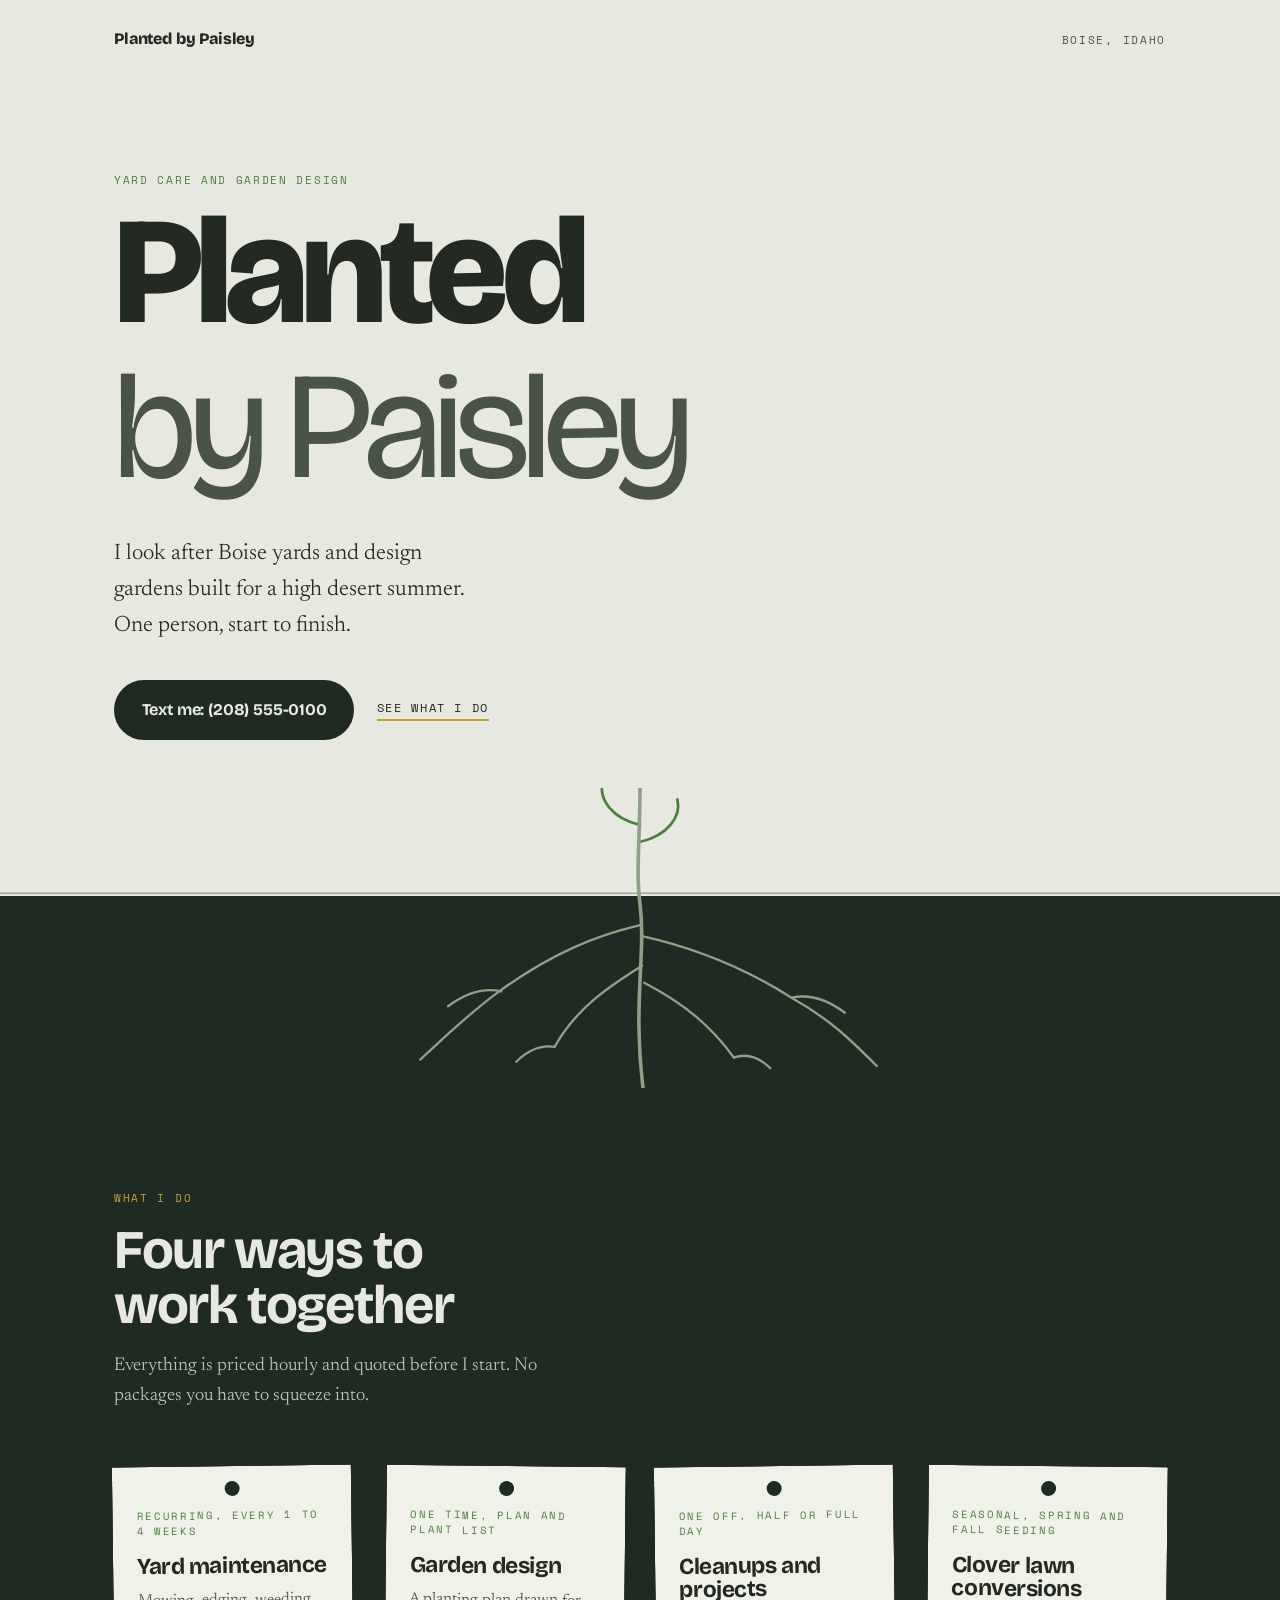
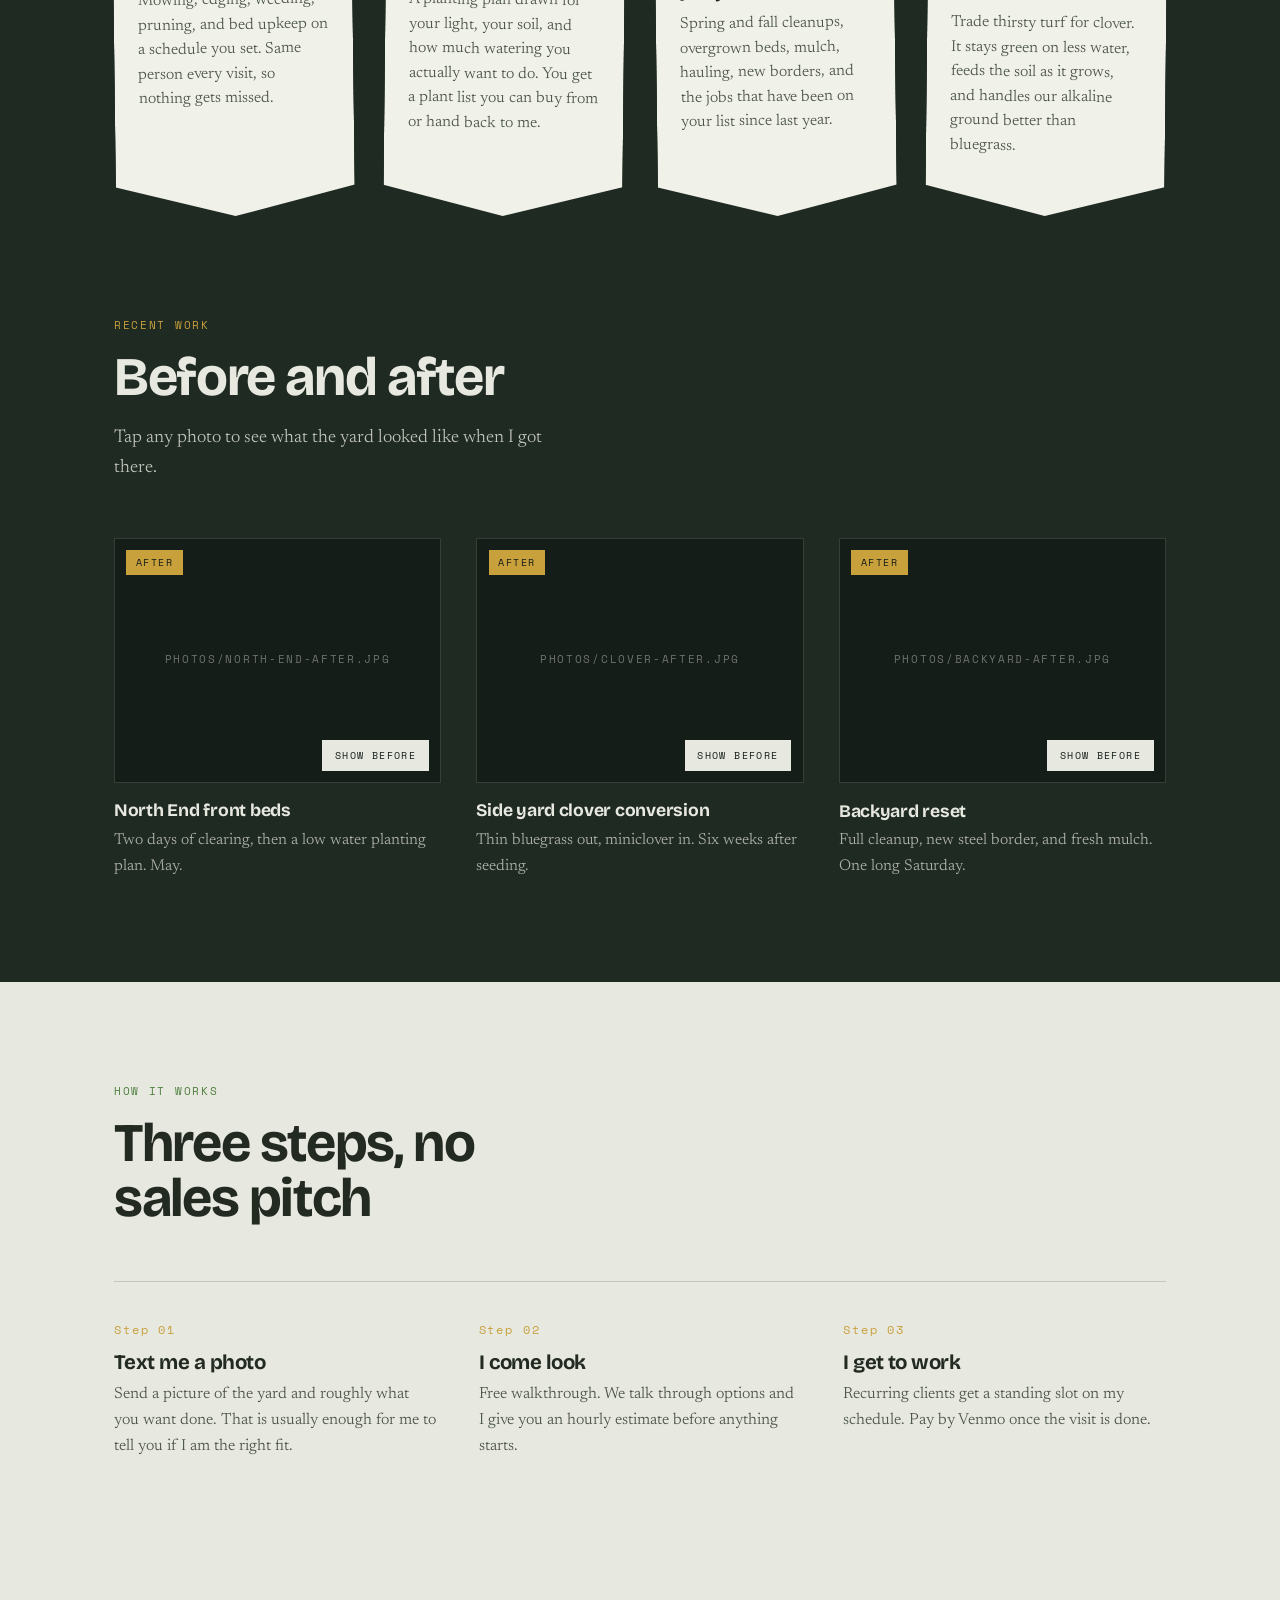
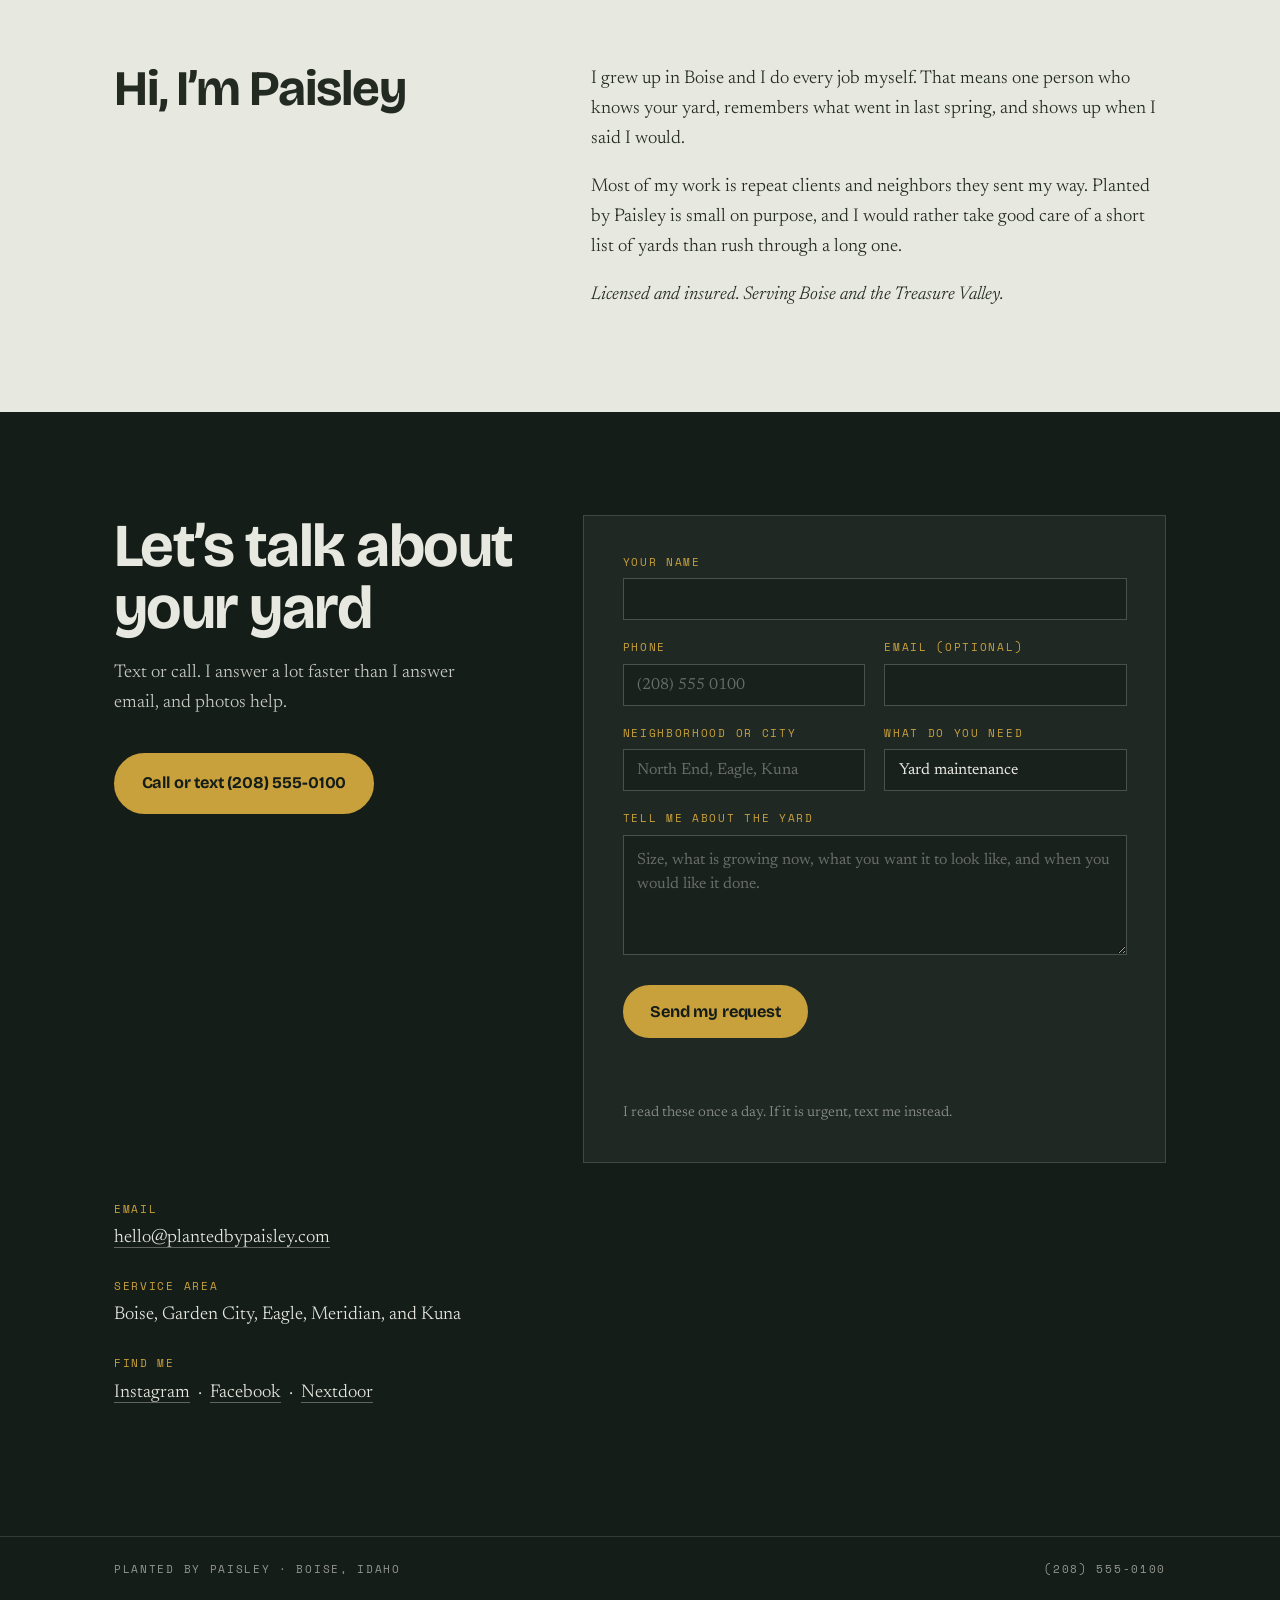
==== index.html @ b2e05909 "Add files via upload" ====
<!DOCTYPE html>
<html lang="en">
<head>
<meta charset="utf-8">
<meta name="viewport" content="width=device-width, initial-scale=1">
<title>Planted by Paisley | Yard care and garden design in Boise, Idaho</title>
<meta name="description" content="Yard maintenance, garden design, cleanups, and clover lawn conversions in Boise and the Treasure Valley. One person, start to finish.">
<link rel="preconnect" href="https://fonts.googleapis.com">
<link rel="preconnect" href="https://fonts.gstatic.com" crossorigin>
<link href="https://fonts.googleapis.com/css2?family=Bricolage+Grotesque:opsz,wght@12..96,400..800&family=Newsreader:ital,opsz,wght@0,6..72,300..500;1,6..72,300..400&family=Space+Mono:wght@400;700&display=swap" rel="stylesheet">
<style>
  /* ── tokens ─────────────────────────────────────────────── */
  :root{
    --soil:#1F2A22;
    --soil-deep:#151D18;
    --mineral:#E7E8E0;
    --tag:#F0F1E9;
    --sage:#8EA085;
    --gold:#C8A03C;
    --clover:#4F7F3F;
    --ink:#232A22;
    --ink-soft:#4A5348;

    --display:'Bricolage Grotesque', system-ui, sans-serif;
    --body:'Newsreader', Georgia, serif;
    --label:'Space Mono', ui-monospace, monospace;

    --gutter:clamp(1.25rem, 5vw, 5rem);
    --max:1180px;
  }

  *,*::before,*::after{box-sizing:border-box}
  html{-webkit-text-size-adjust:100%}
  body{
    margin:0;
    background:var(--mineral);
    color:var(--ink);
    font-family:var(--body);
    font-size:clamp(1.02rem,0.97rem + 0.28vw,1.16rem);
    line-height:1.62;
    font-weight:350;
  }
  img,svg{display:block;max-width:100%}
  a{color:inherit}

  :focus-visible{
    outline:3px solid var(--gold);
    outline-offset:3px;
  }

  .wrap{
    max-width:var(--max);
    margin-inline:auto;
    padding-inline:var(--gutter);
  }

  .label{
    font-family:var(--label);
    font-size:.66rem;
    letter-spacing:.16em;
    text-transform:uppercase;
    line-height:1.5;
  }

  h1,h2,h3{
    font-family:var(--display);
    font-weight:700;
    line-height:1.02;
    letter-spacing:-.025em;
    margin:0;
  }

  /* ── header ─────────────────────────────────────────────── */
  .top{
    display:flex;
    align-items:baseline;
    justify-content:space-between;
    gap:1rem;
    padding-block:1.6rem;
    flex-wrap:wrap;
  }
  .top .mark{
    font-family:var(--display);
    font-weight:800;
    font-size:1rem;
    letter-spacing:-.01em;
  }
  .top .where{color:var(--ink-soft)}

  /* ── hero ───────────────────────────────────────────────── */
  .hero{padding-block:clamp(2.5rem,7vw,5.5rem) 0}
  .hero .eyebrow{
    color:var(--clover);
    margin-bottom:1.6rem;
  }
  .hero h1{
    font-size:clamp(3.2rem,13.5vw,9.5rem);
    font-weight:800;
    letter-spacing:-.045em;
  }
  .hero h1 .two{
    display:block;
    font-weight:400;
    font-style:normal;
    color:var(--ink-soft);
  }
  .hero .lede{
    max-width:31ch;
    margin:1.9rem 0 0;
    font-size:clamp(1.15rem,1.02rem + 0.6vw,1.4rem);
  }
  .actions{
    display:flex;
    flex-wrap:wrap;
    gap:.9rem 1.4rem;
    align-items:center;
    margin-top:2.2rem;
  }

  .btn{
    display:inline-block;
    font-family:var(--display);
    font-weight:700;
    font-size:1.02rem;
    letter-spacing:-.01em;
    text-decoration:none;
    padding:.95rem 1.6rem;
    border-radius:999px;
    background:var(--soil);
    color:var(--mineral);
    border:2px solid var(--soil);
    transition:background .18s ease, color .18s ease, transform .18s ease;
  }
  .btn:hover{background:var(--clover);border-color:var(--clover);transform:translateY(-2px)}
  .btn.light{background:var(--gold);border-color:var(--gold);color:var(--soil-deep)}
  .btn.light:hover{background:var(--mineral);border-color:var(--mineral);color:var(--soil-deep)}

  .quiet-link{
    font-family:var(--label);
    font-size:.72rem;
    letter-spacing:.14em;
    text-transform:uppercase;
    text-decoration:none;
    border-bottom:2px solid var(--gold);
    padding-bottom:2px;
  }
  .quiet-link:hover{border-bottom-color:var(--clover)}

  /* ── the ground: signature transition ───────────────────── */
  .ground{
    position:relative;
    margin-top:clamp(1.5rem,4vw,3rem);
    height:clamp(210px,26vw,300px);
    background:linear-gradient(to bottom,var(--mineral) 0 36%,var(--soil) 36% 100%);
    overflow:hidden;
  }
  .ground svg{
    position:absolute;
    inset:0;
    width:100%;
    height:100%;
  }
  .ground .root{
    fill:none;
    stroke:var(--sage);
    stroke-linecap:round;
    stroke-width:2.2;
  }
  .ground .root.thick{stroke-width:3.4}
  .ground .leaf{fill:none;stroke:var(--clover);stroke-width:2.6;stroke-linecap:round}
  .ground .horizon{stroke:var(--soil);stroke-width:1.5;opacity:.35}

  /* ── soil sections ──────────────────────────────────────── */
  .soil{background:var(--soil);color:var(--mineral)}
  .soil h2{color:var(--mineral)}
  .soil .eyebrow{color:var(--gold)}

  .section{padding-block:clamp(3.5rem,8vw,6.5rem)}
  .section-head{max-width:44ch;margin-bottom:clamp(2.2rem,5vw,3.4rem)}
  .section-head .eyebrow{margin-bottom:1rem;display:block}
  .section-head h2{font-size:clamp(2rem,1.4rem + 2.6vw,3.4rem)}
  .section-head p{margin:1.1rem 0 0;opacity:.82}

  /* ── plant tags ─────────────────────────────────────────── */
  .tags{
    display:grid;
    gap:clamp(1.4rem,3vw,2rem);
    grid-template-columns:repeat(auto-fit,minmax(230px,1fr));
  }
  .tag{
    position:relative;
    background:var(--tag);
    color:var(--ink);
    padding:2.6rem 1.5rem 3.6rem;
    clip-path:polygon(0 0,100% 0,100% calc(100% - 30px),50% 100%,0 calc(100% - 30px));
    transition:transform .22s ease;
  }
  .tag:nth-child(odd){transform:rotate(-.7deg)}
  .tag:nth-child(even){transform:rotate(.6deg)}
  .tag:hover{transform:rotate(0deg) translateY(-6px)}
  .tag::before{
    content:"";
    position:absolute;
    top:.95rem;
    left:50%;
    transform:translateX(-50%);
    width:15px;height:15px;
    border-radius:50%;
    background:var(--soil);
  }
  .tag .cat{
    display:block;
    color:var(--clover);
    margin-bottom:.9rem;
  }
  .tag h3{
    font-size:1.42rem;
    letter-spacing:-.02em;
    margin-bottom:.7rem;
  }
  .tag p{margin:0;font-size:.99rem;line-height:1.55;color:var(--ink-soft)}

  /* ── steps: a real sequence, so it gets numbers ─────────── */
  .steps{
    display:grid;
    gap:clamp(1.6rem,4vw,2.6rem);
    grid-template-columns:repeat(auto-fit,minmax(240px,1fr));
    border-top:1px solid rgba(35,42,34,.18);
    padding-top:2.4rem;
  }
  .step .num{
    font-family:var(--label);
    font-size:.72rem;
    letter-spacing:.16em;
    color:var(--gold);
    display:block;
    margin-bottom:.85rem;
  }
  .step h3{font-size:1.28rem;margin-bottom:.5rem}
  .step p{margin:0;color:var(--ink-soft);font-size:1rem}

  /* ── about ──────────────────────────────────────────────── */
  .about{
    display:grid;
    gap:clamp(1.6rem,4vw,3.5rem);
    grid-template-columns:minmax(0,1fr);
    align-items:start;
  }
  @media(min-width:820px){
    .about{grid-template-columns:0.85fr 1.15fr}
  }
  .about h2{font-size:clamp(2rem,1.4rem + 2.4vw,3.1rem)}
  .about .body p{margin:0 0 1.1rem}
  .about .body p:last-child{margin-bottom:0}
  .about .body em{font-family:var(--body);font-style:italic}

  /* ── contact ────────────────────────────────────────────── */
  .contact{background:var(--soil-deep);color:var(--mineral)}
  .contact h2{
    color:var(--mineral);
    font-size:clamp(2.1rem,1.4rem + 3vw,3.8rem);
    max-width:16ch;
  }
  .contact .lede{margin:1.2rem 0 2.2rem;max-width:36ch;opacity:.85}
  .contact-grid{
    display:grid;
    gap:2.4rem;
    grid-template-columns:minmax(0,1fr);
  }
  @media(min-width:820px){
    .contact-grid{grid-template-columns:.85fr 1.15fr;align-items:start}
  }
  .detail{margin-bottom:1.6rem}
  .detail .k{
    display:block;
    color:var(--gold);
    margin-bottom:.35rem;
  }
  .detail a{text-decoration:none;border-bottom:1px solid rgba(231,232,224,.35)}
  .detail a:hover{border-bottom-color:var(--gold)}

  footer{
    background:var(--soil-deep);
    color:rgba(231,232,224,.6);
    border-top:1px solid rgba(231,232,224,.14);
  }
  footer .wrap{
    display:flex;
    flex-wrap:wrap;
    gap:.6rem 1.6rem;
    justify-content:space-between;
    padding-block:1.6rem;
  }
  footer a{text-decoration:none}
  footer a:hover{color:var(--gold)}

  /* ── gallery: before and after ──────────────────────────── */
  .shots{
    display:grid;
    gap:clamp(1.4rem,3vw,2.2rem);
    grid-template-columns:repeat(auto-fit,minmax(270px,1fr));
  }
  .shot{margin:0}
  .shot .frame{
    position:relative;
    aspect-ratio:4/3;
    overflow:hidden;
    background:var(--soil-deep);
    border:1px solid rgba(231,232,224,.16);
  }
  .shot .hint{
    position:absolute;
    inset:0;
    display:flex;
    align-items:center;
    justify-content:center;
    text-align:center;
    padding:1rem;
    color:rgba(231,232,224,.42);
  }
  .shot .frame img{
    position:absolute;
    inset:0;
    width:100%;
    height:100%;
    object-fit:cover;
    transition:opacity .4s ease;
  }
  .shot .frame img.missing{display:none}
  .shot .pic-before{opacity:0}
  .shot.is-before .pic-before{opacity:1}
  .shot.is-before .pic-after{opacity:0}

  .shot .stamp{
    position:absolute;
    top:.7rem;
    left:.7rem;
    z-index:2;
    background:var(--gold);
    color:var(--soil-deep);
    padding:.3rem .6rem;
    font-family:var(--label);
    font-size:.6rem;
    letter-spacing:.16em;
    text-transform:uppercase;
  }
  .shot.is-before .stamp{background:var(--mineral)}
  .shot .flip{
    position:absolute;
    bottom:.7rem;
    right:.7rem;
    z-index:2;
    cursor:pointer;
    font-family:var(--label);
    font-size:.62rem;
    letter-spacing:.14em;
    text-transform:uppercase;
    color:var(--soil-deep);
    background:var(--mineral);
    border:none;
    padding:.5rem .8rem;
    transition:background .18s ease,color .18s ease;
  }
  .shot .flip:hover{background:var(--clover);color:var(--mineral)}
  .shot figcaption{
    margin-top:.9rem;
    font-size:.98rem;
    color:rgba(231,232,224,.72);
  }
  .shot figcaption strong{
    display:block;
    font-family:var(--display);
    font-weight:700;
    font-size:1.1rem;
    color:var(--mineral);
    letter-spacing:-.015em;
    margin-bottom:.15rem;
  }

  /* ── quote form ─────────────────────────────────────────── */
  .form{
    background:rgba(231,232,224,.05);
    border:1px solid rgba(231,232,224,.16);
    padding:clamp(1.5rem,4vw,2.4rem);
  }
  .field{margin-bottom:1.2rem}
  .field label{
    display:block;
    font-family:var(--label);
    font-size:.66rem;
    letter-spacing:.16em;
    text-transform:uppercase;
    color:var(--gold);
    margin-bottom:.45rem;
  }
  .field input,
  .field select,
  .field textarea{
    width:100%;
    font-family:var(--body);
    font-size:1rem;
    color:var(--mineral);
    background:rgba(21,29,24,.6);
    border:1px solid rgba(231,232,224,.24);
    border-radius:0;
    padding:.75rem .85rem;
    transition:border-color .18s ease;
  }
  .field textarea{min-height:120px;resize:vertical;line-height:1.5}
  .field select{appearance:none;cursor:pointer}
  .field select option{background:var(--soil-deep);color:var(--mineral)}
  .field input:focus,
  .field select:focus,
  .field textarea:focus{border-color:var(--gold)}
  .field input::placeholder,
  .field textarea::placeholder{color:rgba(231,232,224,.38)}
  .row{display:grid;gap:1.2rem;grid-template-columns:minmax(0,1fr)}
  @media(min-width:560px){.row{grid-template-columns:1fr 1fr}}
  .row .field{margin-bottom:1.2rem}
  .pot{position:absolute;left:-9999px}
  .form button[type=submit]{cursor:pointer;font-family:var(--display)}
  .form button[type=submit][disabled]{opacity:.6;cursor:progress}
  .status{
    margin:1rem 0 0;
    font-size:.98rem;
    min-height:1.5rem;
  }
  .status.ok{color:var(--gold)}
  .status.bad{color:#E8A0A0}
  .form .fine{
    margin:1.4rem 0 0;
    font-size:.9rem;
    color:rgba(231,232,224,.55);
  }

  @media(prefers-reduced-motion:reduce){
    *{animation:none !important;transition:none !important}
  }
</style>
</head>
<body>

<header class="wrap top">
  <span class="mark">Planted by Paisley</span>
  <span class="label where">Boise, Idaho</span>
</header>

<!-- ── hero ─────────────────────────────────────────────── -->
<section class="hero wrap">
  <span class="label eyebrow">Yard care and garden design</span>
  <h1>Planted<span class="two">by Paisley</span></h1>
  <p class="lede">I look after Boise yards and design gardens built for a high desert summer. One person, start to finish.</p>
  <div class="actions">
    <!-- SWAP IN YOUR REAL NUMBER: change both the tel: link and the text -->
    <a class="btn" href="tel:+12085550100">Text me: (208) 555-0100</a>
    <a class="quiet-link" href="#work">See what I do</a>
  </div>
</section>

<!-- ── signature: the ground line ───────────────────────── -->
<div class="ground" aria-hidden="true">
  <svg viewBox="0 0 1200 300" preserveAspectRatio="xMidYMid slice">
    <line class="horizon" x1="0" y1="108" x2="1200" y2="108"></line>
    <path class="leaf" d="M600 44 C574 38 561 20 565 4"></path>
    <path class="leaf" d="M600 60 C626 54 639 36 635 20"></path>
    <path class="root thick" d="M600 8 C600 60 596 88 600 118 C606 168 592 212 604 300"></path>
    <path class="root" d="M600 138 C558 148 518 164 468 200 C438 222 418 242 394 264"></path>
    <path class="root" d="M602 176 C570 196 540 216 520 252"></path>
    <path class="root" d="M601 148 C646 158 692 174 742 206 C778 226 798 246 822 270"></path>
    <path class="root" d="M604 192 C642 212 666 232 688 262"></path>
    <path class="root" d="M470 200 C452 196 436 202 420 214"></path>
    <path class="root" d="M742 206 C760 202 776 208 792 220"></path>
    <path class="root" d="M520 252 C506 250 494 256 484 266"></path>
    <path class="root" d="M688 262 C700 258 712 262 722 272"></path>
  </svg>
</div>

<!-- ── services as nursery tags ─────────────────────────── -->
<section class="soil" id="work">
  <div class="wrap section">
    <div class="section-head">
      <span class="label eyebrow">What I do</span>
      <h2>Four ways to work together</h2>
      <p>Everything is priced hourly and quoted before I start. No packages you have to squeeze into.</p>
    </div>

    <div class="tags">
      <article class="tag">
        <span class="label cat">Recurring, every 1 to 4 weeks</span>
        <h3>Yard maintenance</h3>
        <p>Mowing, edging, weeding, pruning, and bed upkeep on a schedule you set. Same person every visit, so nothing gets missed.</p>
      </article>

      <article class="tag">
        <span class="label cat">One time, plan and plant list</span>
        <h3>Garden design</h3>
        <p>A planting plan drawn for your light, your soil, and how much watering you actually want to do. You get a plant list you can buy from or hand back to me.</p>
      </article>

      <article class="tag">
        <span class="label cat">One off, half or full day</span>
        <h3>Cleanups and projects</h3>
        <p>Spring and fall cleanups, overgrown beds, mulch, hauling, new borders, and the jobs that have been on your list since last year.</p>
      </article>

      <article class="tag">
        <span class="label cat">Seasonal, spring and fall seeding</span>
        <h3>Clover lawn conversions</h3>
        <p>Trade thirsty turf for clover. It stays green on less water, feeds the soil as it grows, and handles our alkaline ground better than bluegrass.</p>
      </article>
    </div>
  </div>

  <!-- ── gallery ────────────────────────────────────────── -->
  <div class="wrap section" id="work-photos" style="padding-top:0">
    <div class="section-head">
      <span class="label eyebrow">Recent work</span>
      <h2>Before and after</h2>
      <p>Tap any photo to see what the yard looked like when I got there.</p>
    </div>

    <div class="shots">
      <figure class="shot">
        <div class="frame">
          <span class="hint label">photos/north-end-after.jpg</span>
          <img class="pic-after" src="photos/north-end-after.jpg" alt="Finished front bed with layered perennials">
          <img class="pic-before" src="photos/north-end-before.jpg" alt="The same front bed overgrown before work started">
          <span class="stamp">After</span>
          <button class="flip" type="button">Show before</button>
        </div>
        <figcaption>
          <strong>North End front beds</strong>
          Two days of clearing, then a low water planting plan. May.
        </figcaption>
      </figure>

      <figure class="shot">
        <div class="frame">
          <span class="hint label">photos/clover-after.jpg</span>
          <img class="pic-after" src="photos/clover-after.jpg" alt="Established clover lawn in a side yard">
          <img class="pic-before" src="photos/clover-before.jpg" alt="Patchy dry turf in the same side yard">
          <span class="stamp">After</span>
          <button class="flip" type="button">Show before</button>
        </div>
        <figcaption>
          <strong>Side yard clover conversion</strong>
          Thin bluegrass out, miniclover in. Six weeks after seeding.
        </figcaption>
      </figure>

      <figure class="shot">
        <div class="frame">
          <span class="hint label">photos/backyard-after.jpg</span>
          <img class="pic-after" src="photos/backyard-after.jpg" alt="Cleaned up backyard with fresh mulch and a new border">
          <img class="pic-before" src="photos/backyard-before.jpg" alt="Overgrown backyard before the cleanup">
          <span class="stamp">After</span>
          <button class="flip" type="button">Show before</button>
        </div>
        <figcaption>
          <strong>Backyard reset</strong>
          Full cleanup, new steel border, and fresh mulch. One long Saturday.
        </figcaption>
      </figure>
    </div>
  </div>
</section>

<!-- ── how it works ─────────────────────────────────────── -->
<section class="wrap section">
  <div class="section-head">
    <span class="label eyebrow" style="color:var(--clover)">How it works</span>
    <h2>Three steps, no sales pitch</h2>
  </div>
  <div class="steps">
    <div class="step">
      <span class="num">Step 01</span>
      <h3>Text me a photo</h3>
      <p>Send a picture of the yard and roughly what you want done. That is usually enough for me to tell you if I am the right fit.</p>
    </div>
    <div class="step">
      <span class="num">Step 02</span>
      <h3>I come look</h3>
      <p>Free walkthrough. We talk through options and I give you an hourly estimate before anything starts.</p>
    </div>
    <div class="step">
      <span class="num">Step 03</span>
      <h3>I get to work</h3>
      <p>Recurring clients get a standing slot on my schedule. Pay by Venmo once the visit is done.</p>
    </div>
  </div>
</section>

<!-- ── about ────────────────────────────────────────────── -->
<section class="wrap section about">
  <h2>Hi, I&rsquo;m Paisley</h2>
  <div class="body">
    <p>I grew up in Boise and I do every job myself. That means one person who knows your yard, remembers what went in last spring, and shows up when I said I would.</p>
    <p>Most of my work is repeat clients and neighbors they sent my way. Planted by Paisley is small on purpose, and I would rather take good care of a short list of yards than rush through a long one.</p>
    <p><em>Licensed and insured. Serving Boise and the Treasure Valley.</em></p>
  </div>
</section>

<!-- ── contact ──────────────────────────────────────────── -->
<section class="contact" id="contact">
  <div class="wrap section contact-grid">
    <div>
      <h2>Let&rsquo;s talk about your yard</h2>
      <p class="lede">Text or call. I answer a lot faster than I answer email, and photos help.</p>
      <a class="btn light" href="tel:+12085550100">Call or text (208) 555-0100</a>
    </div>
    <form class="form" id="quote" novalidate>
      <div class="field">
        <label for="q-name">Your name</label>
        <input id="q-name" name="name" type="text" autocomplete="name" required>
      </div>
      <div class="row">
        <div class="field">
          <label for="q-phone">Phone</label>
          <input id="q-phone" name="phone" type="tel" autocomplete="tel" placeholder="(208) 555 0100" required>
        </div>
        <div class="field">
          <label for="q-email">Email (optional)</label>
          <input id="q-email" name="email" type="email" autocomplete="email">
        </div>
      </div>
      <div class="row">
        <div class="field">
          <label for="q-area">Neighborhood or city</label>
          <input id="q-area" name="area" type="text" placeholder="North End, Eagle, Kuna">
        </div>
        <div class="field">
          <label for="q-service">What do you need</label>
          <select id="q-service" name="service">
            <option>Yard maintenance</option>
            <option>Garden design</option>
            <option>Cleanup or project</option>
            <option>Clover lawn conversion</option>
            <option>Not sure yet</option>
          </select>
        </div>
      </div>
      <div class="field">
        <label for="q-details">Tell me about the yard</label>
        <textarea id="q-details" name="details" placeholder="Size, what is growing now, what you want it to look like, and when you would like it done."></textarea>
      </div>
      <input class="pot" type="text" name="_gotcha" tabindex="-1" autocomplete="off" aria-hidden="true">
      <button class="btn light" type="submit">Send my request</button>
      <p class="status" role="status" aria-live="polite"></p>
      <p class="fine">I read these once a day. If it is urgent, text me instead.</p>
    </form>

    <div style="grid-column:1/-1">
      <div class="detail">
        <span class="label k">Email</span>
        <a href="mailto:hello@plantedbypaisley.com">hello@plantedbypaisley.com</a>
      </div>
      <div class="detail">
        <span class="label k">Service area</span>
        Boise, Garden City, Eagle, Meridian, and Kuna
      </div>
      <div class="detail">
        <span class="label k">Find me</span>
        <a href="#">Instagram</a> &nbsp;&middot;&nbsp;
        <a href="#">Facebook</a> &nbsp;&middot;&nbsp;
        <a href="#">Nextdoor</a>
      </div>
    </div>
  </div>
</section>

<footer>
  <div class="wrap">
    <span class="label">Planted by Paisley &middot; Boise, Idaho</span>
    <span class="label"><a href="tel:+12085550100">(208) 555-0100</a></span>
  </div>
</footer>

<script>
  // Draw the root system on load. Skipped entirely for reduced motion.
  (function () {
    var reduce = window.matchMedia('(prefers-reduced-motion: reduce)').matches;
    if (reduce) return;
    var paths = document.querySelectorAll('.ground .root, .ground .leaf');
    paths.forEach(function (p, i) {
      var len = p.getTotalLength();
      p.style.strokeDasharray = len;
      p.style.strokeDashoffset = len;
      p.style.transition = 'stroke-dashoffset 1.1s cubic-bezier(.32,.72,.36,1) ' + (0.18 + i * 0.11) + 's';
    });
    requestAnimationFrame(function () {
      requestAnimationFrame(function () {
        paths.forEach(function (p) { p.style.strokeDashoffset = '0'; });
      });
    });
  })();

  // Gallery: hide any photo that has not been added yet, and flip before/after.
  (function () {
    document.querySelectorAll('.shot .frame img').forEach(function (img) {
      img.addEventListener('error', function () { img.classList.add('missing'); });
      if (img.complete && img.naturalWidth === 0) img.classList.add('missing');
    });

    document.querySelectorAll('.shot .flip').forEach(function (btn) {
      btn.addEventListener('click', function () {
        var shot = btn.closest('.shot');
        var before = shot.classList.toggle('is-before');
        btn.textContent = before ? 'Show after' : 'Show before';
        shot.querySelector('.stamp').textContent = before ? 'Before' : 'After';
      });
    });
  })();

  // Quote form.
  // TO GO LIVE: make a free form at formspree.io pointed at hello@plantedbypaisley.com
  // and paste the endpoint below. Until then, the form opens a prefilled email instead.
  (function () {
    var ENDPOINT = 'https://formspree.io/f/YOUR_FORM_ID';
    var INBOX = 'hello@plantedbypaisley.com';

    var form = document.getElementById('quote');
    if (!form) return;
    var status = form.querySelector('.status');
    var submit = form.querySelector('button[type=submit]');

    function say(msg, kind) {
      status.textContent = msg;
      status.className = 'status ' + (kind || '');
    }

    form.addEventListener('submit', function (e) {
      e.preventDefault();
      if (form.querySelector('[name=_gotcha]').value) return;

      var data = {};
      new FormData(form).forEach(function (v, k) { data[k] = v; });

      if (!data.name.trim() || !data.phone.trim()) {
        say('I need a name and a phone number so I can get back to you.', 'bad');
        return;
      }

      if (ENDPOINT.indexOf('YOUR_FORM_ID') !== -1) {
        var body = 'Name: ' + data.name + '\nPhone: ' + data.phone +
          '\nEmail: ' + (data.email || 'not given') +
          '\nArea: ' + (data.area || 'not given') +
          '\nService: ' + data.service +
          '\n\n' + (data.details || '');
        window.location.href = 'mailto:' + INBOX +
          '?subject=' + encodeURIComponent('Quote request from ' + data.name) +
          '&body=' + encodeURIComponent(body);
        say('Opening your email app to send this.', 'ok');
        return;
      }

      submit.disabled = true;
      say('Sending.');

      fetch(ENDPOINT, {
        method: 'POST',
        headers: { 'Accept': 'application/json', 'Content-Type': 'application/json' },
        body: JSON.stringify(data)
      }).then(function (res) {
        if (!res.ok) throw new Error('bad response');
        form.reset();
        say('Got it. I will text you back within a day.', 'ok');
      }).catch(function () {
        say('That did not go through. Text me at (208) 555-0100 instead.', 'bad');
      }).then(function () {
        submit.disabled = false;
      });
    });
  })();
</script>

</body>
</html>
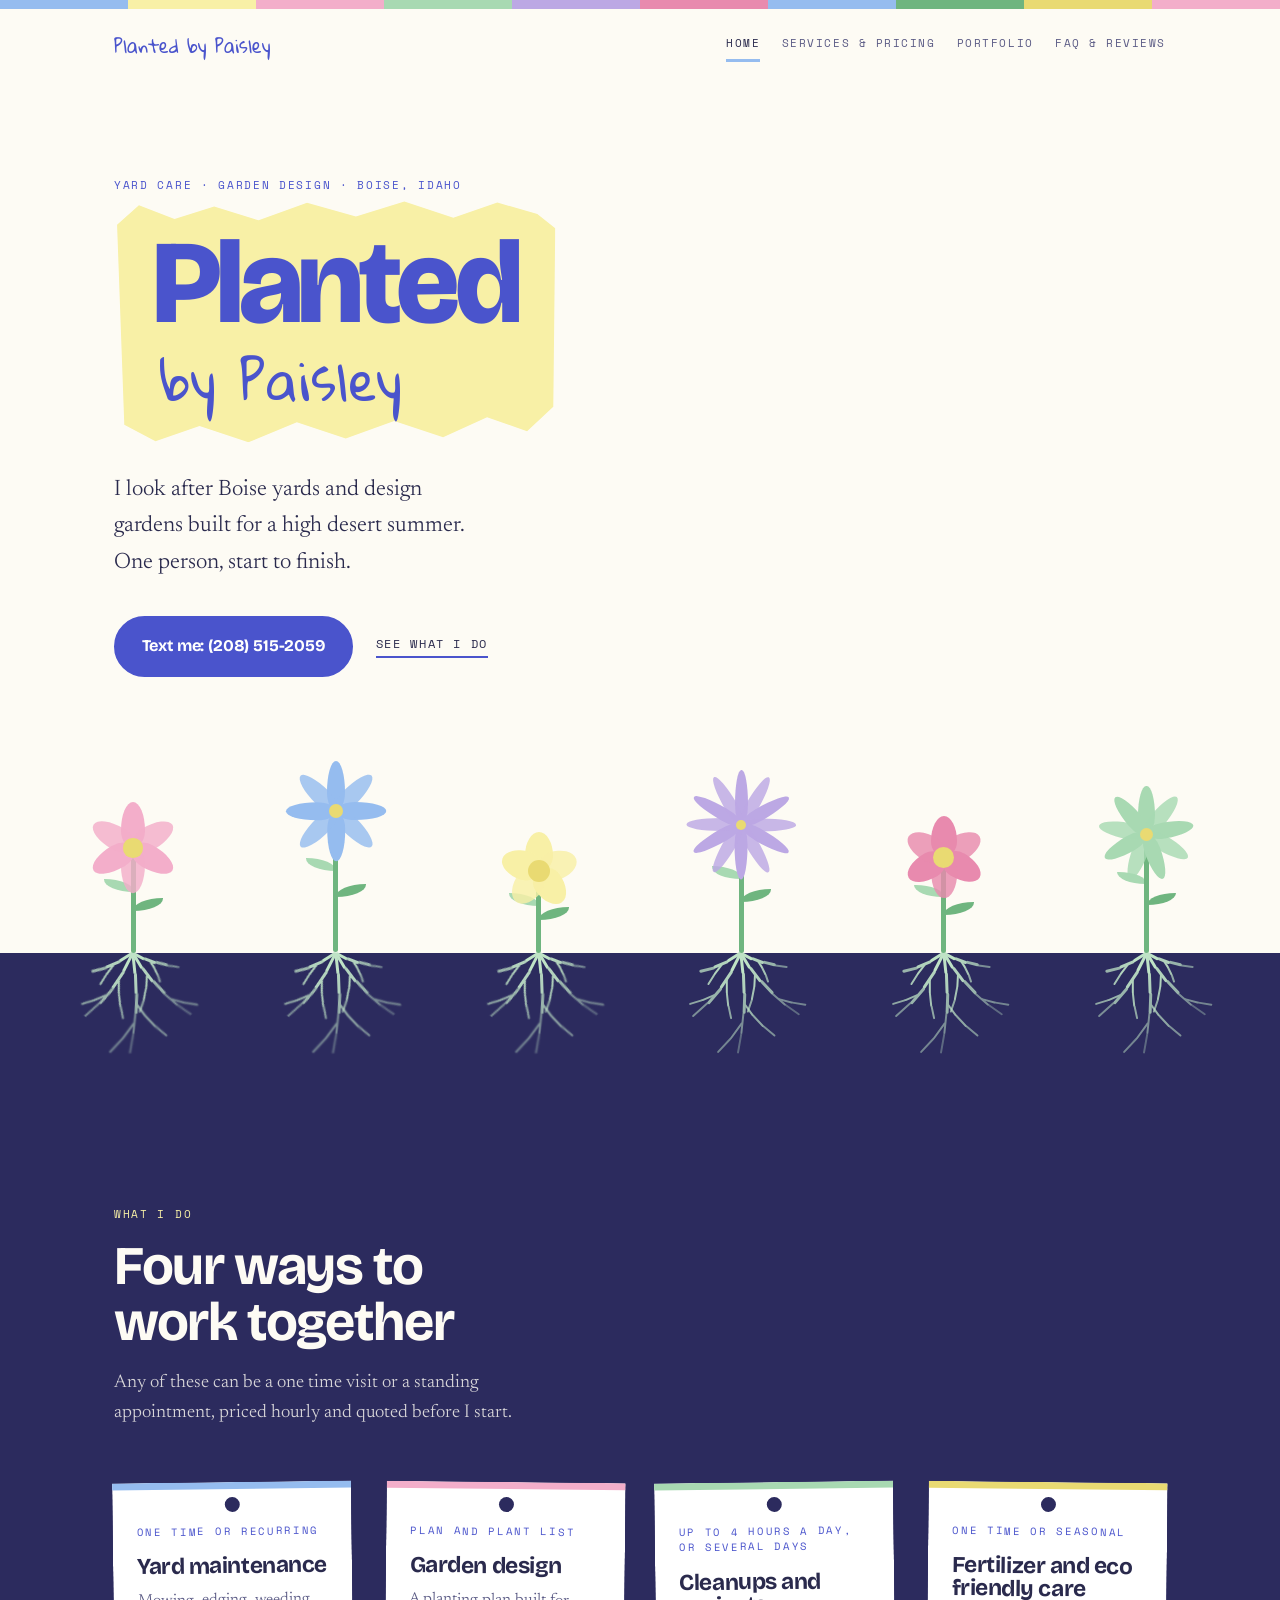
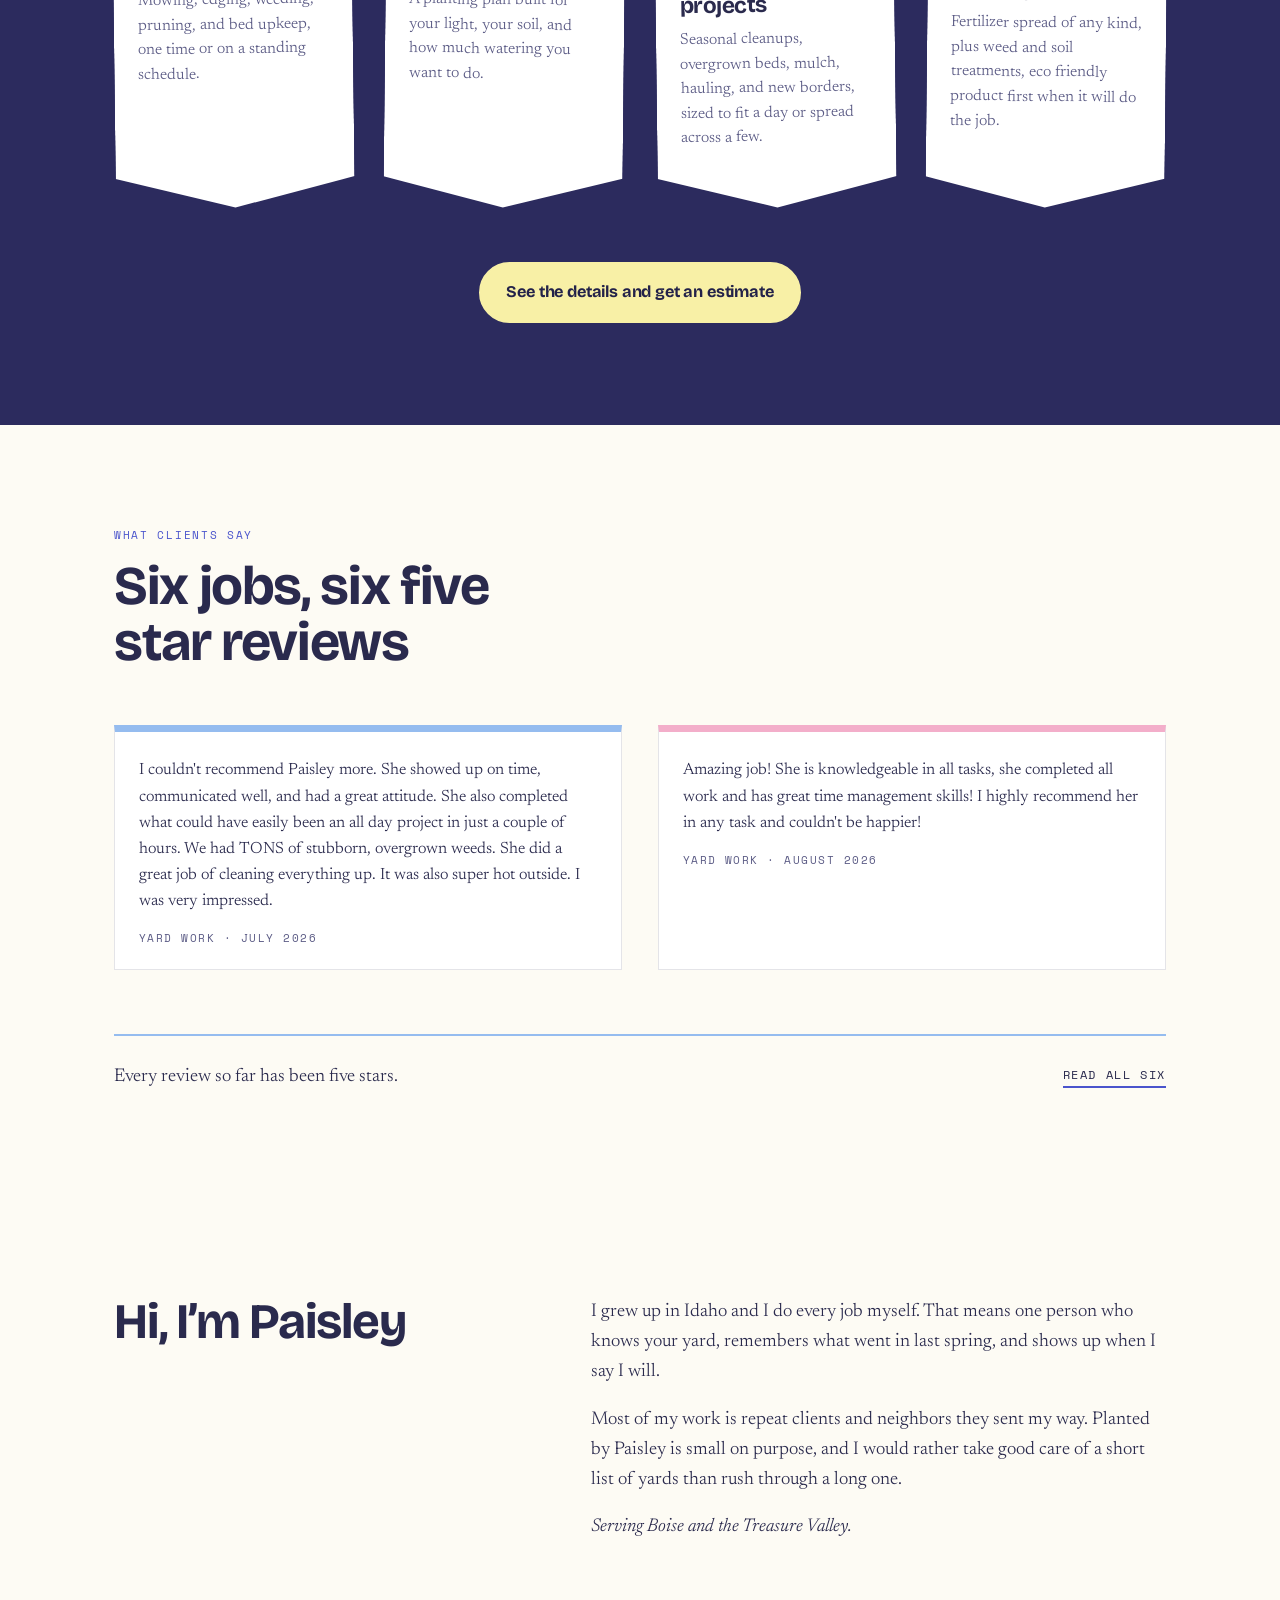
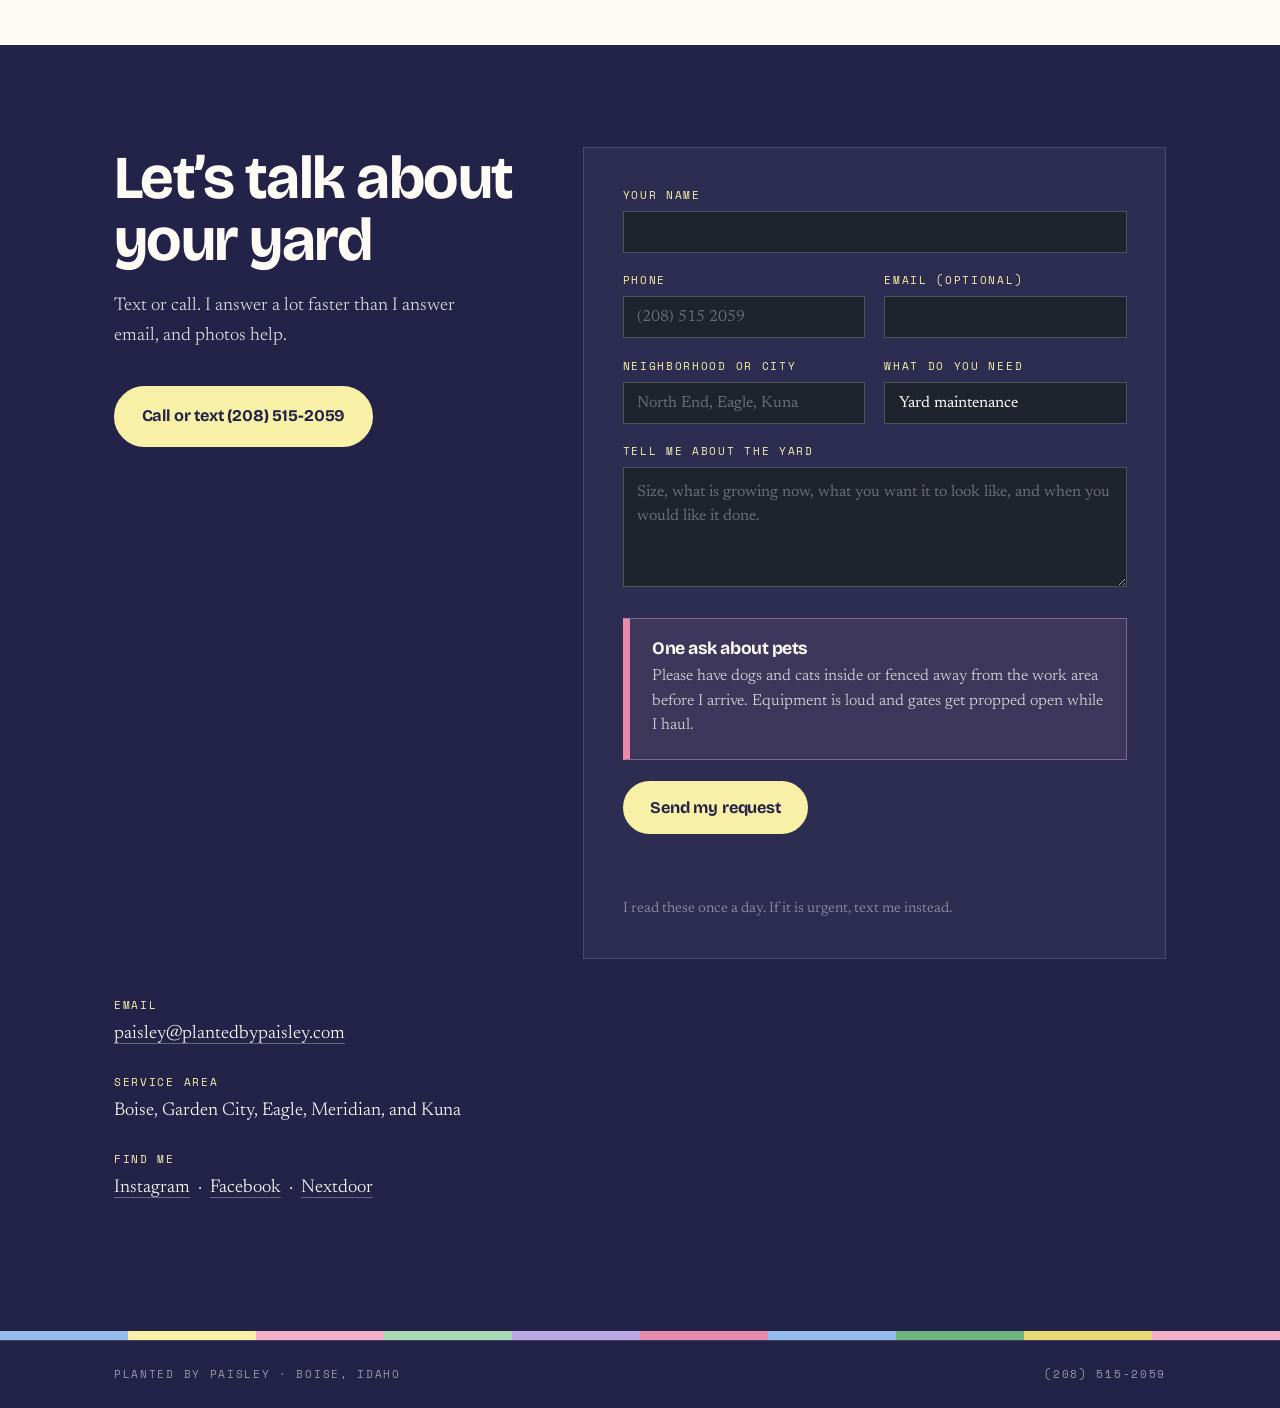
==== commit 07143ceb: "Added all 6 files" ====
--- a/index.html
+++ b/index.html
@@ -4,589 +4,101 @@
 <meta charset="utf-8">
 <meta name="viewport" content="width=device-width, initial-scale=1">
 <title>Planted by Paisley | Yard care and garden design in Boise, Idaho</title>
-<meta name="description" content="Yard maintenance, garden design, cleanups, and clover lawn conversions in Boise and the Treasure Valley. One person, start to finish.">
+<meta name="description" content="Yard maintenance, garden design, cleanups, and eco friendly fertilizer care in Boise and the Treasure Valley. One person, start to finish.">
 <link rel="preconnect" href="https://fonts.googleapis.com">
 <link rel="preconnect" href="https://fonts.gstatic.com" crossorigin>
-<link href="https://fonts.googleapis.com/css2?family=Bricolage+Grotesque:opsz,wght@12..96,400..800&family=Newsreader:ital,opsz,wght@0,6..72,300..500;1,6..72,300..400&family=Space+Mono:wght@400;700&display=swap" rel="stylesheet">
-<style>
-  /* ── tokens ─────────────────────────────────────────────── */
-  :root{
-    --soil:#1F2A22;
-    --soil-deep:#151D18;
-    --mineral:#E7E8E0;
-    --tag:#F0F1E9;
-    --sage:#8EA085;
-    --gold:#C8A03C;
-    --clover:#4F7F3F;
-    --ink:#232A22;
-    --ink-soft:#4A5348;
-
-    --display:'Bricolage Grotesque', system-ui, sans-serif;
-    --body:'Newsreader', Georgia, serif;
-    --label:'Space Mono', ui-monospace, monospace;
-
-    --gutter:clamp(1.25rem, 5vw, 5rem);
-    --max:1180px;
-  }
-
-  *,*::before,*::after{box-sizing:border-box}
-  html{-webkit-text-size-adjust:100%}
-  body{
-    margin:0;
-    background:var(--mineral);
-    color:var(--ink);
-    font-family:var(--body);
-    font-size:clamp(1.02rem,0.97rem + 0.28vw,1.16rem);
-    line-height:1.62;
-    font-weight:350;
-  }
-  img,svg{display:block;max-width:100%}
-  a{color:inherit}
-
-  :focus-visible{
-    outline:3px solid var(--gold);
-    outline-offset:3px;
-  }
-
-  .wrap{
-    max-width:var(--max);
-    margin-inline:auto;
-    padding-inline:var(--gutter);
-  }
-
-  .label{
-    font-family:var(--label);
-    font-size:.66rem;
-    letter-spacing:.16em;
-    text-transform:uppercase;
-    line-height:1.5;
-  }
-
-  h1,h2,h3{
-    font-family:var(--display);
-    font-weight:700;
-    line-height:1.02;
-    letter-spacing:-.025em;
-    margin:0;
-  }
-
-  /* ── header ─────────────────────────────────────────────── */
-  .top{
-    display:flex;
-    align-items:baseline;
-    justify-content:space-between;
-    gap:1rem;
-    padding-block:1.6rem;
-    flex-wrap:wrap;
-  }
-  .top .mark{
-    font-family:var(--display);
-    font-weight:800;
-    font-size:1rem;
-    letter-spacing:-.01em;
-  }
-  .top .where{color:var(--ink-soft)}
-
-  /* ── hero ───────────────────────────────────────────────── */
-  .hero{padding-block:clamp(2.5rem,7vw,5.5rem) 0}
-  .hero .eyebrow{
-    color:var(--clover);
-    margin-bottom:1.6rem;
-  }
-  .hero h1{
-    font-size:clamp(3.2rem,13.5vw,9.5rem);
-    font-weight:800;
-    letter-spacing:-.045em;
-  }
-  .hero h1 .two{
-    display:block;
-    font-weight:400;
-    font-style:normal;
-    color:var(--ink-soft);
-  }
-  .hero .lede{
-    max-width:31ch;
-    margin:1.9rem 0 0;
-    font-size:clamp(1.15rem,1.02rem + 0.6vw,1.4rem);
-  }
-  .actions{
-    display:flex;
-    flex-wrap:wrap;
-    gap:.9rem 1.4rem;
-    align-items:center;
-    margin-top:2.2rem;
-  }
-
-  .btn{
-    display:inline-block;
-    font-family:var(--display);
-    font-weight:700;
-    font-size:1.02rem;
-    letter-spacing:-.01em;
-    text-decoration:none;
-    padding:.95rem 1.6rem;
-    border-radius:999px;
-    background:var(--soil);
-    color:var(--mineral);
-    border:2px solid var(--soil);
-    transition:background .18s ease, color .18s ease, transform .18s ease;
-  }
-  .btn:hover{background:var(--clover);border-color:var(--clover);transform:translateY(-2px)}
-  .btn.light{background:var(--gold);border-color:var(--gold);color:var(--soil-deep)}
-  .btn.light:hover{background:var(--mineral);border-color:var(--mineral);color:var(--soil-deep)}
-
-  .quiet-link{
-    font-family:var(--label);
-    font-size:.72rem;
-    letter-spacing:.14em;
-    text-transform:uppercase;
-    text-decoration:none;
-    border-bottom:2px solid var(--gold);
-    padding-bottom:2px;
-  }
-  .quiet-link:hover{border-bottom-color:var(--clover)}
-
-  /* ── the ground: signature transition ───────────────────── */
-  .ground{
-    position:relative;
-    margin-top:clamp(1.5rem,4vw,3rem);
-    height:clamp(210px,26vw,300px);
-    background:linear-gradient(to bottom,var(--mineral) 0 36%,var(--soil) 36% 100%);
-    overflow:hidden;
-  }
-  .ground svg{
-    position:absolute;
-    inset:0;
-    width:100%;
-    height:100%;
-  }
-  .ground .root{
-    fill:none;
-    stroke:var(--sage);
-    stroke-linecap:round;
-    stroke-width:2.2;
-  }
-  .ground .root.thick{stroke-width:3.4}
-  .ground .leaf{fill:none;stroke:var(--clover);stroke-width:2.6;stroke-linecap:round}
-  .ground .horizon{stroke:var(--soil);stroke-width:1.5;opacity:.35}
-
-  /* ── soil sections ──────────────────────────────────────── */
-  .soil{background:var(--soil);color:var(--mineral)}
-  .soil h2{color:var(--mineral)}
-  .soil .eyebrow{color:var(--gold)}
-
-  .section{padding-block:clamp(3.5rem,8vw,6.5rem)}
-  .section-head{max-width:44ch;margin-bottom:clamp(2.2rem,5vw,3.4rem)}
-  .section-head .eyebrow{margin-bottom:1rem;display:block}
-  .section-head h2{font-size:clamp(2rem,1.4rem + 2.6vw,3.4rem)}
-  .section-head p{margin:1.1rem 0 0;opacity:.82}
-
-  /* ── plant tags ─────────────────────────────────────────── */
-  .tags{
-    display:grid;
-    gap:clamp(1.4rem,3vw,2rem);
-    grid-template-columns:repeat(auto-fit,minmax(230px,1fr));
-  }
-  .tag{
-    position:relative;
-    background:var(--tag);
-    color:var(--ink);
-    padding:2.6rem 1.5rem 3.6rem;
-    clip-path:polygon(0 0,100% 0,100% calc(100% - 30px),50% 100%,0 calc(100% - 30px));
-    transition:transform .22s ease;
-  }
-  .tag:nth-child(odd){transform:rotate(-.7deg)}
-  .tag:nth-child(even){transform:rotate(.6deg)}
-  .tag:hover{transform:rotate(0deg) translateY(-6px)}
-  .tag::before{
-    content:"";
-    position:absolute;
-    top:.95rem;
-    left:50%;
-    transform:translateX(-50%);
-    width:15px;height:15px;
-    border-radius:50%;
-    background:var(--soil);
-  }
-  .tag .cat{
-    display:block;
-    color:var(--clover);
-    margin-bottom:.9rem;
-  }
-  .tag h3{
-    font-size:1.42rem;
-    letter-spacing:-.02em;
-    margin-bottom:.7rem;
-  }
-  .tag p{margin:0;font-size:.99rem;line-height:1.55;color:var(--ink-soft)}
-
-  /* ── steps: a real sequence, so it gets numbers ─────────── */
-  .steps{
-    display:grid;
-    gap:clamp(1.6rem,4vw,2.6rem);
-    grid-template-columns:repeat(auto-fit,minmax(240px,1fr));
-    border-top:1px solid rgba(35,42,34,.18);
-    padding-top:2.4rem;
-  }
-  .step .num{
-    font-family:var(--label);
-    font-size:.72rem;
-    letter-spacing:.16em;
-    color:var(--gold);
-    display:block;
-    margin-bottom:.85rem;
-  }
-  .step h3{font-size:1.28rem;margin-bottom:.5rem}
-  .step p{margin:0;color:var(--ink-soft);font-size:1rem}
-
-  /* ── about ──────────────────────────────────────────────── */
-  .about{
-    display:grid;
-    gap:clamp(1.6rem,4vw,3.5rem);
-    grid-template-columns:minmax(0,1fr);
-    align-items:start;
-  }
-  @media(min-width:820px){
-    .about{grid-template-columns:0.85fr 1.15fr}
-  }
-  .about h2{font-size:clamp(2rem,1.4rem + 2.4vw,3.1rem)}
-  .about .body p{margin:0 0 1.1rem}
-  .about .body p:last-child{margin-bottom:0}
-  .about .body em{font-family:var(--body);font-style:italic}
-
-  /* ── contact ────────────────────────────────────────────── */
-  .contact{background:var(--soil-deep);color:var(--mineral)}
-  .contact h2{
-    color:var(--mineral);
-    font-size:clamp(2.1rem,1.4rem + 3vw,3.8rem);
-    max-width:16ch;
-  }
-  .contact .lede{margin:1.2rem 0 2.2rem;max-width:36ch;opacity:.85}
-  .contact-grid{
-    display:grid;
-    gap:2.4rem;
-    grid-template-columns:minmax(0,1fr);
-  }
-  @media(min-width:820px){
-    .contact-grid{grid-template-columns:.85fr 1.15fr;align-items:start}
-  }
-  .detail{margin-bottom:1.6rem}
-  .detail .k{
-    display:block;
-    color:var(--gold);
-    margin-bottom:.35rem;
-  }
-  .detail a{text-decoration:none;border-bottom:1px solid rgba(231,232,224,.35)}
-  .detail a:hover{border-bottom-color:var(--gold)}
-
-  footer{
-    background:var(--soil-deep);
-    color:rgba(231,232,224,.6);
-    border-top:1px solid rgba(231,232,224,.14);
-  }
-  footer .wrap{
-    display:flex;
-    flex-wrap:wrap;
-    gap:.6rem 1.6rem;
-    justify-content:space-between;
-    padding-block:1.6rem;
-  }
-  footer a{text-decoration:none}
-  footer a:hover{color:var(--gold)}
-
-  /* ── gallery: before and after ──────────────────────────── */
-  .shots{
-    display:grid;
-    gap:clamp(1.4rem,3vw,2.2rem);
-    grid-template-columns:repeat(auto-fit,minmax(270px,1fr));
-  }
-  .shot{margin:0}
-  .shot .frame{
-    position:relative;
-    aspect-ratio:4/3;
-    overflow:hidden;
-    background:var(--soil-deep);
-    border:1px solid rgba(231,232,224,.16);
-  }
-  .shot .hint{
-    position:absolute;
-    inset:0;
-    display:flex;
-    align-items:center;
-    justify-content:center;
-    text-align:center;
-    padding:1rem;
-    color:rgba(231,232,224,.42);
-  }
-  .shot .frame img{
-    position:absolute;
-    inset:0;
-    width:100%;
-    height:100%;
-    object-fit:cover;
-    transition:opacity .4s ease;
-  }
-  .shot .frame img.missing{display:none}
-  .shot .pic-before{opacity:0}
-  .shot.is-before .pic-before{opacity:1}
-  .shot.is-before .pic-after{opacity:0}
-
-  .shot .stamp{
-    position:absolute;
-    top:.7rem;
-    left:.7rem;
-    z-index:2;
-    background:var(--gold);
-    color:var(--soil-deep);
-    padding:.3rem .6rem;
-    font-family:var(--label);
-    font-size:.6rem;
-    letter-spacing:.16em;
-    text-transform:uppercase;
-  }
-  .shot.is-before .stamp{background:var(--mineral)}
-  .shot .flip{
-    position:absolute;
-    bottom:.7rem;
-    right:.7rem;
-    z-index:2;
-    cursor:pointer;
-    font-family:var(--label);
-    font-size:.62rem;
-    letter-spacing:.14em;
-    text-transform:uppercase;
-    color:var(--soil-deep);
-    background:var(--mineral);
-    border:none;
-    padding:.5rem .8rem;
-    transition:background .18s ease,color .18s ease;
-  }
-  .shot .flip:hover{background:var(--clover);color:var(--mineral)}
-  .shot figcaption{
-    margin-top:.9rem;
-    font-size:.98rem;
-    color:rgba(231,232,224,.72);
-  }
-  .shot figcaption strong{
-    display:block;
-    font-family:var(--display);
-    font-weight:700;
-    font-size:1.1rem;
-    color:var(--mineral);
-    letter-spacing:-.015em;
-    margin-bottom:.15rem;
-  }
-
-  /* ── quote form ─────────────────────────────────────────── */
-  .form{
-    background:rgba(231,232,224,.05);
-    border:1px solid rgba(231,232,224,.16);
-    padding:clamp(1.5rem,4vw,2.4rem);
-  }
-  .field{margin-bottom:1.2rem}
-  .field label{
-    display:block;
-    font-family:var(--label);
-    font-size:.66rem;
-    letter-spacing:.16em;
-    text-transform:uppercase;
-    color:var(--gold);
-    margin-bottom:.45rem;
-  }
-  .field input,
-  .field select,
-  .field textarea{
-    width:100%;
-    font-family:var(--body);
-    font-size:1rem;
-    color:var(--mineral);
-    background:rgba(21,29,24,.6);
-    border:1px solid rgba(231,232,224,.24);
-    border-radius:0;
-    padding:.75rem .85rem;
-    transition:border-color .18s ease;
-  }
-  .field textarea{min-height:120px;resize:vertical;line-height:1.5}
-  .field select{appearance:none;cursor:pointer}
-  .field select option{background:var(--soil-deep);color:var(--mineral)}
-  .field input:focus,
-  .field select:focus,
-  .field textarea:focus{border-color:var(--gold)}
-  .field input::placeholder,
-  .field textarea::placeholder{color:rgba(231,232,224,.38)}
-  .row{display:grid;gap:1.2rem;grid-template-columns:minmax(0,1fr)}
-  @media(min-width:560px){.row{grid-template-columns:1fr 1fr}}
-  .row .field{margin-bottom:1.2rem}
-  .pot{position:absolute;left:-9999px}
-  .form button[type=submit]{cursor:pointer;font-family:var(--display)}
-  .form button[type=submit][disabled]{opacity:.6;cursor:progress}
-  .status{
-    margin:1rem 0 0;
-    font-size:.98rem;
-    min-height:1.5rem;
-  }
-  .status.ok{color:var(--gold)}
-  .status.bad{color:#E8A0A0}
-  .form .fine{
-    margin:1.4rem 0 0;
-    font-size:.9rem;
-    color:rgba(231,232,224,.55);
-  }
-
-  @media(prefers-reduced-motion:reduce){
-    *{animation:none !important;transition:none !important}
-  }
-</style>
+<link href="https://fonts.googleapis.com/css2?family=Bricolage+Grotesque:opsz,wght@12..96,400..800&family=Gloria+Hallelujah&family=Newsreader:ital,opsz,wght@0,6..72,300..500;1,6..72,300..400&family=Space+Mono:wght@400;700&display=swap" rel="stylesheet">
+<link rel="stylesheet" href="styles.css">
 </head>
 <body>
 
+<div class="meadow" aria-hidden="true">
+  <span></span><span></span><span></span><span></span><span></span>
+  <span></span><span></span><span></span><span></span><span></span>
+</div>
+
 <header class="wrap top">
-  <span class="mark">Planted by Paisley</span>
-  <span class="label where">Boise, Idaho</span>
+  <a class="mark" href="index.html">Planted by Paisley</a>
+  <nav class="nav">
+      <a href="index.html" aria-current="page">Home</a>
+      <a href="services.html">Services &amp; Pricing</a>
+      <a href="portfolio.html">Portfolio</a>
+      <a href="faq.html">FAQ &amp; Reviews</a>
+  </nav>
 </header>
 
-<!-- ── hero ─────────────────────────────────────────────── -->
 <section class="hero wrap">
-  <span class="label eyebrow">Yard care and garden design</span>
-  <h1>Planted<span class="two">by Paisley</span></h1>
+  <span class="label eyebrow">Yard care &middot; Garden design &middot; Boise, Idaho</span>
+  <div class="brush"><h1>Planted<span class="two">by Paisley</span></h1></div>
   <p class="lede">I look after Boise yards and design gardens built for a high desert summer. One person, start to finish.</p>
   <div class="actions">
     <!-- SWAP IN YOUR REAL NUMBER: change both the tel: link and the text -->
-    <a class="btn" href="tel:+12085550100">Text me: (208) 555-0100</a>
-    <a class="quiet-link" href="#work">See what I do</a>
+    <a class="btn" href="tel:+12085152059" data-phone="text" data-prefix="Text me: ">Text me: (208) 515-2059</a>
+    <a class="quiet-link" href="#services">See what I do</a>
   </div>
 </section>
 
 <!-- ── signature: the ground line ───────────────────────── -->
-<div class="ground" aria-hidden="true">
-  <svg viewBox="0 0 1200 300" preserveAspectRatio="xMidYMid slice">
-    <line class="horizon" x1="0" y1="108" x2="1200" y2="108"></line>
-    <path class="leaf" d="M600 44 C574 38 561 20 565 4"></path>
-    <path class="leaf" d="M600 60 C626 54 639 36 635 20"></path>
-    <path class="root thick" d="M600 8 C600 60 596 88 600 118 C606 168 592 212 604 300"></path>
-    <path class="root" d="M600 138 C558 148 518 164 468 200 C438 222 418 242 394 264"></path>
-    <path class="root" d="M602 176 C570 196 540 216 520 252"></path>
-    <path class="root" d="M601 148 C646 158 692 174 742 206 C778 226 798 246 822 270"></path>
-    <path class="root" d="M604 192 C642 212 666 232 688 262"></path>
-    <path class="root" d="M470 200 C452 196 436 202 420 214"></path>
-    <path class="root" d="M742 206 C760 202 776 208 792 220"></path>
-    <path class="root" d="M520 252 C506 250 494 256 484 266"></path>
-    <path class="root" d="M688 262 C700 258 712 262 722 272"></path>
-  </svg>
-</div>
-
-<!-- ── services as nursery tags ─────────────────────────── -->
-<section class="soil" id="work">
+<div class="ground" id="garden" aria-hidden="true"></div>
+
+
+<section class="soil" id="services">
   <div class="wrap section">
     <div class="section-head">
       <span class="label eyebrow">What I do</span>
       <h2>Four ways to work together</h2>
-      <p>Everything is priced hourly and quoted before I start. No packages you have to squeeze into.</p>
-    </div>
-
-    <div class="tags">
-      <article class="tag">
-        <span class="label cat">Recurring, every 1 to 4 weeks</span>
+      <p>Any of these can be a one time visit or a standing appointment, priced hourly and quoted before I start.</p>
+    </div>
+<div class="tags">
+      <article class="tag">
+        <span class="label cat">One time or recurring</span>
         <h3>Yard maintenance</h3>
-        <p>Mowing, edging, weeding, pruning, and bed upkeep on a schedule you set. Same person every visit, so nothing gets missed.</p>
-      </article>
-
-      <article class="tag">
-        <span class="label cat">One time, plan and plant list</span>
+        <p>Mowing, edging, weeding, pruning, and bed upkeep, one time or on a standing schedule.</p>
+      </article>
+
+      <article class="tag">
+        <span class="label cat">Plan and plant list</span>
         <h3>Garden design</h3>
-        <p>A planting plan drawn for your light, your soil, and how much watering you actually want to do. You get a plant list you can buy from or hand back to me.</p>
-      </article>
-
-      <article class="tag">
-        <span class="label cat">One off, half or full day</span>
+        <p>A planting plan built for your light, your soil, and how much watering you want to do.</p>
+      </article>
+
+      <article class="tag">
+        <span class="label cat">Up to 4 hours a day, or several days</span>
         <h3>Cleanups and projects</h3>
-        <p>Spring and fall cleanups, overgrown beds, mulch, hauling, new borders, and the jobs that have been on your list since last year.</p>
-      </article>
-
-      <article class="tag">
-        <span class="label cat">Seasonal, spring and fall seeding</span>
-        <h3>Clover lawn conversions</h3>
-        <p>Trade thirsty turf for clover. It stays green on less water, feeds the soil as it grows, and handles our alkaline ground better than bluegrass.</p>
-      </article>
-    </div>
-  </div>
-
-  <!-- ── gallery ────────────────────────────────────────── -->
-  <div class="wrap section" id="work-photos" style="padding-top:0">
-    <div class="section-head">
-      <span class="label eyebrow">Recent work</span>
-      <h2>Before and after</h2>
-      <p>Tap any photo to see what the yard looked like when I got there.</p>
-    </div>
-
-    <div class="shots">
-      <figure class="shot">
-        <div class="frame">
-          <span class="hint label">photos/north-end-after.jpg</span>
-          <img class="pic-after" src="photos/north-end-after.jpg" alt="Finished front bed with layered perennials">
-          <img class="pic-before" src="photos/north-end-before.jpg" alt="The same front bed overgrown before work started">
-          <span class="stamp">After</span>
-          <button class="flip" type="button">Show before</button>
-        </div>
-        <figcaption>
-          <strong>North End front beds</strong>
-          Two days of clearing, then a low water planting plan. May.
-        </figcaption>
-      </figure>
-
-      <figure class="shot">
-        <div class="frame">
-          <span class="hint label">photos/clover-after.jpg</span>
-          <img class="pic-after" src="photos/clover-after.jpg" alt="Established clover lawn in a side yard">
-          <img class="pic-before" src="photos/clover-before.jpg" alt="Patchy dry turf in the same side yard">
-          <span class="stamp">After</span>
-          <button class="flip" type="button">Show before</button>
-        </div>
-        <figcaption>
-          <strong>Side yard clover conversion</strong>
-          Thin bluegrass out, miniclover in. Six weeks after seeding.
-        </figcaption>
-      </figure>
-
-      <figure class="shot">
-        <div class="frame">
-          <span class="hint label">photos/backyard-after.jpg</span>
-          <img class="pic-after" src="photos/backyard-after.jpg" alt="Cleaned up backyard with fresh mulch and a new border">
-          <img class="pic-before" src="photos/backyard-before.jpg" alt="Overgrown backyard before the cleanup">
-          <span class="stamp">After</span>
-          <button class="flip" type="button">Show before</button>
-        </div>
-        <figcaption>
-          <strong>Backyard reset</strong>
-          Full cleanup, new steel border, and fresh mulch. One long Saturday.
-        </figcaption>
-      </figure>
-    </div>
-  </div>
-</section>
-
-<!-- ── how it works ─────────────────────────────────────── -->
+        <p>Seasonal cleanups, overgrown beds, mulch, hauling, and new borders, sized to fit a day or spread across a few.</p>
+      </article>
+
+      <article class="tag">
+        <span class="label cat">One time or seasonal</span>
+        <h3>Fertilizer and eco friendly care</h3>
+        <p>Fertilizer spread of any kind, plus weed and soil treatments, eco friendly product first when it will do the job.</p>
+      </article>
+    </div>
+
+    <p class="cta-center">
+      <a class="btn light" href="services.html">See the details and get an estimate</a>
+    </p>
+  </div>
+</section>
+
 <section class="wrap section">
   <div class="section-head">
-    <span class="label eyebrow" style="color:var(--clover)">How it works</span>
-    <h2>Three steps, no sales pitch</h2>
-  </div>
-  <div class="steps">
-    <div class="step">
-      <span class="num">Step 01</span>
-      <h3>Text me a photo</h3>
-      <p>Send a picture of the yard and roughly what you want done. That is usually enough for me to tell you if I am the right fit.</p>
-    </div>
-    <div class="step">
-      <span class="num">Step 02</span>
-      <h3>I come look</h3>
-      <p>Free walkthrough. We talk through options and I give you an hourly estimate before anything starts.</p>
-    </div>
-    <div class="step">
-      <span class="num">Step 03</span>
-      <h3>I get to work</h3>
-      <p>Recurring clients get a standing slot on my schedule. Pay by Venmo once the visit is done.</p>
-    </div>
+    <span class="label eyebrow" style="color:var(--violet)">What clients say</span>
+    <h2>Six jobs, six five star reviews</h2>
+  </div>
+  <div class="reviews">
+    <div class="review">
+      <p>I couldn't recommend Paisley more. She showed up on time, communicated well, and had a great attitude. She also completed what could have easily been an all day project in just a couple of hours. We had TONS of stubborn, overgrown weeds. She did a great job of cleaning everything up. It was also super hot outside. I was very impressed.</p>
+      <span class="who">Yard work &middot; July 2026</span>
+    </div>
+    <div class="review">
+      <p>Amazing job! She is knowledgeable in all tasks, she completed all work and has great time management skills! I highly recommend her in any task and couldn't be happier!</p>
+      <span class="who">Yard work &middot; August 2026</span>
+    </div>
+  </div>
+  <div class="next">
+    <p>Every review so far has been five stars.</p>
+    <a class="quiet-link" href="faq.html#reviews">Read all six</a>
   </div>
 </section>
 
@@ -594,11 +106,12 @@
 <section class="wrap section about">
   <h2>Hi, I&rsquo;m Paisley</h2>
   <div class="body">
-    <p>I grew up in Boise and I do every job myself. That means one person who knows your yard, remembers what went in last spring, and shows up when I said I would.</p>
+    <p>I grew up in Idaho and I do every job myself. That means one person who knows your yard, remembers what went in last spring, and shows up when I say I will.</p>
     <p>Most of my work is repeat clients and neighbors they sent my way. Planted by Paisley is small on purpose, and I would rather take good care of a short list of yards than rush through a long one.</p>
-    <p><em>Licensed and insured. Serving Boise and the Treasure Valley.</em></p>
-  </div>
-</section>
+    <p><em>Serving Boise and the Treasure Valley.</em></p>
+  </div>
+</section>
+
 
 <!-- ── contact ──────────────────────────────────────────── -->
 <section class="contact" id="contact">
@@ -606,7 +119,7 @@
     <div>
       <h2>Let&rsquo;s talk about your yard</h2>
       <p class="lede">Text or call. I answer a lot faster than I answer email, and photos help.</p>
-      <a class="btn light" href="tel:+12085550100">Call or text (208) 555-0100</a>
+      <a class="btn light" href="tel:+12085152059" data-phone="text" data-prefix="Call or text ">Call or text (208) 515-2059</a>
     </div>
     <form class="form" id="quote" novalidate>
       <div class="field">
@@ -616,7 +129,7 @@
       <div class="row">
         <div class="field">
           <label for="q-phone">Phone</label>
-          <input id="q-phone" name="phone" type="tel" autocomplete="tel" placeholder="(208) 555 0100" required>
+          <input id="q-phone" name="phone" type="tel" autocomplete="tel" placeholder="(208) 515 2059" required>
         </div>
         <div class="field">
           <label for="q-email">Email (optional)</label>
@@ -634,7 +147,7 @@
             <option>Yard maintenance</option>
             <option>Garden design</option>
             <option>Cleanup or project</option>
-            <option>Clover lawn conversion</option>
+            <option>Fertilizer or eco friendly care</option>
             <option>Not sure yet</option>
           </select>
         </div>
@@ -642,6 +155,12 @@
       <div class="field">
         <label for="q-details">Tell me about the yard</label>
         <textarea id="q-details" name="details" placeholder="Size, what is growing now, what you want it to look like, and when you would like it done."></textarea>
+      </div>
+      <div class="notice">
+        <div>
+          <h3>One ask about pets</h3>
+          <p>Please have dogs and cats inside or fenced away from the work area before I arrive. Equipment is loud and gates get propped open while I haul.</p>
+        </div>
       </div>
       <input class="pot" type="text" name="_gotcha" tabindex="-1" autocomplete="off" aria-hidden="true">
       <button class="btn light" type="submit">Send my request</button>
@@ -652,7 +171,7 @@
     <div style="grid-column:1/-1">
       <div class="detail">
         <span class="label k">Email</span>
-        <a href="mailto:hello@plantedbypaisley.com">hello@plantedbypaisley.com</a>
+        <a href="mailto:paisley@plantedbypaisley.com" data-email>paisley@plantedbypaisley.com</a>
       </div>
       <div class="detail">
         <span class="label k">Service area</span>
@@ -668,110 +187,18 @@
   </div>
 </section>
 
+<div class="meadow" aria-hidden="true">
+  <span></span><span></span><span></span><span></span><span></span>
+  <span></span><span></span><span></span><span></span><span></span>
+</div>
+
 <footer>
   <div class="wrap">
     <span class="label">Planted by Paisley &middot; Boise, Idaho</span>
-    <span class="label"><a href="tel:+12085550100">(208) 555-0100</a></span>
+    <span class="label"><a href="tel:+12085152059" data-phone="text" data-prefix="">(208) 515-2059</a></span>
   </div>
 </footer>
 
-<script>
-  // Draw the root system on load. Skipped entirely for reduced motion.
-  (function () {
-    var reduce = window.matchMedia('(prefers-reduced-motion: reduce)').matches;
-    if (reduce) return;
-    var paths = document.querySelectorAll('.ground .root, .ground .leaf');
-    paths.forEach(function (p, i) {
-      var len = p.getTotalLength();
-      p.style.strokeDasharray = len;
-      p.style.strokeDashoffset = len;
-      p.style.transition = 'stroke-dashoffset 1.1s cubic-bezier(.32,.72,.36,1) ' + (0.18 + i * 0.11) + 's';
-    });
-    requestAnimationFrame(function () {
-      requestAnimationFrame(function () {
-        paths.forEach(function (p) { p.style.strokeDashoffset = '0'; });
-      });
-    });
-  })();
-
-  // Gallery: hide any photo that has not been added yet, and flip before/after.
-  (function () {
-    document.querySelectorAll('.shot .frame img').forEach(function (img) {
-      img.addEventListener('error', function () { img.classList.add('missing'); });
-      if (img.complete && img.naturalWidth === 0) img.classList.add('missing');
-    });
-
-    document.querySelectorAll('.shot .flip').forEach(function (btn) {
-      btn.addEventListener('click', function () {
-        var shot = btn.closest('.shot');
-        var before = shot.classList.toggle('is-before');
-        btn.textContent = before ? 'Show after' : 'Show before';
-        shot.querySelector('.stamp').textContent = before ? 'Before' : 'After';
-      });
-    });
-  })();
-
-  // Quote form.
-  // TO GO LIVE: make a free form at formspree.io pointed at hello@plantedbypaisley.com
-  // and paste the endpoint below. Until then, the form opens a prefilled email instead.
-  (function () {
-    var ENDPOINT = 'https://formspree.io/f/YOUR_FORM_ID';
-    var INBOX = 'hello@plantedbypaisley.com';
-
-    var form = document.getElementById('quote');
-    if (!form) return;
-    var status = form.querySelector('.status');
-    var submit = form.querySelector('button[type=submit]');
-
-    function say(msg, kind) {
-      status.textContent = msg;
-      status.className = 'status ' + (kind || '');
-    }
-
-    form.addEventListener('submit', function (e) {
-      e.preventDefault();
-      if (form.querySelector('[name=_gotcha]').value) return;
-
-      var data = {};
-      new FormData(form).forEach(function (v, k) { data[k] = v; });
-
-      if (!data.name.trim() || !data.phone.trim()) {
-        say('I need a name and a phone number so I can get back to you.', 'bad');
-        return;
-      }
-
-      if (ENDPOINT.indexOf('YOUR_FORM_ID') !== -1) {
-        var body = 'Name: ' + data.name + '\nPhone: ' + data.phone +
-          '\nEmail: ' + (data.email || 'not given') +
-          '\nArea: ' + (data.area || 'not given') +
-          '\nService: ' + data.service +
-          '\n\n' + (data.details || '');
-        window.location.href = 'mailto:' + INBOX +
-          '?subject=' + encodeURIComponent('Quote request from ' + data.name) +
-          '&body=' + encodeURIComponent(body);
-        say('Opening your email app to send this.', 'ok');
-        return;
-      }
-
-      submit.disabled = true;
-      say('Sending.');
-
-      fetch(ENDPOINT, {
-        method: 'POST',
-        headers: { 'Accept': 'application/json', 'Content-Type': 'application/json' },
-        body: JSON.stringify(data)
-      }).then(function (res) {
-        if (!res.ok) throw new Error('bad response');
-        form.reset();
-        say('Got it. I will text you back within a day.', 'ok');
-      }).catch(function () {
-        say('That did not go through. Text me at (208) 555-0100 instead.', 'bad');
-      }).then(function () {
-        submit.disabled = false;
-      });
-    });
-  })();
-</script>
-
+<script src="site.js"></script>
 </body>
 </html>
--- a/styles.css
+++ b/styles.css
@@ -0,0 +1,723 @@
+/* ── tokens ─────────────────────────────────────────────── */
+  :root{
+    /* primaries */
+    --gold:#F8F0A6;       /* yarrow yellow */
+    --gold-deep:#E9DA72;
+    --violet:#4A54CC;     /* the blue that does the work */
+
+    /* the wildflower mix */
+    --sky:#95BCEF;        /* cornflower */
+    --lilac:#BCA8E4;      /* lupine */
+    --blush:#F3AECA;      /* coneflower pink */
+    --rose:#E88AAE;       /* deeper pink */
+    --meadow:#A8D9B2;     /* pastel green */
+    --fern:#6FB57F;       /* deeper green, the stems */
+    --rootline:#BFE3C6;   /* pale green, the roots */
+    --clover:#6FB57F;     /* hover state */
+    --terracotta:#F3AECA;
+
+    --soil:#2C2B5E;       /* deep indigo sections */
+    --soil-deep:#232249;
+    --mineral:#FDFBF4;    /* warm paper */
+    --tag:#FFFFFF;
+    --sage:#A8D9B2;       /* the roots */
+    --ink:#2A2A4D;
+    --ink-soft:#5B5B85;
+    --focus:#4A54CC;
+
+    --display:'Bricolage Grotesque', system-ui, sans-serif;
+    --hand:'Gloria Hallelujah', cursive;
+    --body:'Newsreader', Georgia, serif;
+    --label:'Space Mono', ui-monospace, monospace;
+
+    --gutter:clamp(1.25rem, 5vw, 5rem);
+    --max:1180px;
+  }
+
+  *,*::before,*::after{box-sizing:border-box}
+  html{-webkit-text-size-adjust:100%}
+  body{
+    margin:0;
+    background:var(--mineral);
+    color:var(--ink);
+    font-family:var(--body);
+    font-size:clamp(1.02rem,0.97rem + 0.28vw,1.16rem);
+    line-height:1.62;
+    font-weight:350;
+  }
+  img,svg{display:block;max-width:100%}
+  a{color:inherit}
+
+  :focus-visible{
+    outline:3px solid var(--focus);
+    outline-offset:3px;
+  }
+
+  .wrap{
+    max-width:var(--max);
+    margin-inline:auto;
+    padding-inline:var(--gutter);
+  }
+
+  .label{
+    font-family:var(--label);
+    font-size:.66rem;
+    letter-spacing:.16em;
+    text-transform:uppercase;
+    line-height:1.5;
+  }
+
+  h1,h2,h3{
+    font-family:var(--display);
+    font-weight:700;
+    line-height:1.02;
+    letter-spacing:-.025em;
+    margin:0;
+  }
+
+  /* ── meadow band ────────────────────────────────────────── */
+  .meadow{display:flex;height:9px;width:100%}
+  .meadow span{flex:1}
+  .meadow span:nth-child(1){background:var(--sky)}
+  .meadow span:nth-child(2){background:var(--gold)}
+  .meadow span:nth-child(3){background:var(--blush)}
+  .meadow span:nth-child(4){background:var(--meadow)}
+  .meadow span:nth-child(5){background:var(--lilac)}
+  .meadow span:nth-child(6){background:var(--rose)}
+  .meadow span:nth-child(7){background:var(--sky)}
+  .meadow span:nth-child(8){background:var(--fern)}
+  .meadow span:nth-child(9){background:var(--gold-deep)}
+  .meadow span:nth-child(10){background:var(--blush)}
+
+  /* ── header ─────────────────────────────────────────────── */
+  .top{
+    display:flex;
+    align-items:baseline;
+    justify-content:space-between;
+    gap:1rem;
+    padding-block:1.6rem;
+    flex-wrap:wrap;
+  }
+  .top .mark{
+    text-decoration:none;
+    font-family:var(--hand);
+    font-weight:400;
+    font-size:1.15rem;
+    color:var(--violet);
+    letter-spacing:0;
+  }
+
+
+  /* ── hero ───────────────────────────────────────────────── */
+  .hero{padding-block:clamp(2.5rem,7vw,5.5rem) 0}
+  .hero .eyebrow{
+    color:var(--violet);
+    margin-bottom:1.6rem;
+  }
+  .brush{
+    position:relative;
+    display:block;
+    width:fit-content;
+    max-width:100%;
+    padding:clamp(1rem,2.6vw,1.8rem) clamp(1.2rem,3.4vw,2.4rem) clamp(1.2rem,3vw,2rem);
+  }
+  .brush::before{
+    content:"";
+    position:absolute;
+    inset:0;
+    z-index:-1;
+    background:var(--gold);
+    transform:rotate(-.8deg);
+    clip-path:polygon(
+      1% 9%,6% 1%,14% 7%,23% 2%,33% 8%,44% 1%,55% 7%,66% 1%,77% 8%,87% 2%,96% 7%,100% 13%,
+      99% 87%,93% 97%,84% 91%,74% 99%,63% 92%,52% 99%,41% 92%,30% 100%,19% 93%,9% 99%,2% 92%);
+  }
+  .hero h1{
+    color:var(--violet);
+    font-size:clamp(2.7rem,10.5vw,7.4rem);
+    font-weight:800;
+    letter-spacing:-.045em;
+    line-height:.92;
+    text-wrap:balance;
+  }
+  .hero h1 .two{
+    display:block;
+    font-family:var(--hand);
+    font-weight:400;
+    font-size:.44em;
+    letter-spacing:.01em;
+    line-height:1.15;
+    margin-top:.22em;
+    padding-left:.12em;
+    color:var(--violet);
+  }
+  .hero .lede{
+    max-width:31ch;
+    margin:1.9rem 0 0;
+    font-size:clamp(1.15rem,1.02rem + 0.6vw,1.4rem);
+  }
+  .actions{
+    display:flex;
+    flex-wrap:wrap;
+    gap:.9rem 1.4rem;
+    align-items:center;
+    margin-top:2.2rem;
+  }
+
+  .btn{
+    display:inline-block;
+    font-family:var(--display);
+    font-weight:700;
+    font-size:1.02rem;
+    letter-spacing:-.01em;
+    text-decoration:none;
+    padding:.95rem 1.6rem;
+    border-radius:999px;
+    background:var(--violet);
+    color:#FFFFFF;
+    border:2px solid var(--violet);
+    transition:background .18s ease, color .18s ease, transform .18s ease;
+  }
+  .btn:hover{background:var(--clover);border-color:var(--clover);transform:translateY(-2px)}
+  .btn.light{background:var(--gold);border-color:var(--gold);color:var(--soil-deep)}
+  .btn.light:hover{background:#FFFFFF;border-color:#FFFFFF;color:var(--soil-deep)}
+
+  .quiet-link{
+    font-family:var(--label);
+    font-size:.72rem;
+    letter-spacing:.14em;
+    text-transform:uppercase;
+    text-decoration:none;
+    border-bottom:2px solid var(--violet);
+    padding-bottom:2px;
+  }
+  .quiet-link:hover{border-bottom-color:var(--clover)}
+
+  /* ── the ground: wildflower band ────────────────────────── */
+  .ground{
+    position:relative;
+    margin-top:clamp(1.5rem,4vw,3rem);
+    height:clamp(280px,32vw,380px);
+    background:linear-gradient(to bottom,var(--mineral) 0 60%,var(--soil) 60% 100%);
+    overflow:hidden;
+    display:flex;
+    align-items:flex-end;
+    justify-content:space-around;
+    padding-inline:clamp(.5rem,3vw,2rem);
+  }
+  .plant{
+    position:relative;
+    flex:1;
+    max-width:170px;
+    height:100%;
+    display:flex;
+    flex-direction:column;
+    align-items:center;
+    justify-content:flex-end;
+  }
+  .stem{
+    width:5px;
+    background:var(--fern);
+    border-radius:3px;
+    transform-origin:bottom center;
+    animation:grow 1s cubic-bezier(.3,.8,.4,1) both;
+  }
+  .leaf{
+    position:absolute;
+    background:var(--fern);
+    border-radius:100% 0 100% 0;
+    transform-origin:left center;
+    animation:unfurl .6s ease-out both;
+  }
+  .leaf.right{
+    background:var(--meadow);
+    border-radius:0 100% 0 100%;
+    transform-origin:right center;
+  }
+  .flower{
+    position:absolute;
+    width:0;height:0;
+    animation:open .7s cubic-bezier(.34,1.56,.64,1) both;
+  }
+  .petal{
+    position:absolute;
+    border-radius:50% 50% 50% 50% / 62% 62% 38% 38%;
+    transform-origin:50% 100%;
+  }
+  .core{
+    position:absolute;
+    border-radius:50%;
+    background:var(--gold-deep);
+  }
+  .root{
+    position:absolute;
+    left:50%;
+    translate:-50% 0;
+    background:var(--rootline);
+    border-radius:3px;
+    transform-origin:top center;
+    animation:sprout .7s cubic-bezier(.3,.8,.4,1) both;
+  }
+
+  @keyframes grow{from{transform:scaleY(0)}to{transform:scaleY(1)}}
+  @keyframes sprout{from{scale:1 0}to{scale:1 1}}
+  @keyframes unfurl{from{opacity:0;transform:scaleX(0)}to{opacity:1;transform:scaleX(1)}}
+  @keyframes open{from{opacity:0;transform:scale(.1) rotate(-40deg)}
+                  to{opacity:1;transform:scale(1) rotate(0)}}
+
+  /* thin the row out on narrow screens so it never crowds */
+  @media(max-width:900px){.plant:nth-child(n+6){display:none}}
+  @media(max-width:620px){.plant:nth-child(n+5){display:none}}
+  @media(max-width:420px){.plant:nth-child(n+4){display:none}}
+
+  /* ── soil sections ──────────────────────────────────────── */
+  .soil{background:var(--soil);color:var(--mineral)}
+  .soil h2{color:var(--mineral)}
+  .soil .eyebrow{color:var(--gold)}
+
+  .section{padding-block:clamp(3.5rem,8vw,6.5rem)}
+  .section-head{max-width:44ch;margin-bottom:clamp(2.2rem,5vw,3.4rem)}
+  .section-head .eyebrow{margin-bottom:1rem;display:block}
+  .section-head h2{font-size:clamp(2rem,1.4rem + 2.6vw,3.4rem)}
+  .section-head p{margin:1.1rem 0 0;opacity:.82}
+
+  /* ── plant tags ─────────────────────────────────────────── */
+  .tags{
+    display:grid;
+    gap:clamp(1.4rem,3vw,2rem);
+    grid-template-columns:repeat(auto-fit,minmax(230px,1fr));
+  }
+  .tag{
+    position:relative;
+    background:var(--tag);
+    color:var(--ink);
+    padding:2.6rem 1.5rem 3.6rem;
+    clip-path:polygon(0 0,100% 0,100% calc(100% - 30px),50% 100%,0 calc(100% - 30px));
+    transition:transform .22s ease;
+  }
+  .tag:nth-child(odd){transform:rotate(-.7deg)}
+  .tag:nth-child(even){transform:rotate(.6deg)}
+  .tag:hover{transform:rotate(0deg) translateY(-6px)}
+  .tag::after{
+    content:"";
+    position:absolute;
+    top:0;left:0;right:0;
+    height:7px;
+    background:var(--band,var(--sky));
+  }
+  .tags .tag:nth-child(1){--band:var(--sky)}
+  .tags .tag:nth-child(2){--band:var(--blush)}
+  .tags .tag:nth-child(3){--band:var(--meadow)}
+  .tags .tag:nth-child(4){--band:var(--gold-deep)}
+  .tag::before{
+    content:"";
+    position:absolute;
+    z-index:1;
+    top:.95rem;
+    left:50%;
+    transform:translateX(-50%);
+    width:15px;height:15px;
+    border-radius:50%;
+    background:var(--soil);
+  }
+  .tag .cat{
+    display:block;
+    color:var(--violet);
+    margin-bottom:.9rem;
+  }
+  .tag h3{
+    font-size:1.42rem;
+    letter-spacing:-.02em;
+    margin-bottom:.7rem;
+  }
+  .tag p{margin:0;font-size:.99rem;line-height:1.55;color:var(--ink-soft)}
+
+  /* ── steps: a real sequence, so it gets numbers ─────────── */
+  .steps{
+    display:grid;
+    gap:clamp(1.6rem,4vw,2.6rem);
+    grid-template-columns:repeat(auto-fit,minmax(240px,1fr));
+    border-top:1px solid rgba(35,42,34,.18);
+    padding-top:2.4rem;
+  }
+  .step .num{
+    font-family:var(--label);
+    font-size:.72rem;
+    letter-spacing:.16em;
+    color:var(--violet);
+    display:block;
+    margin-bottom:.85rem;
+  }
+  .step h3{font-size:1.28rem;margin-bottom:.5rem}
+  .step p{margin:0;color:var(--ink-soft);font-size:1rem}
+
+  /* ── faq ────────────────────────────────────────────────── */
+  .faq{
+    display:grid;
+    gap:clamp(1.5rem,3.5vw,2.4rem) clamp(2rem,5vw,3.5rem);
+    grid-template-columns:repeat(auto-fit,minmax(270px,1fr));
+  }
+  .qa{border-top:2px solid var(--sky);padding-top:1rem}
+  .qa:nth-child(2){border-top-color:var(--blush)}
+  .qa:nth-child(3){border-top-color:var(--meadow)}
+  .qa:nth-child(4){border-top-color:var(--lilac)}
+  .qa:nth-child(5){border-top-color:var(--gold-deep)}
+  .qa:nth-child(6){border-top-color:var(--rose)}
+  .qa h3{font-size:1.18rem;margin-bottom:.45rem}
+  .qa p{margin:0;color:var(--ink-soft);font-size:1rem;line-height:1.55}
+
+  /* ── about ──────────────────────────────────────────────── */
+  .about{
+    display:grid;
+    gap:clamp(1.6rem,4vw,3.5rem);
+    grid-template-columns:minmax(0,1fr);
+    align-items:start;
+  }
+  @media(min-width:820px){
+    .about{grid-template-columns:0.85fr 1.15fr}
+  }
+  .about h2{font-size:clamp(2rem,1.4rem + 2.4vw,3.1rem)}
+  .about .body p{margin:0 0 1.1rem}
+  .about .body p:last-child{margin-bottom:0}
+  .about .body em{font-family:var(--body);font-style:italic}
+
+  /* ── contact ────────────────────────────────────────────── */
+  .contact{background:var(--soil-deep);color:var(--mineral)}
+  .contact h2{
+    color:var(--mineral);
+    font-size:clamp(2.1rem,1.4rem + 3vw,3.8rem);
+    max-width:16ch;
+  }
+  .contact .lede{margin:1.2rem 0 2.2rem;max-width:36ch;opacity:.85}
+  .contact-grid{
+    display:grid;
+    gap:2.4rem;
+    grid-template-columns:minmax(0,1fr);
+  }
+  @media(min-width:820px){
+    .contact-grid{grid-template-columns:.85fr 1.15fr;align-items:start}
+  }
+  .detail{margin-bottom:1.6rem}
+  .detail .k{
+    display:block;
+    color:var(--gold);
+    margin-bottom:.35rem;
+  }
+  .detail a{text-decoration:none;border-bottom:1px solid rgba(231,232,224,.35)}
+  .detail a:hover{border-bottom-color:var(--gold)}
+
+  footer{
+    background:var(--soil-deep);
+    color:rgba(231,232,224,.6);
+    border-top:1px solid rgba(231,232,224,.14);
+  }
+  footer .wrap{
+    display:flex;
+    flex-wrap:wrap;
+    gap:.6rem 1.6rem;
+    justify-content:space-between;
+    padding-block:1.6rem;
+  }
+  footer a{text-decoration:none}
+  footer a:hover{color:var(--gold)}
+
+  /* ── gallery: before and after ──────────────────────────── */
+  .shots{
+    display:grid;
+    gap:clamp(1.4rem,3vw,2.2rem);
+    grid-template-columns:repeat(auto-fit,minmax(270px,1fr));
+  }
+  .shot{margin:0}
+  .shot .frame{
+    position:relative;
+    aspect-ratio:4/3;
+    overflow:hidden;
+    background:var(--soil-deep);
+    border:1px solid rgba(231,232,224,.16);
+  }
+  .shot .hint{
+    position:absolute;
+    inset:0;
+    display:flex;
+    align-items:center;
+    justify-content:center;
+    text-align:center;
+    padding:1rem;
+    color:rgba(231,232,224,.42);
+  }
+  .shot .frame img{
+    position:absolute;
+    inset:0;
+    width:100%;
+    height:100%;
+    object-fit:cover;
+    transition:opacity .4s ease;
+  }
+  .shot .frame img.missing{display:none}
+  .shot .pic-before{opacity:0}
+  .shot.is-before .pic-before{opacity:1}
+  .shot.is-before .pic-after{opacity:0}
+
+  .shot .stamp{
+    position:absolute;
+    top:.7rem;
+    left:.7rem;
+    z-index:2;
+    background:var(--violet);
+    color:#FFFFFF;
+    padding:.3rem .6rem;
+    font-family:var(--label);
+    font-size:.6rem;
+    letter-spacing:.16em;
+    text-transform:uppercase;
+  }
+  .shot.is-before .stamp{background:var(--blush);color:var(--soil-deep)}
+  .shot .flip{
+    position:absolute;
+    bottom:.7rem;
+    right:.7rem;
+    z-index:2;
+    cursor:pointer;
+    font-family:var(--label);
+    font-size:.62rem;
+    letter-spacing:.14em;
+    text-transform:uppercase;
+    color:var(--soil-deep);
+    background:var(--mineral);
+    border:none;
+    padding:.5rem .8rem;
+    transition:background .18s ease,color .18s ease;
+  }
+  .shot .flip:hover{background:var(--clover);color:var(--mineral)}
+  .shot figcaption{
+    margin-top:.9rem;
+    font-size:.98rem;
+    color:rgba(231,232,224,.72);
+  }
+  .shot figcaption strong{
+    display:block;
+    font-family:var(--display);
+    font-weight:700;
+    font-size:1.1rem;
+    color:var(--mineral);
+    letter-spacing:-.015em;
+    margin-bottom:.15rem;
+  }
+
+  /* ── estimate calculator ────────────────────────────────── */
+  .calc{
+    background:rgba(231,232,224,.05);
+    border:1px solid rgba(231,232,224,.16);
+    padding:clamp(1.5rem,4vw,2.4rem);
+    max-width:720px;
+  }
+  .readout{
+    margin-top:1.6rem;
+    padding-top:1.6rem;
+    border-top:1px solid rgba(231,232,224,.16);
+  }
+  .readout .rk{display:block;color:var(--gold);margin-bottom:.6rem}
+  .readout .figure{
+    color:var(--gold);
+    font-family:var(--display);
+    font-weight:800;
+    font-size:clamp(2rem,1.4rem + 2.6vw,3rem);
+    letter-spacing:-.03em;
+    line-height:1.05;
+    margin:0;
+  }
+  .readout .note{
+    margin:.6rem 0 0;
+    color:rgba(231,232,224,.72);
+    font-size:.98rem;
+  }
+  .calc .fine{
+    margin:1.4rem 0 0;
+    font-size:.9rem;
+    color:rgba(231,232,224,.55);
+  }
+
+  /* ── quote form ─────────────────────────────────────────── */
+  .form{
+    background:rgba(231,232,224,.05);
+    border:1px solid rgba(231,232,224,.16);
+    padding:clamp(1.5rem,4vw,2.4rem);
+  }
+  .field{margin-bottom:1.2rem}
+  .field label{
+    display:block;
+    font-family:var(--label);
+    font-size:.66rem;
+    letter-spacing:.16em;
+    text-transform:uppercase;
+    color:var(--gold);
+    margin-bottom:.45rem;
+  }
+  .field input,
+  .field select,
+  .field textarea{
+    width:100%;
+    font-family:var(--body);
+    font-size:1rem;
+    color:var(--mineral);
+    background:rgba(21,29,24,.6);
+    border:1px solid rgba(231,232,224,.24);
+    border-radius:0;
+    padding:.75rem .85rem;
+    transition:border-color .18s ease;
+  }
+  .field textarea{min-height:120px;resize:vertical;line-height:1.5}
+  .field select{appearance:none;cursor:pointer}
+  .field select option{background:var(--soil-deep);color:var(--mineral)}
+  .field input:focus,
+  .field select:focus,
+  .field textarea:focus{border-color:var(--gold)}
+  .field input::placeholder,
+  .field textarea::placeholder{color:rgba(231,232,224,.38)}
+  .row{display:grid;gap:1.2rem;grid-template-columns:minmax(0,1fr)}
+  @media(min-width:560px){.row{grid-template-columns:1fr 1fr}}
+  .row .field{margin-bottom:1.2rem}
+  .pot{position:absolute;left:-9999px}
+  .form button[type=submit]{cursor:pointer;font-family:var(--display)}
+  .form button[type=submit][disabled]{opacity:.6;cursor:progress}
+  .status{
+    margin:1rem 0 0;
+    font-size:.98rem;
+    min-height:1.5rem;
+  }
+  .status.ok{color:var(--meadow)}
+  .status.bad{color:#E8A0A0}
+  .form .fine{
+    margin:1.4rem 0 0;
+    font-size:.9rem;
+    color:rgba(231,232,224,.55);
+  }
+
+  @media(prefers-reduced-motion:reduce){
+    *{animation:none !important;transition:none !important}
+  }
+
+  /* ── site nav ───────────────────────────────────────────── */
+  .top{
+    display:flex;
+    align-items:center;
+    justify-content:space-between;
+    gap:.8rem 1.5rem;
+    padding-block:1.3rem;
+    flex-wrap:wrap;
+  }
+  .nav{
+    display:flex;
+    flex-wrap:wrap;
+    gap:.2rem 1.35rem;
+    align-items:center;
+  }
+  .nav a{
+    font-family:var(--label);
+    font-size:.68rem;
+    letter-spacing:.14em;
+    text-transform:uppercase;
+    text-decoration:none;
+    color:var(--ink-soft);
+    padding-block:.35rem;
+    border-bottom:3px solid transparent;
+    transition:color .16s ease,border-color .16s ease;
+  }
+  .nav a:hover{color:var(--ink)}
+  .nav a[aria-current=page]{
+    color:var(--ink);
+    border-bottom-color:var(--accent,var(--sky));
+  }
+  .nav a:nth-child(1){--accent:var(--sky)}
+  .nav a:nth-child(2){--accent:var(--blush)}
+  .nav a:nth-child(3){--accent:var(--meadow)}
+  .nav a:nth-child(4){--accent:var(--gold-deep)}
+
+  /* ── page headers on inner pages ────────────────────────── */
+  .page-head{padding-block:clamp(2.4rem,6vw,4.2rem) 0}
+  .page-head .eyebrow{color:var(--violet);display:block;margin-bottom:1rem}
+  .page-head h1{
+    color:var(--violet);
+    font-size:clamp(2.4rem,1.6rem + 4vw,4.6rem);
+    letter-spacing:-.035em;
+    line-height:.98;
+  }
+  .page-head p{
+    max-width:46ch;
+    margin:1.2rem 0 0;
+    font-size:clamp(1.05rem,1rem + .4vw,1.25rem);
+  }
+
+  /* ── reviews ────────────────────────────────────────────── */
+  .reviews{
+    display:grid;
+    gap:clamp(1.4rem,3vw,2.2rem);
+    grid-template-columns:repeat(auto-fit,minmax(280px,1fr));
+  }
+  .review{
+    background:var(--tag);
+    border:1px solid rgba(42,42,77,.12);
+    border-top:7px solid var(--band,var(--sky));
+    padding:1.6rem 1.5rem 1.4rem;
+  }
+  .reviews .review:nth-child(2){--band:var(--blush)}
+  .reviews .review:nth-child(3){--band:var(--meadow)}
+  .reviews .review:nth-child(4){--band:var(--lilac)}
+  .reviews .review:nth-child(5){--band:var(--gold-deep)}
+  .reviews .review:nth-child(6){--band:var(--rose)}
+  .review p{margin:0;font-size:1.02rem;line-height:1.6}
+  .review .who{
+    display:block;
+    margin-top:1rem;
+    font-family:var(--label);
+    font-size:.66rem;
+    letter-spacing:.14em;
+    text-transform:uppercase;
+    color:var(--ink-soft);
+  }
+
+  /* ── pet notice ─────────────────────────────────────────── */
+  .notice{
+    display:flex;
+    gap:1rem;
+    align-items:flex-start;
+    background:#FFF6FA;
+    border:1px solid var(--blush);
+    border-left:7px solid var(--rose);
+    padding:1.3rem 1.4rem;
+    margin-top:clamp(2rem,5vw,3rem);
+  }
+  .notice h3{font-size:1.1rem;margin-bottom:.4rem}
+  .notice p{margin:0;font-size:1rem;color:var(--ink-soft);line-height:1.55}
+  .form .notice{
+    background:rgba(243,174,202,.08);
+    border-color:rgba(243,174,202,.4);
+    border-left-color:var(--rose);
+    margin:0 0 1.3rem;
+  }
+  .form .notice p{color:rgba(253,251,244,.8)}
+  .form .notice h3{color:var(--mineral)}
+
+  /* ── cross links between pages ──────────────────────────── */
+  .next{
+    display:flex;
+    flex-wrap:wrap;
+    gap:1rem 2rem;
+    align-items:center;
+    justify-content:space-between;
+    border-top:2px solid var(--sky);
+    padding-top:1.6rem;
+    margin-top:clamp(2.4rem,6vw,4rem);
+  }
+  .next p{margin:0;max-width:44ch}
+  .next.center{
+    flex-direction:column;
+    justify-content:center;
+    text-align:center;
+    gap:1.2rem;
+  }
+  .next.center p{max-width:52ch}
+  .cta-center{
+    text-align:center;
+    margin:clamp(2.2rem,5vw,3.4rem) 0 0;
+  }
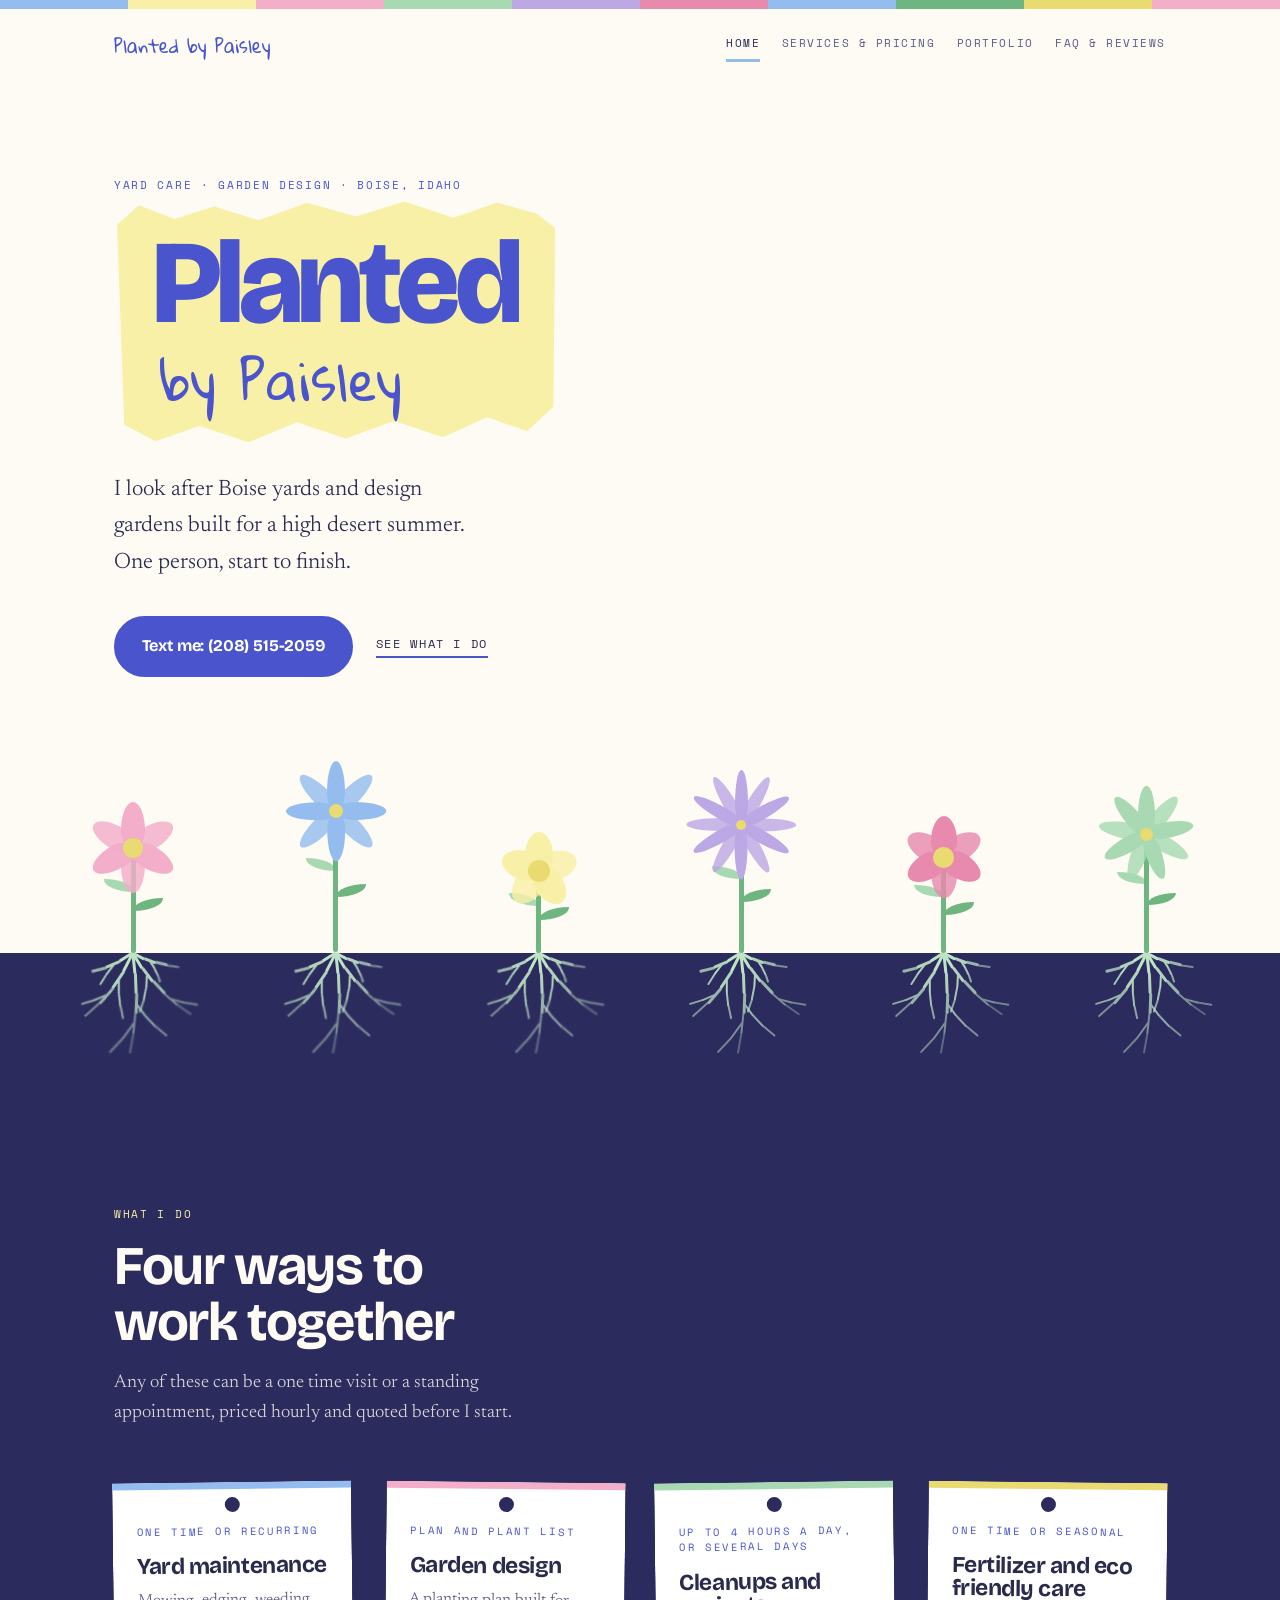
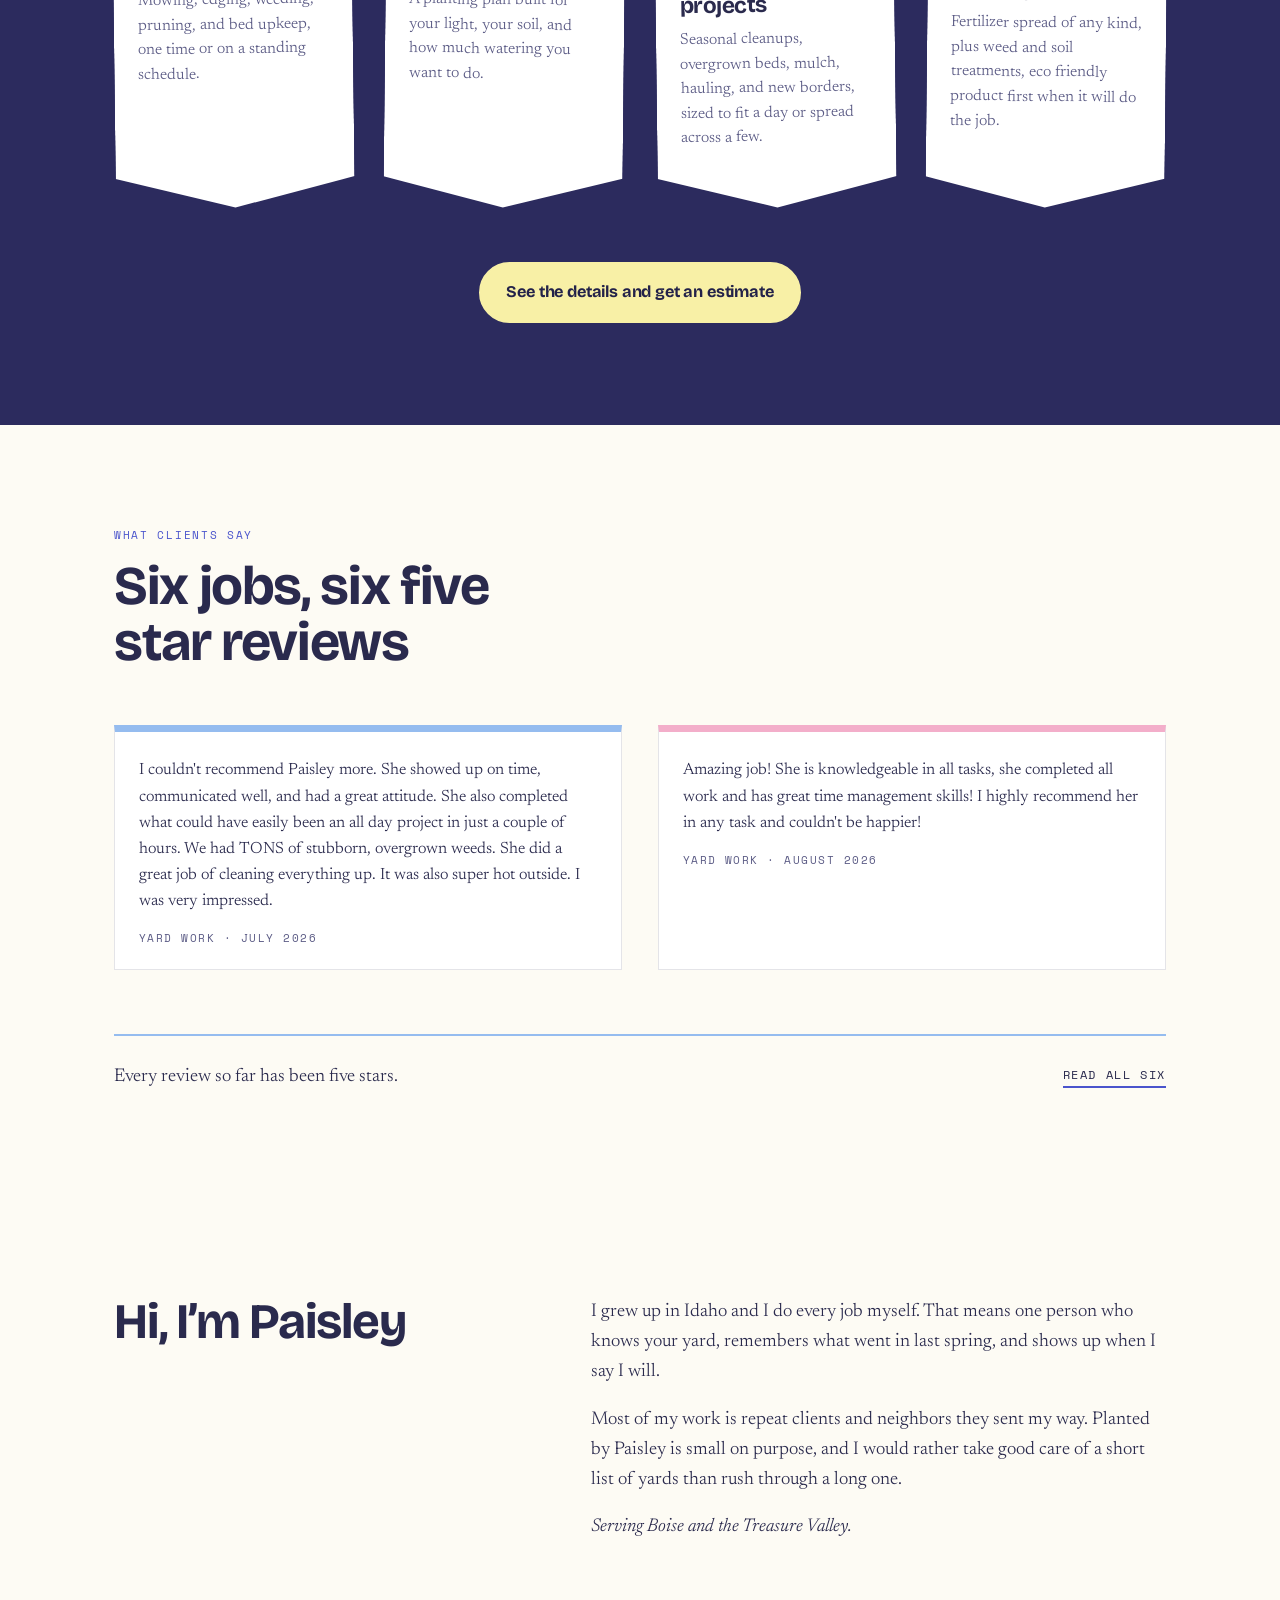
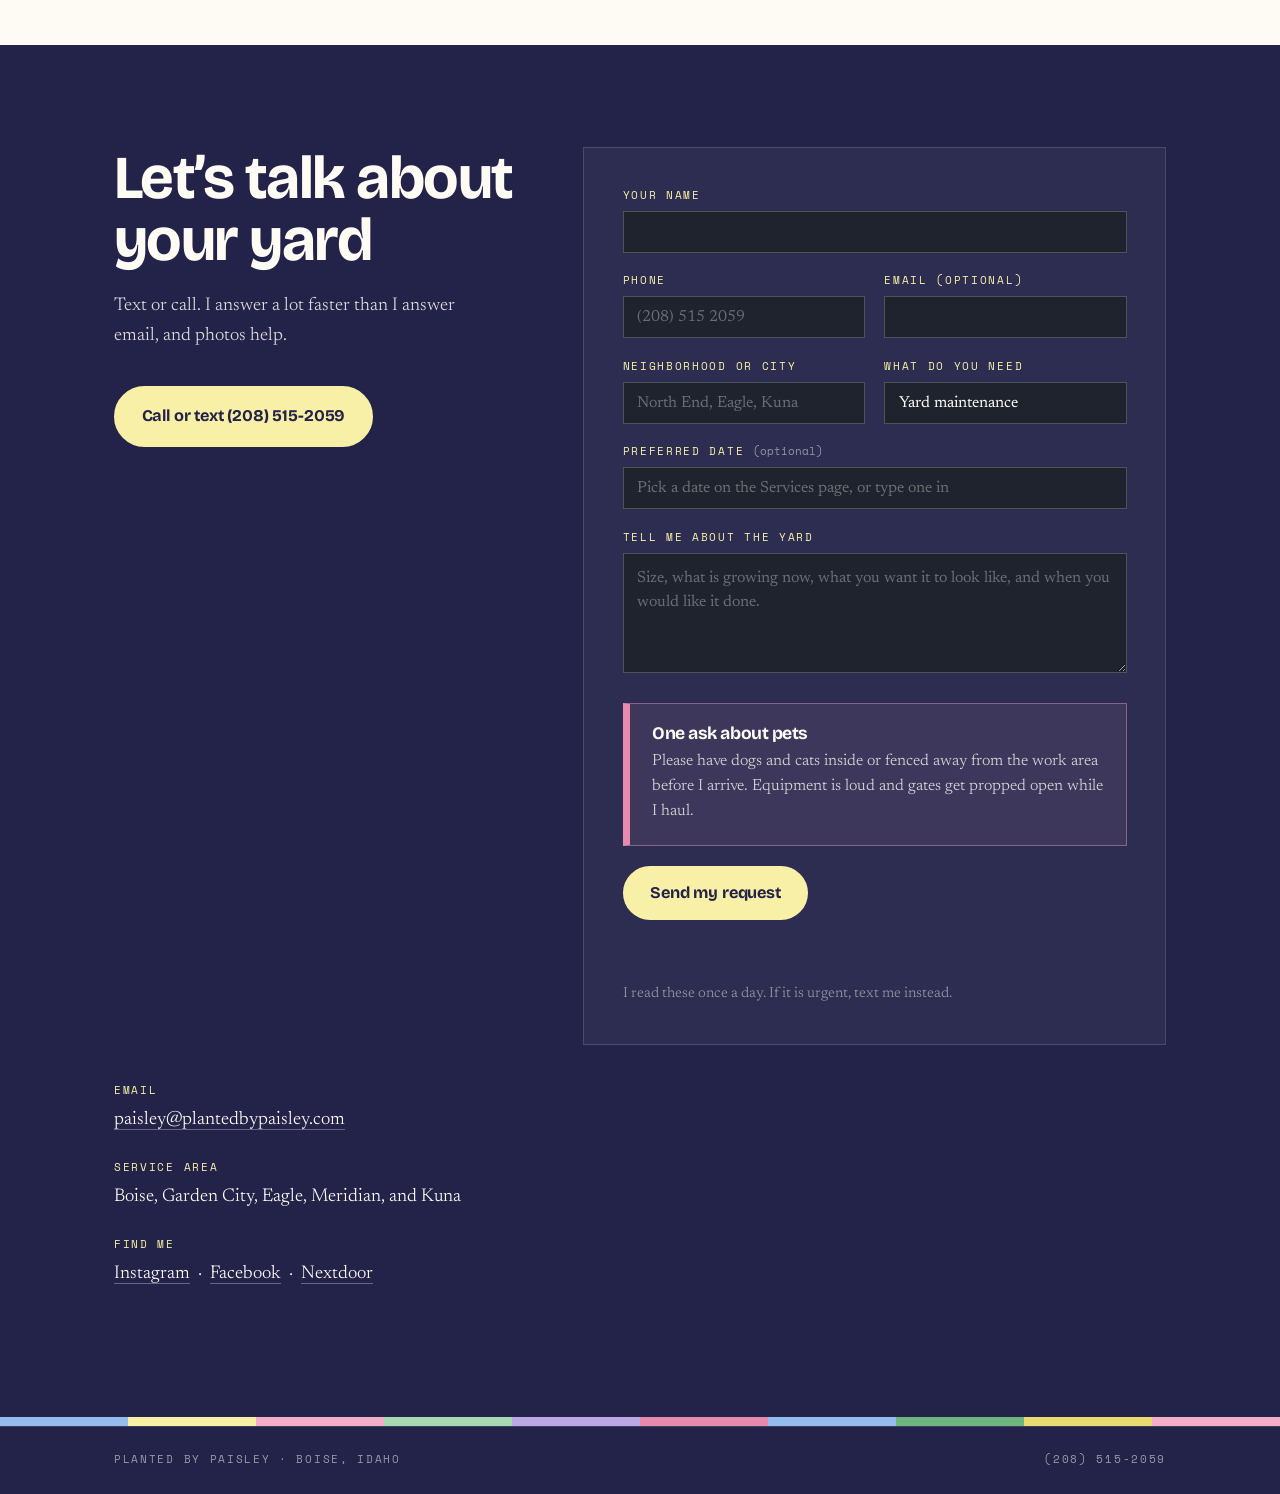
==== commit 8c0217eb: "Add files via upload" ====
--- a/index.html
+++ b/index.html
@@ -153,6 +153,10 @@
         </div>
       </div>
       <div class="field">
+        <label for="q-date">Preferred date <span class="opt">(optional)</span></label>
+        <input id="q-date" name="date" type="text" placeholder="Pick a date on the Services page, or type one in">
+      </div>
+      <div class="field">
         <label for="q-details">Tell me about the yard</label>
         <textarea id="q-details" name="details" placeholder="Size, what is growing now, what you want it to look like, and when you would like it done."></textarea>
       </div>
--- a/styles.css
+++ b/styles.css
@@ -350,6 +350,139 @@
   }
   .step h3{font-size:1.28rem;margin-bottom:.5rem}
   .step p{margin:0;color:var(--ink-soft);font-size:1rem}
+
+  /* ── date picker ─────────────────────────────────────────── */
+  .picker-wrap{
+    display:grid;
+    gap:clamp(1.6rem,4vw,2.6rem);
+    grid-template-columns:minmax(0,1fr);
+    align-items:start;
+  }
+  @media(min-width:760px){
+    .picker-wrap{grid-template-columns:minmax(0,340px) 1fr}
+  }
+  .picker{
+    background:var(--tag);
+    border-radius:6px;
+    padding:1.4rem 1.3rem 1.2rem;
+    color:var(--ink);
+  }
+  .picker-head{
+    display:flex;
+    align-items:center;
+    justify-content:space-between;
+    margin-bottom:.9rem;
+  }
+  .picker-month{
+    font-family:var(--display);
+    font-weight:700;
+    font-size:1.05rem;
+    letter-spacing:-.01em;
+  }
+  .picker-nav{
+    width:32px;height:32px;
+    border-radius:50%;
+    border:1px solid rgba(42,42,77,.18);
+    background:transparent;
+    color:var(--ink);
+    font-size:1rem;
+    cursor:pointer;
+    transition:background .15s ease;
+  }
+  .picker-nav:hover{background:rgba(74,84,204,.1)}
+  .picker-nav:disabled{opacity:.3;cursor:default;background:none}
+  .picker-dow{
+    display:grid;
+    grid-template-columns:repeat(7,1fr);
+    text-align:center;
+    font-family:var(--label);
+    font-size:.62rem;
+    letter-spacing:.08em;
+    color:var(--ink-soft);
+    margin-bottom:.3rem;
+  }
+  .picker-grid{
+    display:grid;
+    grid-template-columns:repeat(7,1fr);
+    gap:.3rem;
+  }
+  .picker-day{
+    aspect-ratio:1;
+    display:flex;
+    align-items:center;
+    justify-content:center;
+    border-radius:50%;
+    border:1px solid rgba(42,42,77,.16);
+    background:var(--mineral);
+    font-family:var(--body);
+    font-size:.92rem;
+    color:var(--ink);
+    cursor:pointer;
+    transition:background .15s ease,color .15s ease,border-color .15s ease;
+  }
+  .picker-day:hover:not(.is-disabled):not(.is-blank){
+    border-color:var(--violet);
+  }
+  .picker-day.is-blank{visibility:hidden;cursor:default}
+  .picker-day.is-disabled{
+    color:rgba(42,42,77,.28);
+    background:transparent;
+    border-color:transparent;
+    cursor:default;
+  }
+  .picker-day.is-today{border-color:var(--sky);border-width:2px}
+  .picker-day.is-selected{
+    background:var(--violet);
+    border-color:var(--violet);
+    color:#fff;
+  }
+  .picker-legend{
+    display:flex;
+    flex-wrap:wrap;
+    gap:.5rem 1rem;
+    margin-top:1rem;
+    font-family:var(--label);
+    font-size:.62rem;
+    letter-spacing:.06em;
+    color:var(--ink-soft);
+  }
+  .picker-legend span{display:inline-flex;align-items:center;gap:.4rem}
+  .picker-dot{width:10px;height:10px;border-radius:50%;display:inline-block}
+
+  .picker-side{color:var(--mineral)}
+  .picker-status{
+    background:rgba(251,252,244,.08);
+    border:1px solid rgba(251,252,244,.18);
+    border-radius:6px;
+    padding:1rem 1.1rem;
+    margin-bottom:1.1rem;
+  }
+  .picker-status p{margin:0;font-size:.98rem;line-height:1.55;opacity:.9}
+  #picker-continue{
+    display:inline-block;
+    opacity:.5;
+    pointer-events:none;
+  }
+  #picker-continue.is-ready{opacity:1;pointer-events:auto}
+
+  .calendar-embed{margin-top:1.8rem}
+  .calendar-embed iframe{width:100%;border:0;border-radius:6px;min-height:300px}
+  .calendar-placeholder{
+    margin:0;
+    padding:1.4rem;
+    background:rgba(251,252,244,.06);
+    border:1px dashed rgba(251,252,244,.25);
+    border-radius:6px;
+    font-size:.92rem;
+    color:rgba(251,252,244,.7);
+  }
+
+  .field .opt{
+    font-weight:400;
+    text-transform:none;
+    letter-spacing:0;
+    color:rgba(251,252,244,.5);
+  }
 
   /* ── faq ────────────────────────────────────────────────── */
   .faq{
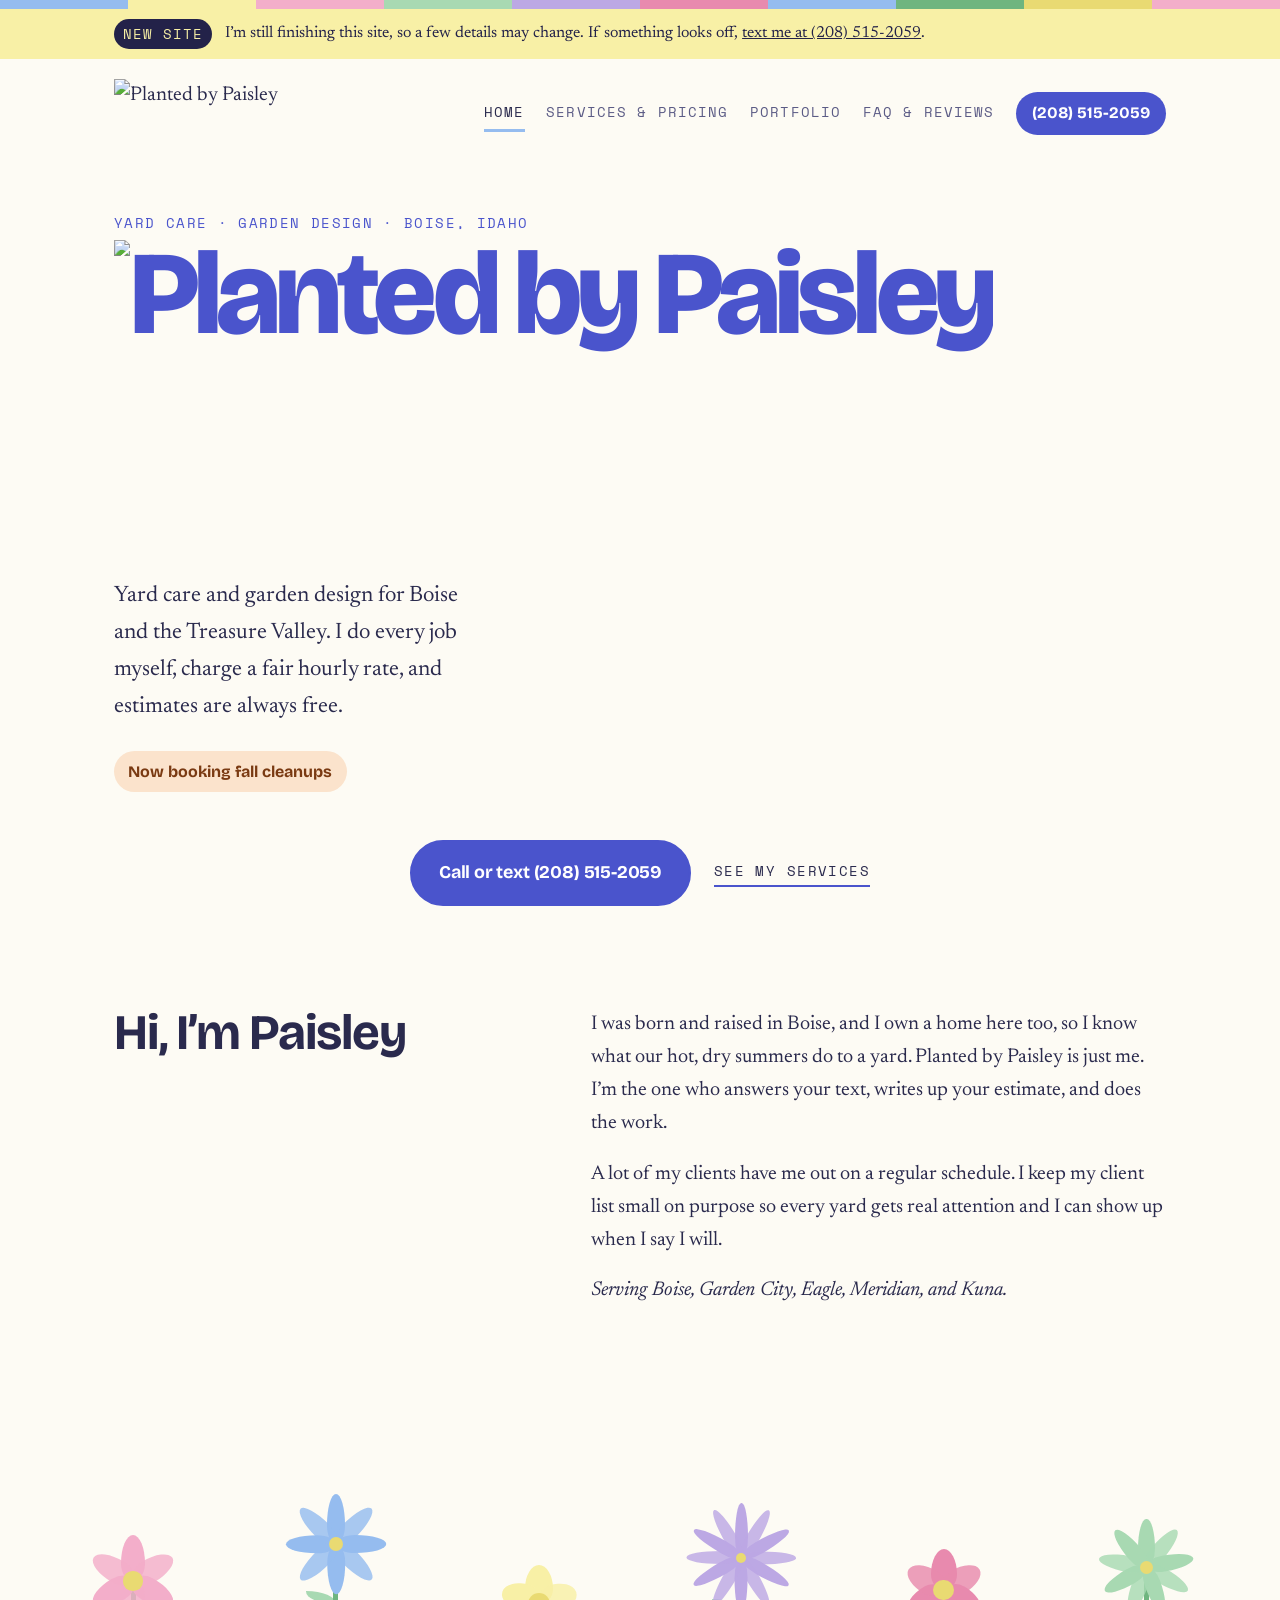
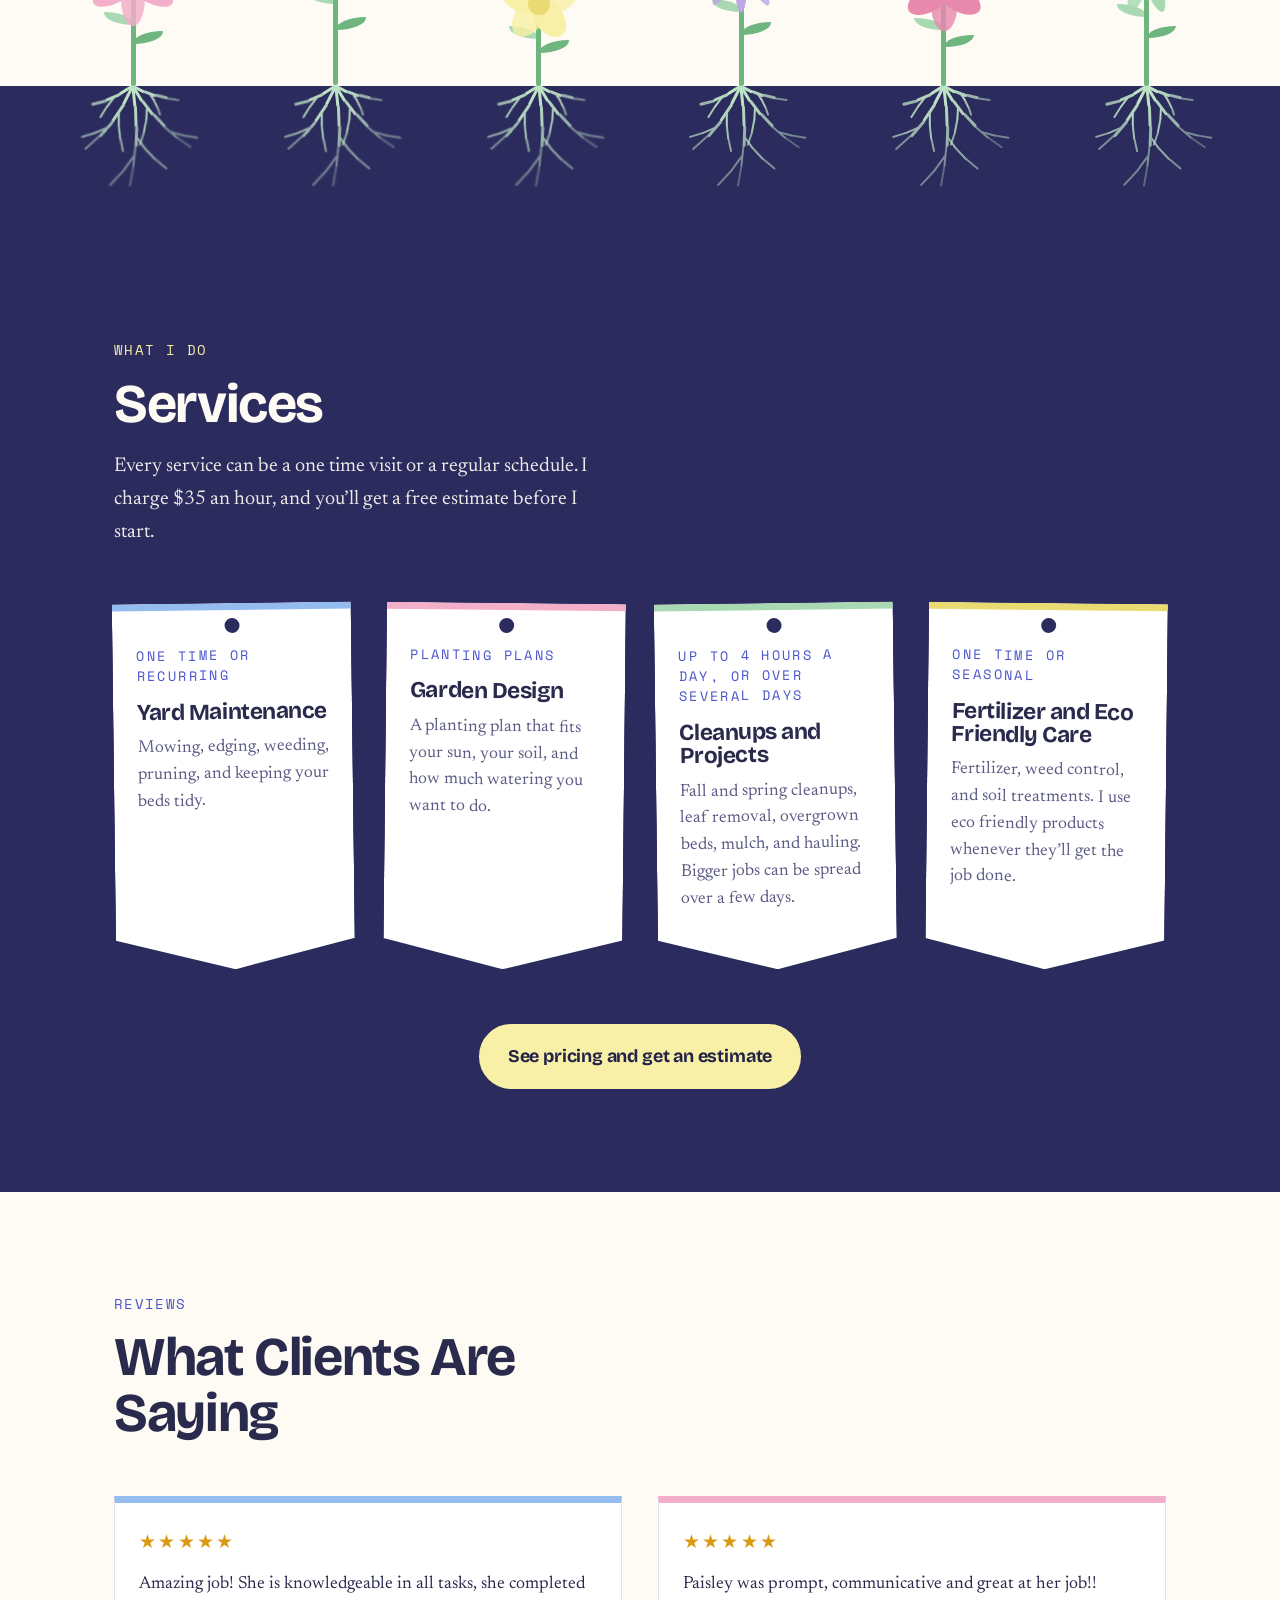
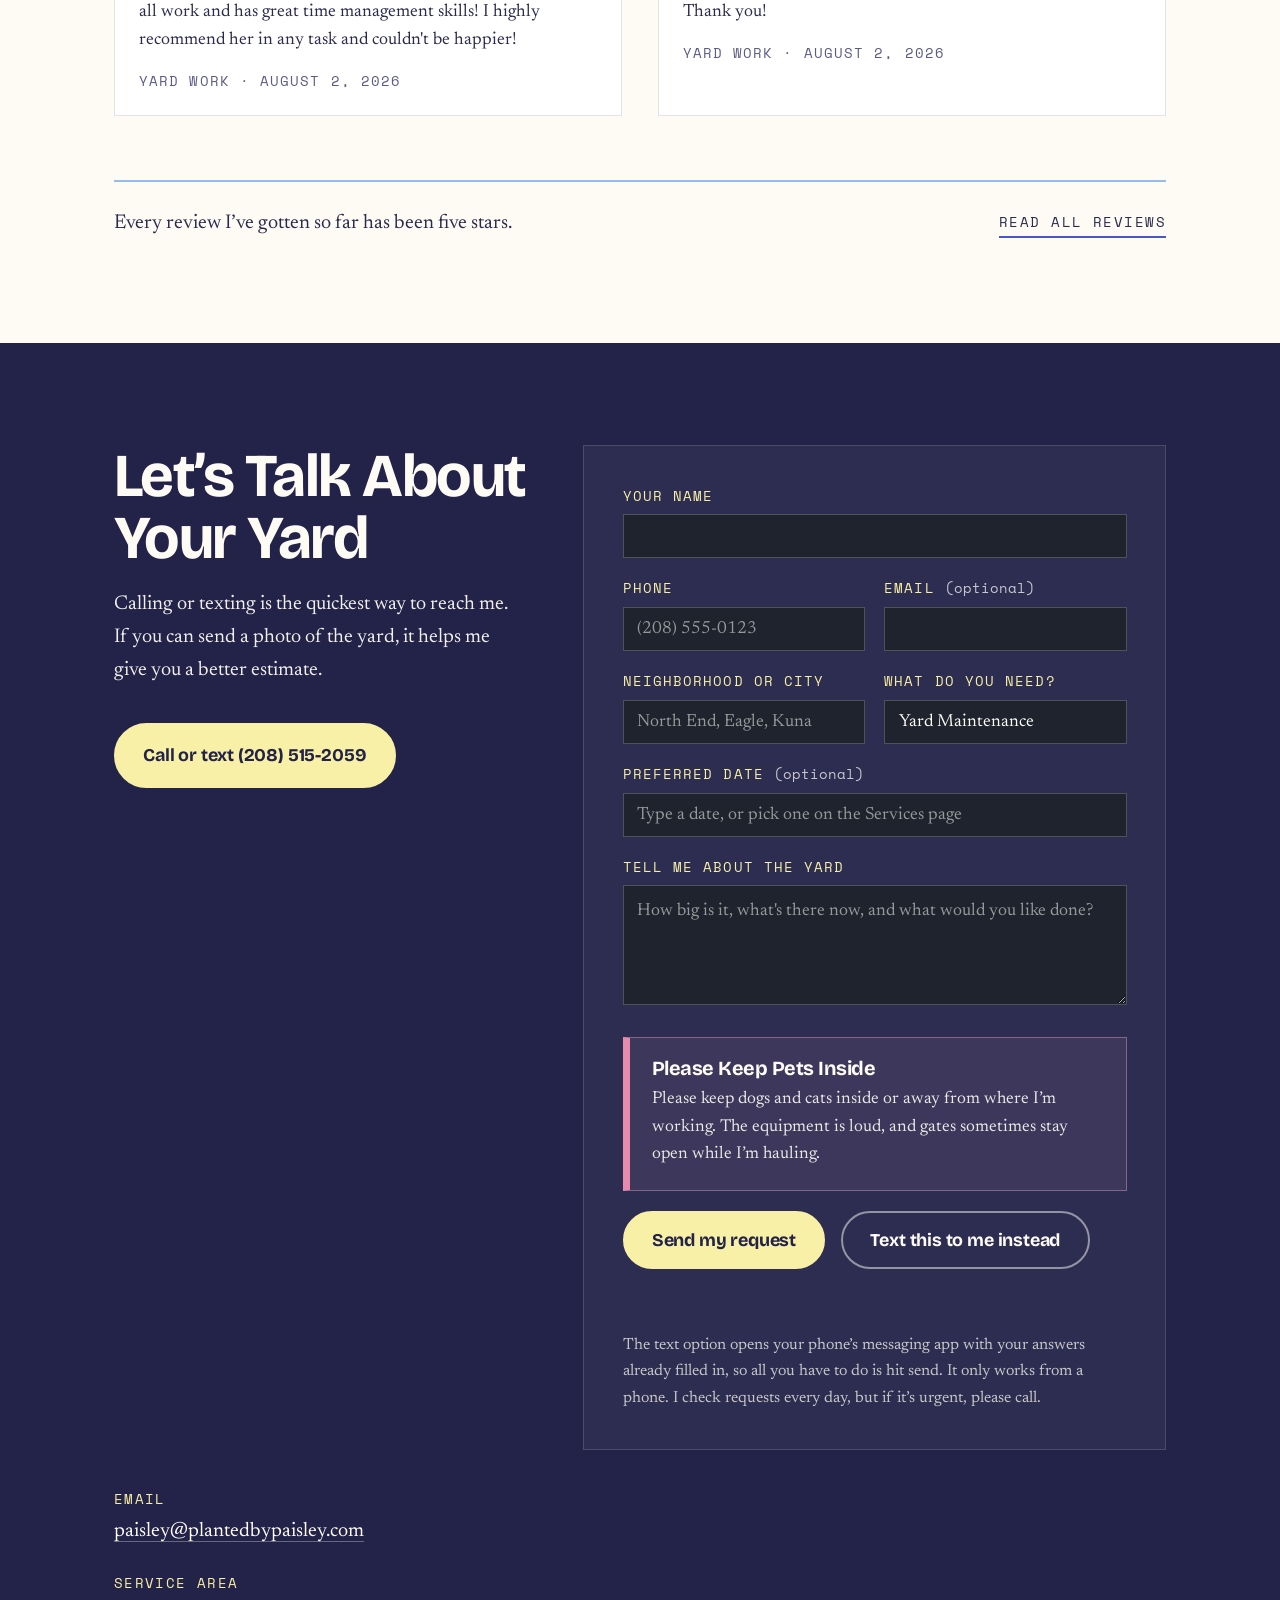
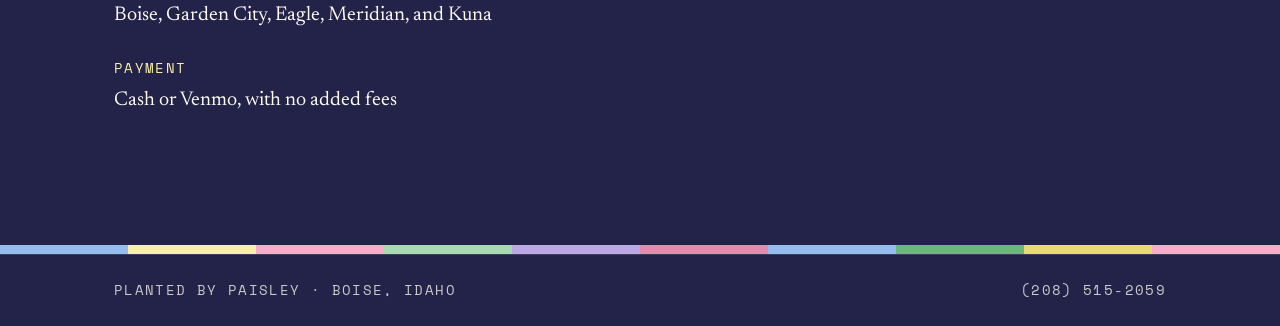
==== commit f128ce59: "Bigger text, new wording, fall leaves Bigger text, new wording, fall leaves" ====
--- a/index.html
+++ b/index.html
@@ -3,8 +3,8 @@
 <head>
 <meta charset="utf-8">
 <meta name="viewport" content="width=device-width, initial-scale=1">
-<title>Planted by Paisley | Yard care and garden design in Boise, Idaho</title>
-<meta name="description" content="Yard maintenance, garden design, cleanups, and eco friendly fertilizer care in Boise and the Treasure Valley. One person, start to finish.">
+<title>Planted by Paisley | Yard Care and Garden Design in Boise, Idaho</title>
+<meta name="description" content="Yard care and garden design in Boise and the Treasure Valley. Mowing, cleanups, planting plans, and fertilizer. $35 an hour with free estimates. Call or text Paisley at (208) 515-2059.">
 <link rel="preconnect" href="https://fonts.googleapis.com">
 <link rel="preconnect" href="https://fonts.gstatic.com" crossorigin>
 <link href="https://fonts.googleapis.com/css2?family=Bricolage+Grotesque:opsz,wght@12..96,400..800&family=Gloria+Hallelujah&family=Newsreader:ital,opsz,wght@0,6..72,300..500;1,6..72,300..400&family=Space+Mono:wght@400;700&display=swap" rel="stylesheet">
@@ -17,24 +17,46 @@
   <span></span><span></span><span></span><span></span><span></span>
 </div>
 
+<div class="wip">
+  <div class="wrap wip-inner">
+    <span class="wip-tag">New site</span>
+    <p>I&rsquo;m still finishing this site, so a few details may change. If something looks off, <a href="tel:+12085152059" data-phone="text" data-prefix="text me at ">text me at (208) 515-2059</a>.</p>
+  </div>
+</div>
+
 <header class="wrap top">
-  <a class="mark" href="index.html">Planted by Paisley</a>
+  <a class="mark" href="index.html"><img src="photos/logo.png" alt="Planted by Paisley" class="logo-img"></a>
   <nav class="nav">
       <a href="index.html" aria-current="page">Home</a>
       <a href="services.html">Services &amp; Pricing</a>
       <a href="portfolio.html">Portfolio</a>
       <a href="faq.html">FAQ &amp; Reviews</a>
+      <a class="head-phone" href="tel:+12085152059" data-phone="text" data-prefix="">(208) 515-2059</a>
   </nav>
 </header>
 
 <section class="hero wrap">
   <span class="label eyebrow">Yard care &middot; Garden design &middot; Boise, Idaho</span>
-  <div class="brush"><h1>Planted<span class="two">by Paisley</span></h1></div>
-  <p class="lede">I look after Boise yards and design gardens built for a high desert summer. One person, start to finish.</p>
+  <div class="hero-top">
+    <h1><img src="photos/logo.png" alt="Planted by Paisley" class="hero-logo"></h1>
+    <div>
+      <p class="lede">Yard care and garden design for Boise and the Treasure Valley. I do every job myself, charge a fair hourly rate, and estimates are always free.</p>
+      <p class="season-note">Now booking fall cleanups</p>
+    </div>
+  </div>
   <div class="actions">
-    <!-- SWAP IN YOUR REAL NUMBER: change both the tel: link and the text -->
-    <a class="btn" href="tel:+12085152059" data-phone="text" data-prefix="Text me: ">Text me: (208) 515-2059</a>
-    <a class="quiet-link" href="#services">See what I do</a>
+    <a class="btn" href="tel:+12085152059" data-phone="text" data-prefix="Call or text ">Call or text (208) 515-2059</a>
+    <a class="quiet-link" href="#services">See my services</a>
+  </div>
+</section>
+
+<!-- ── about ────────────────────────────────────────────── -->
+<section class="wrap section about">
+  <h2>Hi, I&rsquo;m Paisley</h2>
+  <div class="body">
+    <p>I was born and raised in Boise, and I own a home here too, so I know what our hot, dry summers do to a yard. Planted by Paisley is just me. I&rsquo;m the one who answers your text, writes up your estimate, and does the work.</p>
+    <p>A lot of my clients have me out on a regular schedule. I keep my client list small on purpose so every yard gets real attention and I can show up when I say I will.</p>
+    <p><em>Serving Boise, Garden City, Eagle, Meridian, and Kuna.</em></p>
   </div>
 </section>
 
@@ -46,79 +68,70 @@
   <div class="wrap section">
     <div class="section-head">
       <span class="label eyebrow">What I do</span>
-      <h2>Four ways to work together</h2>
-      <p>Any of these can be a one time visit or a standing appointment, priced hourly and quoted before I start.</p>
+      <h2>Services</h2>
+      <p>Every service can be a one time visit or a regular schedule. I charge $35 an hour, and you&rsquo;ll get a free estimate before I start.</p>
     </div>
 <div class="tags">
       <article class="tag">
         <span class="label cat">One time or recurring</span>
-        <h3>Yard maintenance</h3>
-        <p>Mowing, edging, weeding, pruning, and bed upkeep, one time or on a standing schedule.</p>
-      </article>
-
-      <article class="tag">
-        <span class="label cat">Plan and plant list</span>
-        <h3>Garden design</h3>
-        <p>A planting plan built for your light, your soil, and how much watering you want to do.</p>
-      </article>
-
-      <article class="tag">
-        <span class="label cat">Up to 4 hours a day, or several days</span>
-        <h3>Cleanups and projects</h3>
-        <p>Seasonal cleanups, overgrown beds, mulch, hauling, and new borders, sized to fit a day or spread across a few.</p>
+        <h3>Yard Maintenance</h3>
+        <p>Mowing, edging, weeding, pruning, and keeping your beds tidy.</p>
+      </article>
+
+      <article class="tag">
+        <span class="label cat">Planting plans</span>
+        <h3>Garden Design</h3>
+        <p>A planting plan that fits your sun, your soil, and how much watering you want to do.</p>
+      </article>
+
+      <article class="tag">
+        <span class="label cat">Up to 4 hours a day, or over several days</span>
+        <h3>Cleanups and Projects</h3>
+        <p>Fall and spring cleanups, leaf removal, overgrown beds, mulch, and hauling. Bigger jobs can be spread over a few days.</p>
       </article>
 
       <article class="tag">
         <span class="label cat">One time or seasonal</span>
-        <h3>Fertilizer and eco friendly care</h3>
-        <p>Fertilizer spread of any kind, plus weed and soil treatments, eco friendly product first when it will do the job.</p>
+        <h3>Fertilizer and Eco Friendly Care</h3>
+        <p>Fertilizer, weed control, and soil treatments. I use eco friendly products whenever they&rsquo;ll get the job done.</p>
       </article>
     </div>
 
     <p class="cta-center">
-      <a class="btn light" href="services.html">See the details and get an estimate</a>
+      <a class="btn light" href="services.html">See pricing and get an estimate</a>
     </p>
   </div>
 </section>
 
 <section class="wrap section">
   <div class="section-head">
-    <span class="label eyebrow" style="color:var(--violet)">What clients say</span>
-    <h2>Six jobs, six five star reviews</h2>
+    <span class="label eyebrow" style="color:var(--violet)">Reviews</span>
+    <h2>What Clients Are Saying</h2>
   </div>
   <div class="reviews">
     <div class="review">
-      <p>I couldn't recommend Paisley more. She showed up on time, communicated well, and had a great attitude. She also completed what could have easily been an all day project in just a couple of hours. We had TONS of stubborn, overgrown weeds. She did a great job of cleaning everything up. It was also super hot outside. I was very impressed.</p>
-      <span class="who">Yard work &middot; July 2026</span>
+      <span class="stars" aria-label="5 out of 5 stars">&#9733;&#9733;&#9733;&#9733;&#9733;</span>
+      <p>Amazing job! She is knowledgeable in all tasks, she completed all work and has great time management skills! I highly recommend her in any task and couldn't be happier!</p>
+      <span class="who">Yard work &middot; August 2, 2026</span>
     </div>
     <div class="review">
-      <p>Amazing job! She is knowledgeable in all tasks, she completed all work and has great time management skills! I highly recommend her in any task and couldn't be happier!</p>
-      <span class="who">Yard work &middot; August 2026</span>
+      <span class="stars" aria-label="5 out of 5 stars">&#9733;&#9733;&#9733;&#9733;&#9733;</span>
+      <p>Paisley was prompt, communicative and great at her job!! Thank you!</p>
+      <span class="who">Yard work &middot; August 2, 2026</span>
     </div>
   </div>
   <div class="next">
-    <p>Every review so far has been five stars.</p>
-    <a class="quiet-link" href="faq.html#reviews">Read all six</a>
-  </div>
-</section>
-
-<!-- ── about ────────────────────────────────────────────── -->
-<section class="wrap section about">
-  <h2>Hi, I&rsquo;m Paisley</h2>
-  <div class="body">
-    <p>I grew up in Idaho and I do every job myself. That means one person who knows your yard, remembers what went in last spring, and shows up when I say I will.</p>
-    <p>Most of my work is repeat clients and neighbors they sent my way. Planted by Paisley is small on purpose, and I would rather take good care of a short list of yards than rush through a long one.</p>
-    <p><em>Serving Boise and the Treasure Valley.</em></p>
-  </div>
-</section>
-
+    <p>Every review I&rsquo;ve gotten so far has been five stars.</p>
+    <a class="quiet-link" href="faq.html#reviews">Read all reviews</a>
+  </div>
+</section>
 
 <!-- ── contact ──────────────────────────────────────────── -->
 <section class="contact" id="contact">
   <div class="wrap section contact-grid">
     <div>
-      <h2>Let&rsquo;s talk about your yard</h2>
-      <p class="lede">Text or call. I answer a lot faster than I answer email, and photos help.</p>
+      <h2>Let&rsquo;s Talk About Your Yard</h2>
+      <p class="lede">Calling or texting is the quickest way to reach me. If you can send a photo of the yard, it helps me give you a better estimate.</p>
       <a class="btn light" href="tel:+12085152059" data-phone="text" data-prefix="Call or text ">Call or text (208) 515-2059</a>
     </div>
     <form class="form" id="quote" novalidate>
@@ -129,10 +142,10 @@
       <div class="row">
         <div class="field">
           <label for="q-phone">Phone</label>
-          <input id="q-phone" name="phone" type="tel" autocomplete="tel" placeholder="(208) 515 2059" required>
-        </div>
-        <div class="field">
-          <label for="q-email">Email (optional)</label>
+          <input id="q-phone" name="phone" type="tel" autocomplete="tel" placeholder="(208) 555-0123" required>
+        </div>
+        <div class="field">
+          <label for="q-email">Email <span class="opt">(optional)</span></label>
           <input id="q-email" name="email" type="email" autocomplete="email">
         </div>
       </div>
@@ -142,34 +155,37 @@
           <input id="q-area" name="area" type="text" placeholder="North End, Eagle, Kuna">
         </div>
         <div class="field">
-          <label for="q-service">What do you need</label>
+          <label for="q-service">What do you need?</label>
           <select id="q-service" name="service">
-            <option>Yard maintenance</option>
-            <option>Garden design</option>
-            <option>Cleanup or project</option>
-            <option>Fertilizer or eco friendly care</option>
+            <option>Yard Maintenance</option>
+            <option>Garden Design</option>
+            <option>Cleanup or Project</option>
+            <option>Fertilizer or Eco Friendly Care</option>
             <option>Not sure yet</option>
           </select>
         </div>
       </div>
       <div class="field">
         <label for="q-date">Preferred date <span class="opt">(optional)</span></label>
-        <input id="q-date" name="date" type="text" placeholder="Pick a date on the Services page, or type one in">
+        <input id="q-date" name="date" type="text" placeholder="Type a date, or pick one on the Services page">
       </div>
       <div class="field">
         <label for="q-details">Tell me about the yard</label>
-        <textarea id="q-details" name="details" placeholder="Size, what is growing now, what you want it to look like, and when you would like it done."></textarea>
+        <textarea id="q-details" name="details" placeholder="How big is it, what's there now, and what would you like done?"></textarea>
       </div>
       <div class="notice">
         <div>
-          <h3>One ask about pets</h3>
-          <p>Please have dogs and cats inside or fenced away from the work area before I arrive. Equipment is loud and gates get propped open while I haul.</p>
+          <h3>Please Keep Pets Inside</h3>
+          <p>Please keep dogs and cats inside or away from where I&rsquo;m working. The equipment is loud, and gates sometimes stay open while I&rsquo;m hauling.</p>
         </div>
       </div>
       <input class="pot" type="text" name="_gotcha" tabindex="-1" autocomplete="off" aria-hidden="true">
-      <button class="btn light" type="submit">Send my request</button>
+      <div class="form-actions">
+        <button class="btn light" type="submit">Send my request</button>
+        <button class="btn outline" type="button" id="text-instead">Text this to me instead</button>
+      </div>
       <p class="status" role="status" aria-live="polite"></p>
-      <p class="fine">I read these once a day. If it is urgent, text me instead.</p>
+      <p class="fine">The text option opens your phone&rsquo;s messaging app with your answers already filled in, so all you have to do is hit send. It only works from a phone. I check requests every day, but if it&rsquo;s urgent, please call.</p>
     </form>
 
     <div style="grid-column:1/-1">
@@ -181,12 +197,18 @@
         <span class="label k">Service area</span>
         Boise, Garden City, Eagle, Meridian, and Kuna
       </div>
+      <div class="detail">
+        <span class="label k">Payment</span>
+        Cash or Venmo, with no added fees
+      </div>
+      <!-- Add this back once your social pages are ready. Replace each # with the page link.
       <div class="detail">
         <span class="label k">Find me</span>
         <a href="#">Instagram</a> &nbsp;&middot;&nbsp;
         <a href="#">Facebook</a> &nbsp;&middot;&nbsp;
         <a href="#">Nextdoor</a>
       </div>
+      -->
     </div>
   </div>
 </section>
--- a/styles.css
+++ b/styles.css
@@ -41,9 +41,9 @@
     background:var(--mineral);
     color:var(--ink);
     font-family:var(--body);
-    font-size:clamp(1.02rem,0.97rem + 0.28vw,1.16rem);
-    line-height:1.62;
-    font-weight:350;
+    font-size:clamp(1.125rem,1.06rem + 0.3vw,1.25rem);
+    line-height:1.65;
+    font-weight:400;
   }
   img,svg{display:block;max-width:100%}
   a{color:inherit}
@@ -61,8 +61,8 @@
 
   .label{
     font-family:var(--label);
-    font-size:.66rem;
-    letter-spacing:.16em;
+    font-size:.85rem;
+    letter-spacing:.1em;
     text-transform:uppercase;
     line-height:1.5;
   }
@@ -89,6 +89,33 @@
   .meadow span:nth-child(9){background:var(--gold-deep)}
   .meadow span:nth-child(10){background:var(--blush)}
 
+  /* ── work in progress banner ────────────────────────────── */
+  .wip{background:var(--gold);color:var(--soil-deep)}
+  .wip-inner{
+    display:flex;
+    flex-wrap:wrap;
+    align-items:center;
+    gap:.3rem .8rem;
+    padding-block:.6rem;
+  }
+  .wip-tag{
+    font-family:var(--label);
+    font-size:.85rem;
+    letter-spacing:.08em;
+    text-transform:uppercase;
+    background:var(--soil-deep);
+    color:var(--gold);
+    padding:.25rem .55rem;
+    border-radius:999px;
+    white-space:nowrap;
+  }
+  .wip-inner p{
+    margin:0;
+    font-size:1rem;
+    line-height:1.45;
+  }
+  .wip-inner a{color:var(--soil-deep);text-decoration:underline}
+
   /* ── header ─────────────────────────────────────────────── */
   .top{
     display:flex;
@@ -100,16 +127,37 @@
   }
   .top .mark{
     text-decoration:none;
-    font-family:var(--hand);
-    font-weight:400;
-    font-size:1.15rem;
-    color:var(--violet);
-    letter-spacing:0;
-  }
-
+    display:inline-flex;
+    align-items:center;
+  }
+  .logo-img{
+    display:block;
+    height:clamp(52px,8vw,68px);
+    width:auto;
+  }
+  .hero-logo{
+    display:block;
+    height:clamp(150px,26vw,260px);
+    width:auto;
+  }
+  .hero-top{
+    display:flex;
+    flex-wrap:wrap;
+    align-items:center;
+    gap:clamp(1.5rem,4vw,3rem);
+  }
+  .hero-top > div{flex:1 1 260px}
+  .hero-top .lede{
+    margin:0;
+  }
+  .hero .actions{
+    justify-content:center;
+    text-align:center;
+    margin-top:clamp(2rem,5vw,3rem);
+  }
 
   /* ── hero ───────────────────────────────────────────────── */
-  .hero{padding-block:clamp(2.5rem,7vw,5.5rem) 0}
+  .hero{padding-block:clamp(1.2rem,3vw,2.4rem) 0}
   .hero .eyebrow{
     color:var(--violet);
     margin-bottom:1.6rem;
@@ -168,10 +216,10 @@
     display:inline-block;
     font-family:var(--display);
     font-weight:700;
-    font-size:1.02rem;
+    font-size:1.12rem;
     letter-spacing:-.01em;
     text-decoration:none;
-    padding:.95rem 1.6rem;
+    padding:1rem 1.7rem;
     border-radius:999px;
     background:var(--violet);
     color:#FFFFFF;
@@ -180,12 +228,24 @@
   }
   .btn:hover{background:var(--clover);border-color:var(--clover);transform:translateY(-2px)}
   .btn.light{background:var(--gold);border-color:var(--gold);color:var(--soil-deep)}
+  .btn.outline{
+    background:transparent;
+    border-color:rgba(251,252,244,.5);
+    color:var(--mineral);
+  }
+  .btn.outline:hover{background:rgba(251,252,244,.12);border-color:var(--mineral)}
+  .form-actions{
+    display:flex;
+    flex-wrap:wrap;
+    gap:.9rem 1rem;
+    align-items:center;
+  }
   .btn.light:hover{background:#FFFFFF;border-color:#FFFFFF;color:var(--soil-deep)}
 
   .quiet-link{
     font-family:var(--label);
-    font-size:.72rem;
-    letter-spacing:.14em;
+    font-size:.9rem;
+    letter-spacing:.1em;
     text-transform:uppercase;
     text-decoration:none;
     border-bottom:2px solid var(--violet);
@@ -279,7 +339,7 @@
   .section-head{max-width:44ch;margin-bottom:clamp(2.2rem,5vw,3.4rem)}
   .section-head .eyebrow{margin-bottom:1rem;display:block}
   .section-head h2{font-size:clamp(2rem,1.4rem + 2.6vw,3.4rem)}
-  .section-head p{margin:1.1rem 0 0;opacity:.82}
+  .section-head p{margin:1.1rem 0 0;opacity:.92}
 
   /* ── plant tags ─────────────────────────────────────────── */
   .tags{
@@ -330,7 +390,7 @@
     letter-spacing:-.02em;
     margin-bottom:.7rem;
   }
-  .tag p{margin:0;font-size:.99rem;line-height:1.55;color:var(--ink-soft)}
+  .tag p{margin:0;font-size:1.08rem;line-height:1.55;color:var(--ink-soft)}
 
   /* ── steps: a real sequence, so it gets numbers ─────────── */
   .steps{
@@ -342,14 +402,14 @@
   }
   .step .num{
     font-family:var(--label);
-    font-size:.72rem;
-    letter-spacing:.16em;
+    font-size:.88rem;
+    letter-spacing:.1em;
     color:var(--violet);
     display:block;
     margin-bottom:.85rem;
   }
   .step h3{font-size:1.28rem;margin-bottom:.5rem}
-  .step p{margin:0;color:var(--ink-soft);font-size:1rem}
+  .step p{margin:0;color:var(--ink-soft);font-size:1.08rem}
 
   /* ── date picker ─────────────────────────────────────────── */
   .picker-wrap{
@@ -376,11 +436,11 @@
   .picker-month{
     font-family:var(--display);
     font-weight:700;
-    font-size:1.05rem;
+    font-size:1.2rem;
     letter-spacing:-.01em;
   }
   .picker-nav{
-    width:32px;height:32px;
+    width:40px;height:40px;
     border-radius:50%;
     border:1px solid rgba(42,42,77,.18);
     background:transparent;
@@ -396,8 +456,8 @@
     grid-template-columns:repeat(7,1fr);
     text-align:center;
     font-family:var(--label);
-    font-size:.62rem;
-    letter-spacing:.08em;
+    font-size:.85rem;
+    letter-spacing:.06em;
     color:var(--ink-soft);
     margin-bottom:.3rem;
   }
@@ -415,7 +475,7 @@
     border:1px solid rgba(42,42,77,.16);
     background:var(--mineral);
     font-family:var(--body);
-    font-size:.92rem;
+    font-size:1.08rem;
     color:var(--ink);
     cursor:pointer;
     transition:background .15s ease,color .15s ease,border-color .15s ease;
@@ -425,7 +485,7 @@
   }
   .picker-day.is-blank{visibility:hidden;cursor:default}
   .picker-day.is-disabled{
-    color:rgba(42,42,77,.28);
+    color:rgba(42,42,77,.4);
     background:transparent;
     border-color:transparent;
     cursor:default;
@@ -442,8 +502,8 @@
     gap:.5rem 1rem;
     margin-top:1rem;
     font-family:var(--label);
-    font-size:.62rem;
-    letter-spacing:.06em;
+    font-size:.85rem;
+    letter-spacing:.04em;
     color:var(--ink-soft);
   }
   .picker-legend span{display:inline-flex;align-items:center;gap:.4rem}
@@ -457,7 +517,7 @@
     padding:1rem 1.1rem;
     margin-bottom:1.1rem;
   }
-  .picker-status p{margin:0;font-size:.98rem;line-height:1.55;opacity:.9}
+  .picker-status p{margin:0;font-size:1.08rem;line-height:1.55}
   #picker-continue{
     display:inline-block;
     opacity:.5;
@@ -473,15 +533,15 @@
     background:rgba(251,252,244,.06);
     border:1px dashed rgba(251,252,244,.25);
     border-radius:6px;
-    font-size:.92rem;
-    color:rgba(251,252,244,.7);
+    font-size:1.05rem;
+    color:rgba(251,252,244,.85);
   }
 
   .field .opt{
     font-weight:400;
     text-transform:none;
     letter-spacing:0;
-    color:rgba(251,252,244,.5);
+    color:rgba(251,252,244,.75);
   }
 
   /* ── faq ────────────────────────────────────────────────── */
@@ -496,8 +556,8 @@
   .qa:nth-child(4){border-top-color:var(--lilac)}
   .qa:nth-child(5){border-top-color:var(--gold-deep)}
   .qa:nth-child(6){border-top-color:var(--rose)}
-  .qa h3{font-size:1.18rem;margin-bottom:.45rem}
-  .qa p{margin:0;color:var(--ink-soft);font-size:1rem;line-height:1.55}
+  .qa h3{font-size:1.3rem;margin-bottom:.5rem}
+  .qa p{margin:0;color:var(--ink-soft);font-size:1.08rem;line-height:1.6}
 
   /* ── about ──────────────────────────────────────────────── */
   .about{
@@ -521,7 +581,7 @@
     font-size:clamp(2.1rem,1.4rem + 3vw,3.8rem);
     max-width:16ch;
   }
-  .contact .lede{margin:1.2rem 0 2.2rem;max-width:36ch;opacity:.85}
+  .contact .lede{margin:1.2rem 0 2.2rem;max-width:36ch;opacity:.95}
   .contact-grid{
     display:grid;
     gap:2.4rem;
@@ -541,7 +601,7 @@
 
   footer{
     background:var(--soil-deep);
-    color:rgba(231,232,224,.6);
+    color:rgba(231,232,224,.85);
     border-top:1px solid rgba(231,232,224,.14);
   }
   footer .wrap{
@@ -600,8 +660,8 @@
     color:#FFFFFF;
     padding:.3rem .6rem;
     font-family:var(--label);
-    font-size:.6rem;
-    letter-spacing:.16em;
+    font-size:.88rem;
+    letter-spacing:.1em;
     text-transform:uppercase;
   }
   .shot.is-before .stamp{background:var(--blush);color:var(--soil-deep)}
@@ -612,26 +672,26 @@
     z-index:2;
     cursor:pointer;
     font-family:var(--label);
-    font-size:.62rem;
-    letter-spacing:.14em;
+    font-size:.85rem;
+    letter-spacing:.08em;
     text-transform:uppercase;
     color:var(--soil-deep);
     background:var(--mineral);
     border:none;
-    padding:.5rem .8rem;
+    padding:.6rem .9rem;
     transition:background .18s ease,color .18s ease;
   }
   .shot .flip:hover{background:var(--clover);color:var(--mineral)}
   .shot figcaption{
     margin-top:.9rem;
-    font-size:.98rem;
-    color:rgba(231,232,224,.72);
+    font-size:1.08rem;
+    color:rgba(231,232,224,.88);
   }
   .shot figcaption strong{
     display:block;
     font-family:var(--display);
     font-weight:700;
-    font-size:1.1rem;
+    font-size:1.25rem;
     color:var(--mineral);
     letter-spacing:-.015em;
     margin-bottom:.15rem;
@@ -661,13 +721,13 @@
   }
   .readout .note{
     margin:.6rem 0 0;
-    color:rgba(231,232,224,.72);
-    font-size:.98rem;
+    color:rgba(231,232,224,.9);
+    font-size:1.08rem;
   }
   .calc .fine{
     margin:1.4rem 0 0;
-    font-size:.9rem;
-    color:rgba(231,232,224,.55);
+    font-size:1rem;
+    color:rgba(231,232,224,.82);
   }
 
   /* ── quote form ─────────────────────────────────────────── */
@@ -680,8 +740,8 @@
   .field label{
     display:block;
     font-family:var(--label);
-    font-size:.66rem;
-    letter-spacing:.16em;
+    font-size:.85rem;
+    letter-spacing:.08em;
     text-transform:uppercase;
     color:var(--gold);
     margin-bottom:.45rem;
@@ -691,7 +751,7 @@
   .field textarea{
     width:100%;
     font-family:var(--body);
-    font-size:1rem;
+    font-size:1.1rem;
     color:var(--mineral);
     background:rgba(21,29,24,.6);
     border:1px solid rgba(231,232,224,.24);
@@ -706,7 +766,7 @@
   .field select:focus,
   .field textarea:focus{border-color:var(--gold)}
   .field input::placeholder,
-  .field textarea::placeholder{color:rgba(231,232,224,.38)}
+  .field textarea::placeholder{color:rgba(231,232,224,.6)}
   .row{display:grid;gap:1.2rem;grid-template-columns:minmax(0,1fr)}
   @media(min-width:560px){.row{grid-template-columns:1fr 1fr}}
   .row .field{margin-bottom:1.2rem}
@@ -715,16 +775,54 @@
   .form button[type=submit][disabled]{opacity:.6;cursor:progress}
   .status{
     margin:1rem 0 0;
-    font-size:.98rem;
+    font-size:1.08rem;
     min-height:1.5rem;
   }
   .status.ok{color:var(--meadow)}
   .status.bad{color:#E8A0A0}
   .form .fine{
     margin:1.4rem 0 0;
-    font-size:.9rem;
-    color:rgba(231,232,224,.55);
-  }
+    font-size:1rem;
+    color:rgba(231,232,224,.82);
+  }
+
+  /* ── falling leaves (built in site.js, fall only) ──────── */
+  .leaf-fall{
+    position:fixed;
+    inset:0;
+    z-index:50;
+    pointer-events:none;
+    overflow:hidden;
+  }
+  .fall-leaf{
+    position:absolute;
+    top:-40px;
+    display:block;
+    opacity:.85;
+    animation-name:leaf-drop;
+    animation-timing-function:linear;
+    animation-iteration-count:infinite;
+    will-change:transform;
+  }
+  .fall-sway{
+    display:block;
+    width:100%;
+    height:100%;
+    animation-name:leaf-sway;
+    animation-timing-function:ease-in-out;
+    animation-iteration-count:infinite;
+    animation-direction:alternate;
+  }
+  .fall-sway svg{display:block}
+  @keyframes leaf-drop{
+    from{transform:translateY(0)}
+    to{transform:translateY(calc(100vh + 80px))}
+  }
+  @keyframes leaf-sway{
+    from{transform:translateX(calc(var(--drift) * -1)) rotate(0deg)}
+    to{transform:translateX(var(--drift)) rotate(var(--spin))}
+  }
+  @media print{.leaf-fall{display:none}}
 
   @media(prefers-reduced-motion:reduce){
     *{animation:none !important;transition:none !important}
@@ -747,8 +845,8 @@
   }
   .nav a{
     font-family:var(--label);
-    font-size:.68rem;
-    letter-spacing:.14em;
+    font-size:.88rem;
+    letter-spacing:.08em;
     text-transform:uppercase;
     text-decoration:none;
     color:var(--ink-soft);
@@ -767,7 +865,7 @@
   .nav a:nth-child(4){--accent:var(--gold-deep)}
 
   /* ── page headers on inner pages ────────────────────────── */
-  .page-head{padding-block:clamp(2.4rem,6vw,4.2rem) 0}
+  .page-head{padding-block:clamp(1rem,2.5vw,1.8rem) 0}
   .page-head .eyebrow{color:var(--violet);display:block;margin-bottom:1rem}
   .page-head h1{
     color:var(--violet);
@@ -798,13 +896,13 @@
   .reviews .review:nth-child(4){--band:var(--lilac)}
   .reviews .review:nth-child(5){--band:var(--gold-deep)}
   .reviews .review:nth-child(6){--band:var(--rose)}
-  .review p{margin:0;font-size:1.02rem;line-height:1.6}
+  .review p{margin:0;font-size:1.1rem;line-height:1.6}
   .review .who{
     display:block;
     margin-top:1rem;
     font-family:var(--label);
-    font-size:.66rem;
-    letter-spacing:.14em;
+    font-size:.85rem;
+    letter-spacing:.08em;
     text-transform:uppercase;
     color:var(--ink-soft);
   }
@@ -820,15 +918,15 @@
     padding:1.3rem 1.4rem;
     margin-top:clamp(2rem,5vw,3rem);
   }
-  .notice h3{font-size:1.1rem;margin-bottom:.4rem}
-  .notice p{margin:0;font-size:1rem;color:var(--ink-soft);line-height:1.55}
+  .notice h3{font-size:1.25rem;margin-bottom:.45rem}
+  .notice p{margin:0;font-size:1.08rem;color:var(--ink-soft);line-height:1.6}
   .form .notice{
     background:rgba(243,174,202,.08);
     border-color:rgba(243,174,202,.4);
     border-left-color:var(--rose);
     margin:0 0 1.3rem;
   }
-  .form .notice p{color:rgba(253,251,244,.8)}
+  .form .notice p{color:rgba(253,251,244,.9)}
   .form .notice h3{color:var(--mineral)}
 
   /* ── cross links between pages ──────────────────────────── */
@@ -854,3 +952,40 @@
     text-align:center;
     margin:clamp(2.2rem,5vw,3.4rem) 0 0;
   }
+
+  /* ── phone link in the header ───────────────────────────── */
+  .nav a.head-phone{
+    font-family:var(--display);
+    font-size:1rem;
+    font-weight:700;
+    letter-spacing:0;
+    text-transform:none;
+    color:#FFFFFF;
+    background:var(--violet);
+    border:0;
+    border-radius:999px;
+    padding:.5rem 1rem;
+  }
+  .nav a.head-phone:hover{background:var(--clover);color:#FFFFFF}
+
+  /* ── fall note in the hero ──────────────────────────────── */
+  .season-note{
+    display:inline-block;
+    margin:1.6rem 0 0;
+    padding:.45rem .9rem;
+    background:#FBE3CC;
+    color:#7A3A12;
+    border-radius:999px;
+    font-family:var(--display);
+    font-weight:700;
+    font-size:1rem;
+  }
+
+  /* ── stars on reviews ───────────────────────────────────── */
+  .review .stars{
+    display:block;
+    color:#D99A12;
+    font-size:1.2rem;
+    letter-spacing:.12em;
+    margin-bottom:.6rem;
+  }
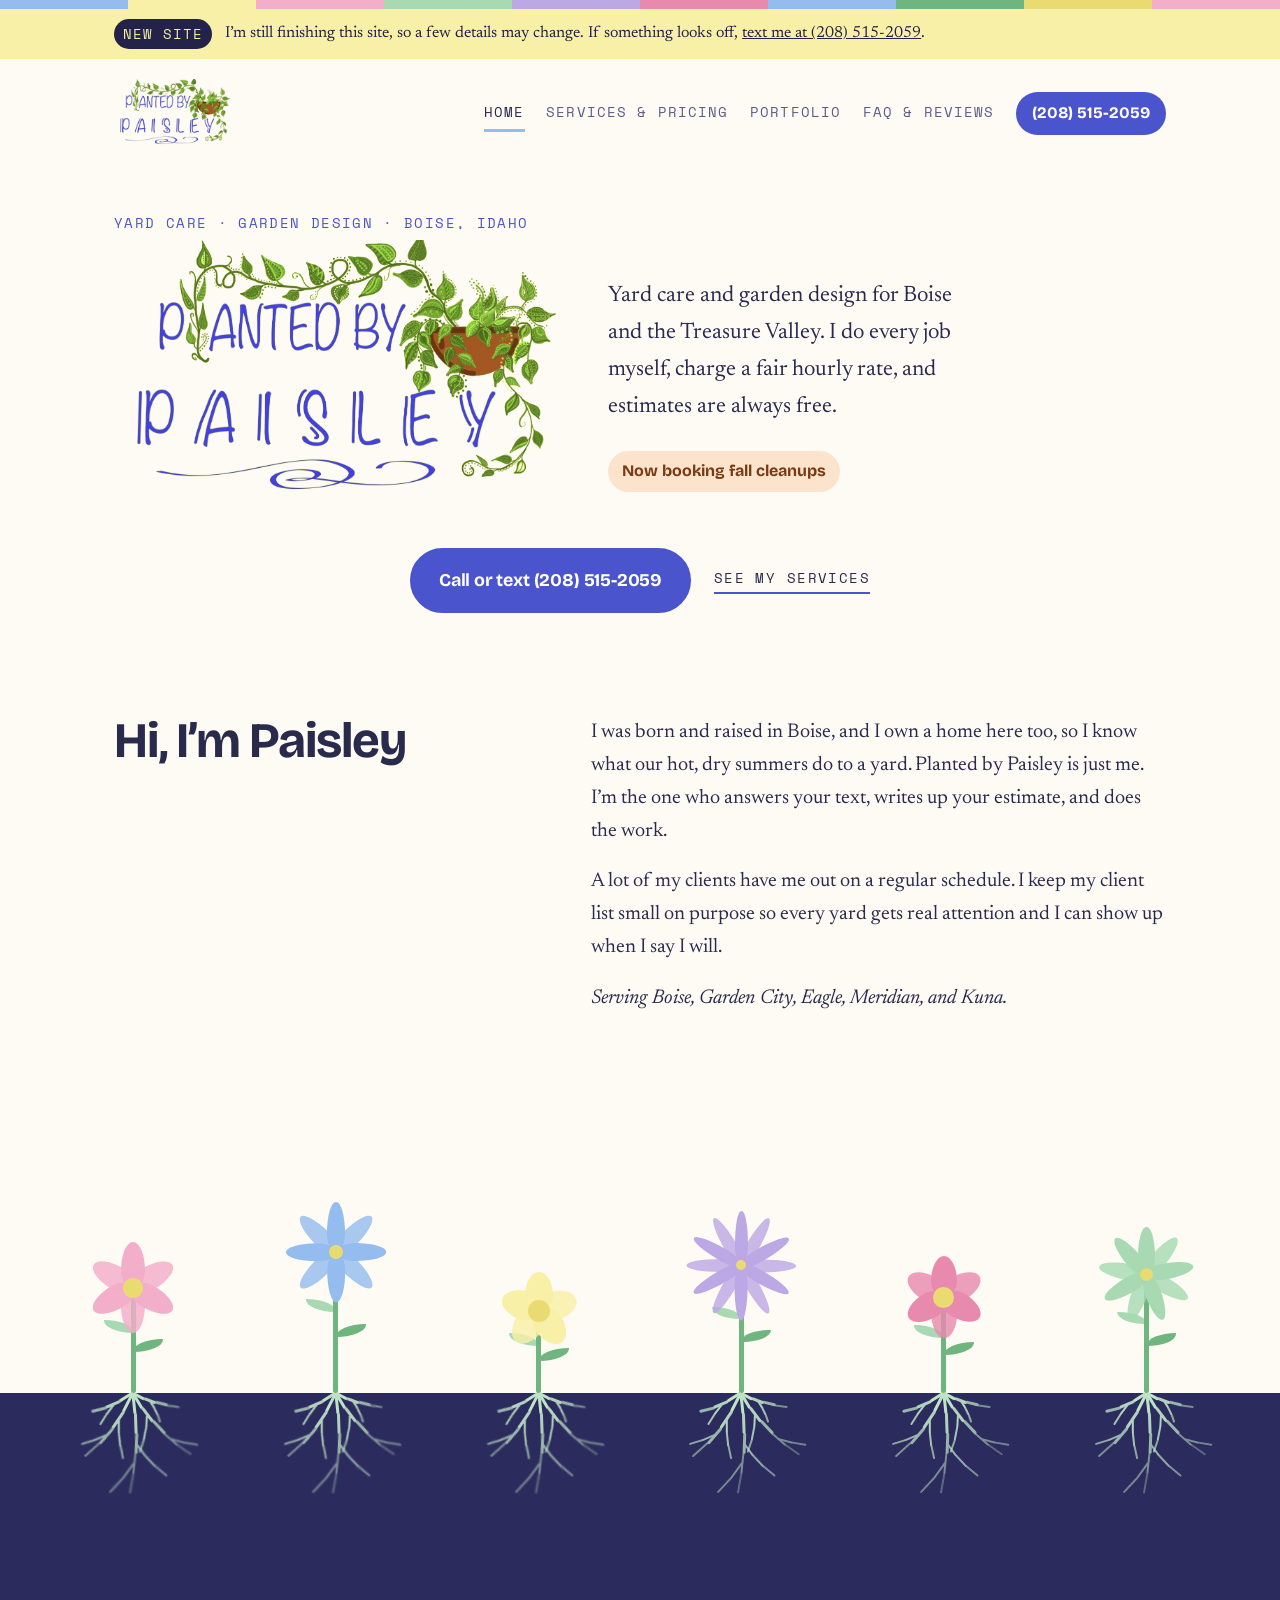
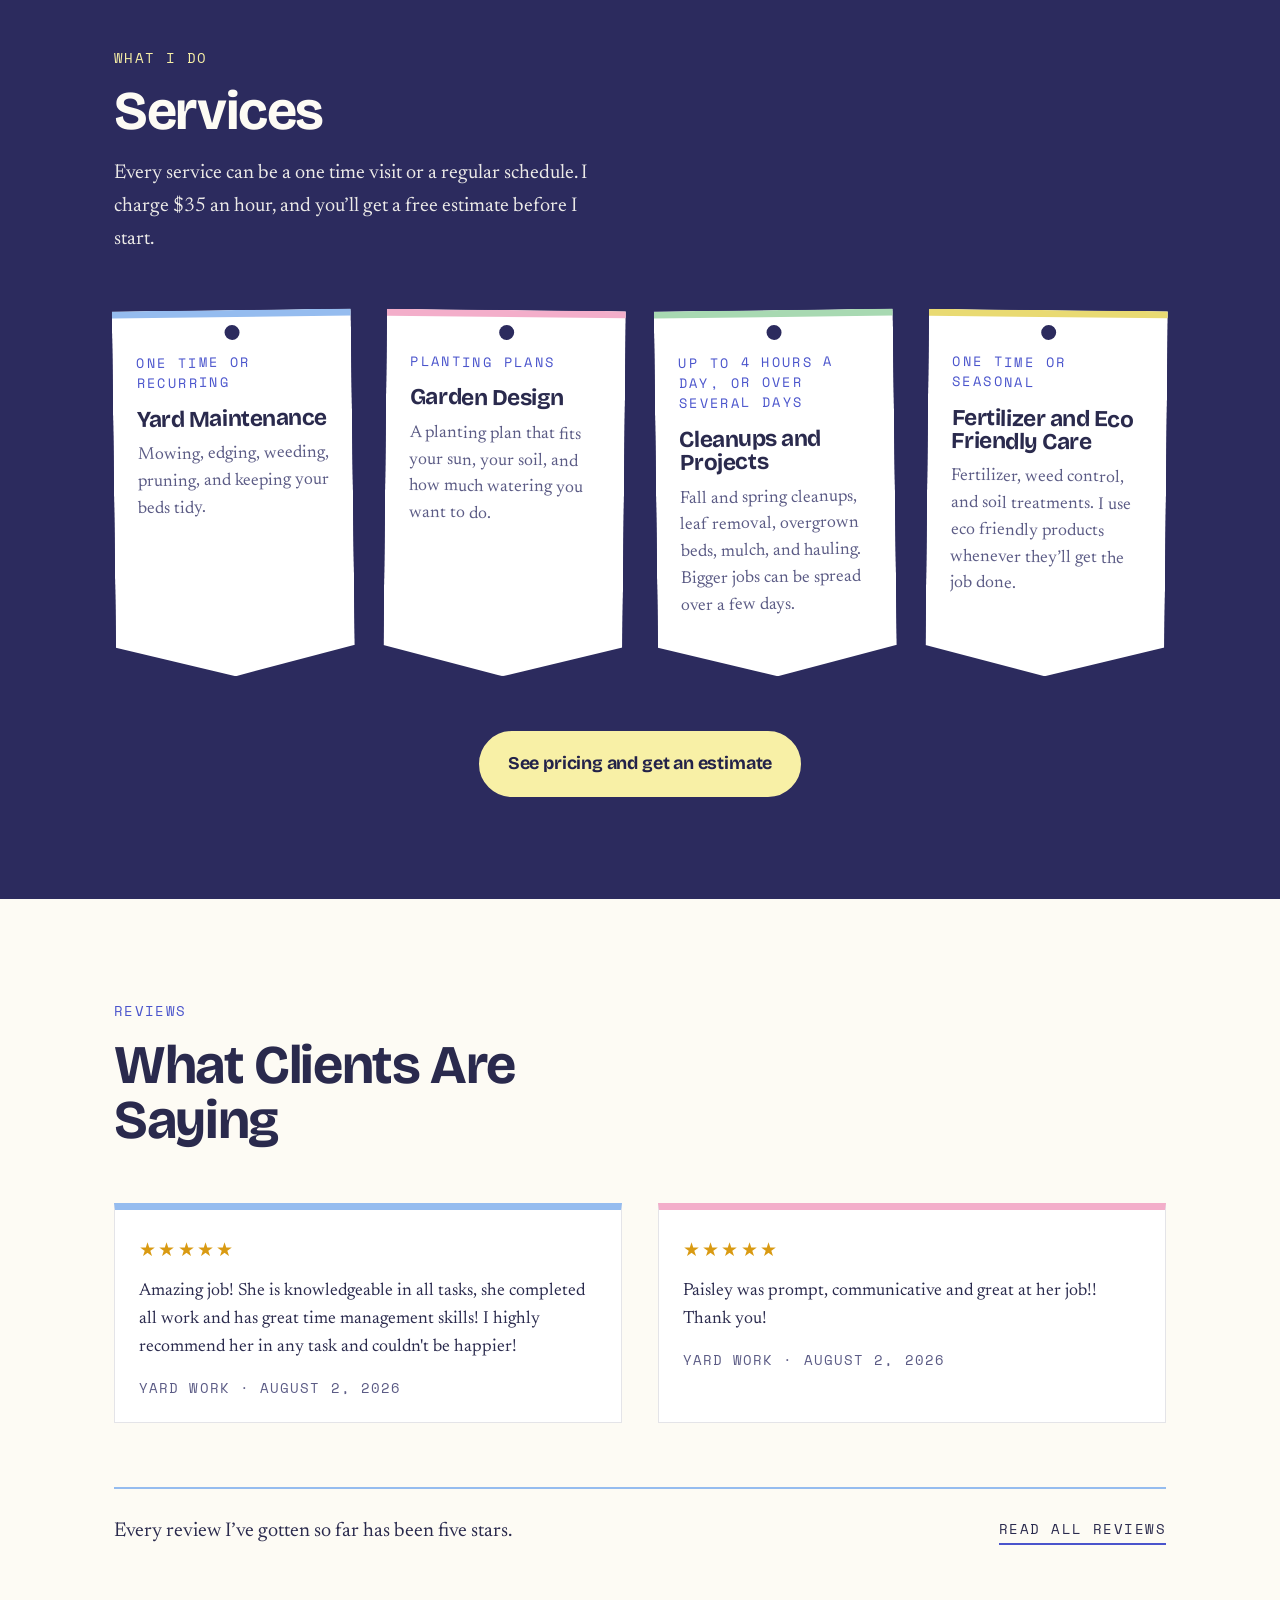
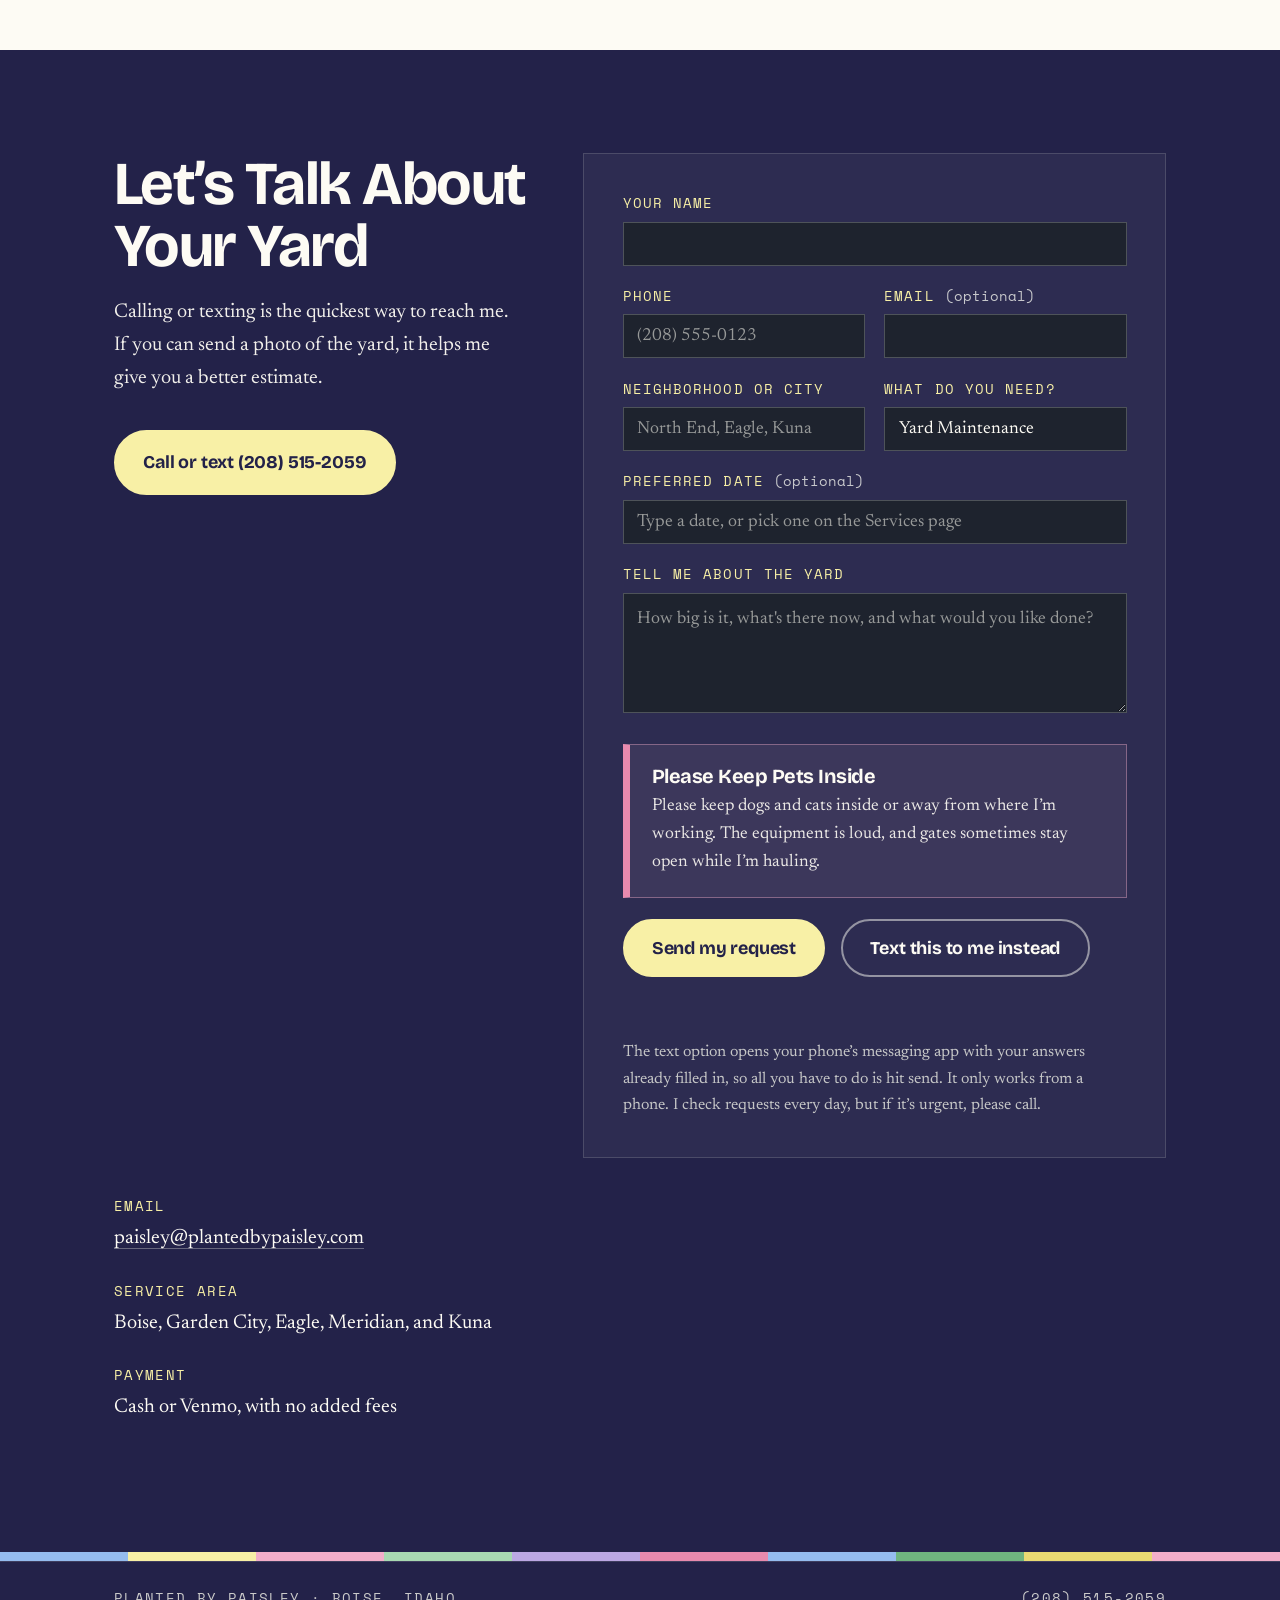
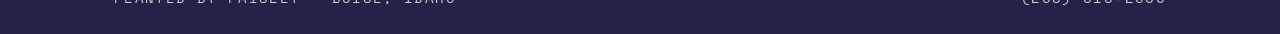
==== commit 5509e656: "Add files via upload" ====
--- a/index.html
+++ b/index.html
@@ -25,7 +25,7 @@
 </div>
 
 <header class="wrap top">
-  <a class="mark" href="index.html"><img src="photos/logo.png" alt="Planted by Paisley" class="logo-img"></a>
+  <a class="mark" href="index.html"><img src="logo.png" alt="Planted by Paisley" class="logo-img"></a>
   <nav class="nav">
       <a href="index.html" aria-current="page">Home</a>
       <a href="services.html">Services &amp; Pricing</a>
@@ -38,7 +38,7 @@
 <section class="hero wrap">
   <span class="label eyebrow">Yard care &middot; Garden design &middot; Boise, Idaho</span>
   <div class="hero-top">
-    <h1><img src="photos/logo.png" alt="Planted by Paisley" class="hero-logo"></h1>
+    <h1><img src="logo.png" alt="Planted by Paisley" class="hero-logo"></h1>
     <div>
       <p class="lede">Yard care and garden design for Boise and the Treasure Valley. I do every job myself, charge a fair hourly rate, and estimates are always free.</p>
       <p class="season-note">Now booking fall cleanups</p>
